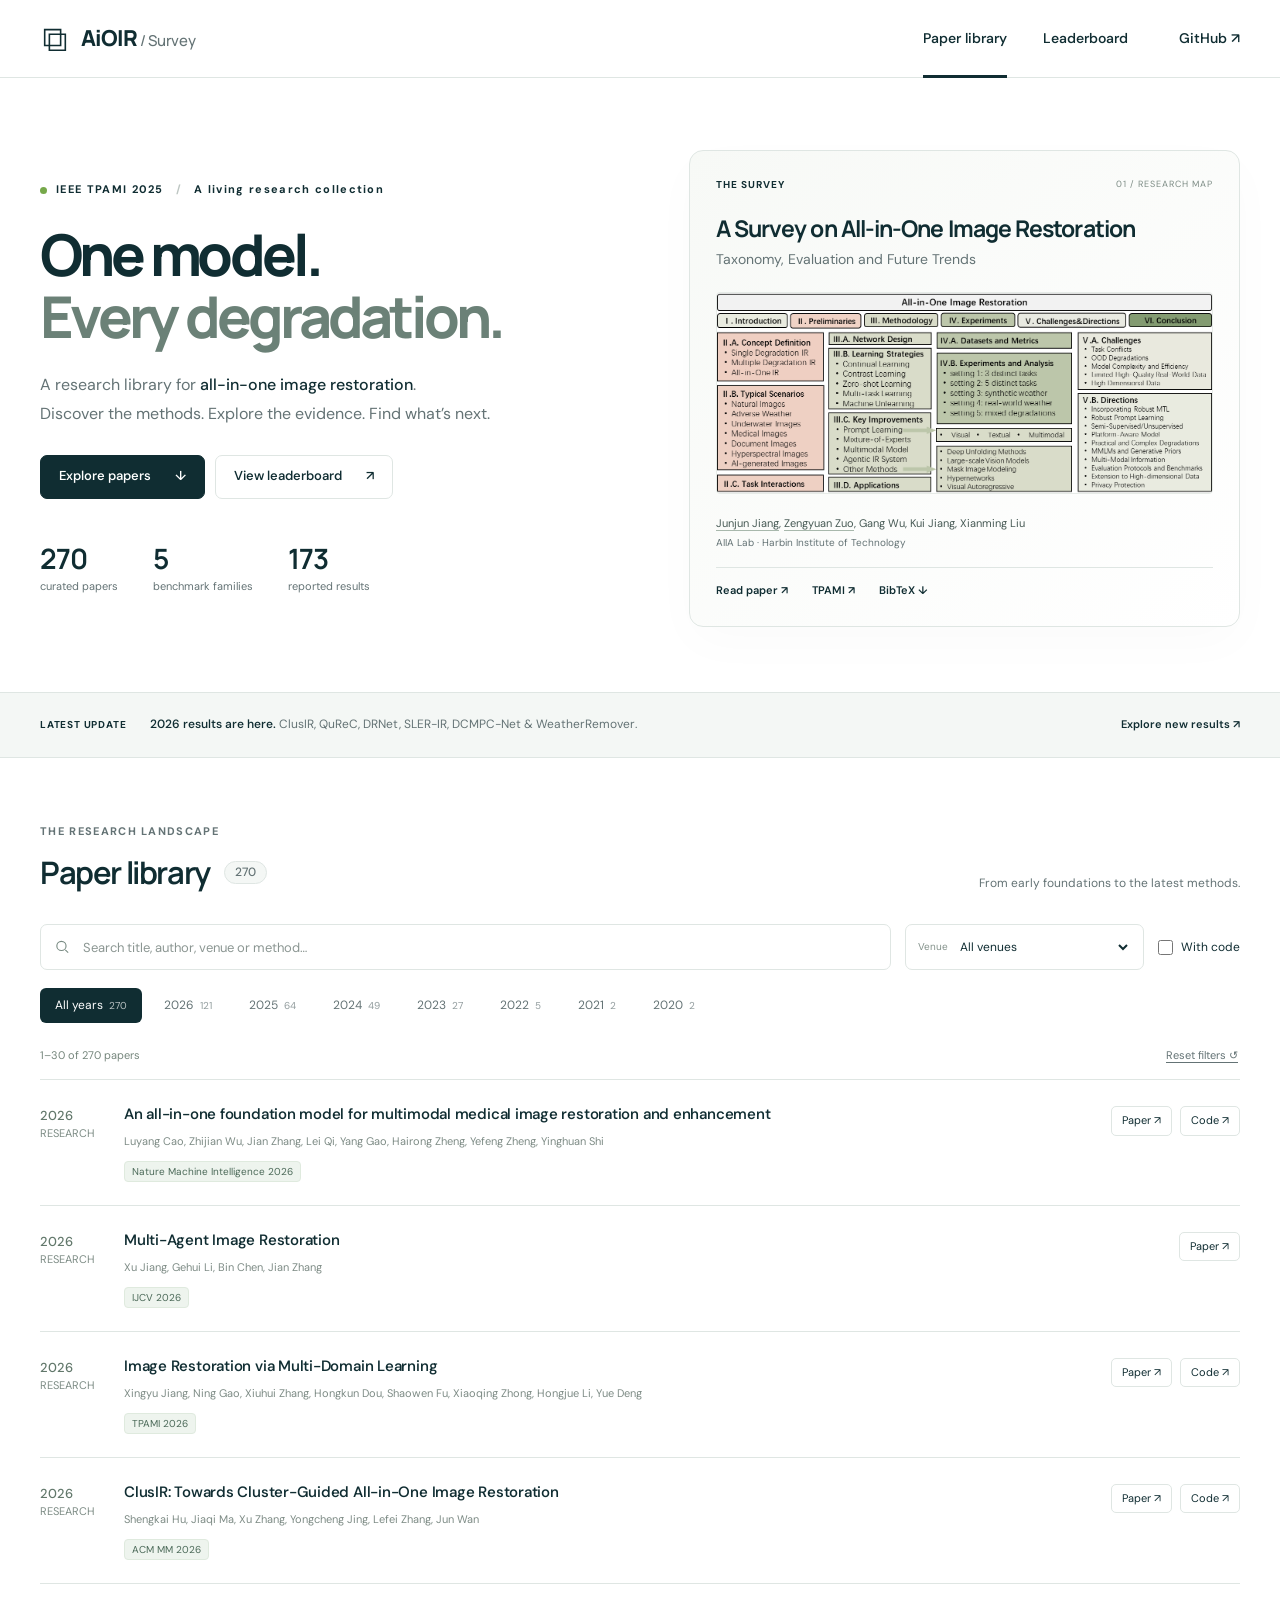
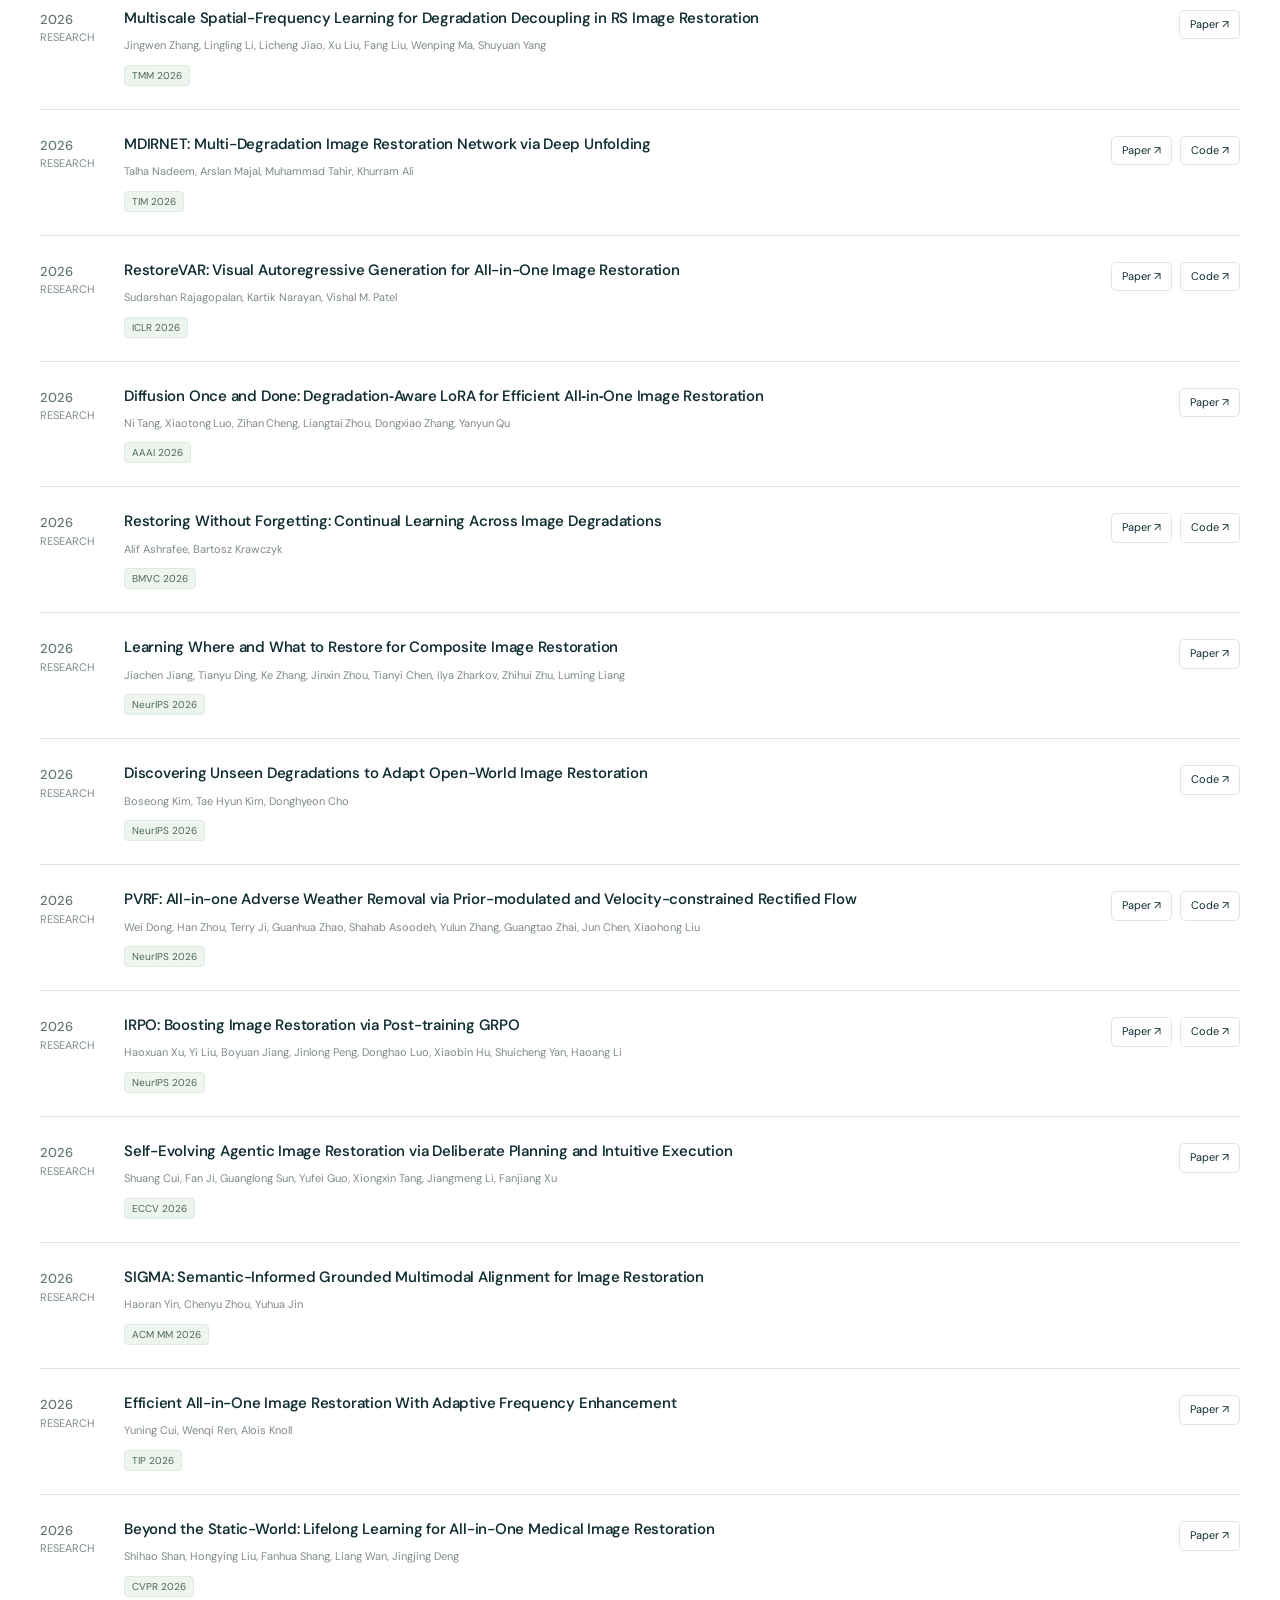
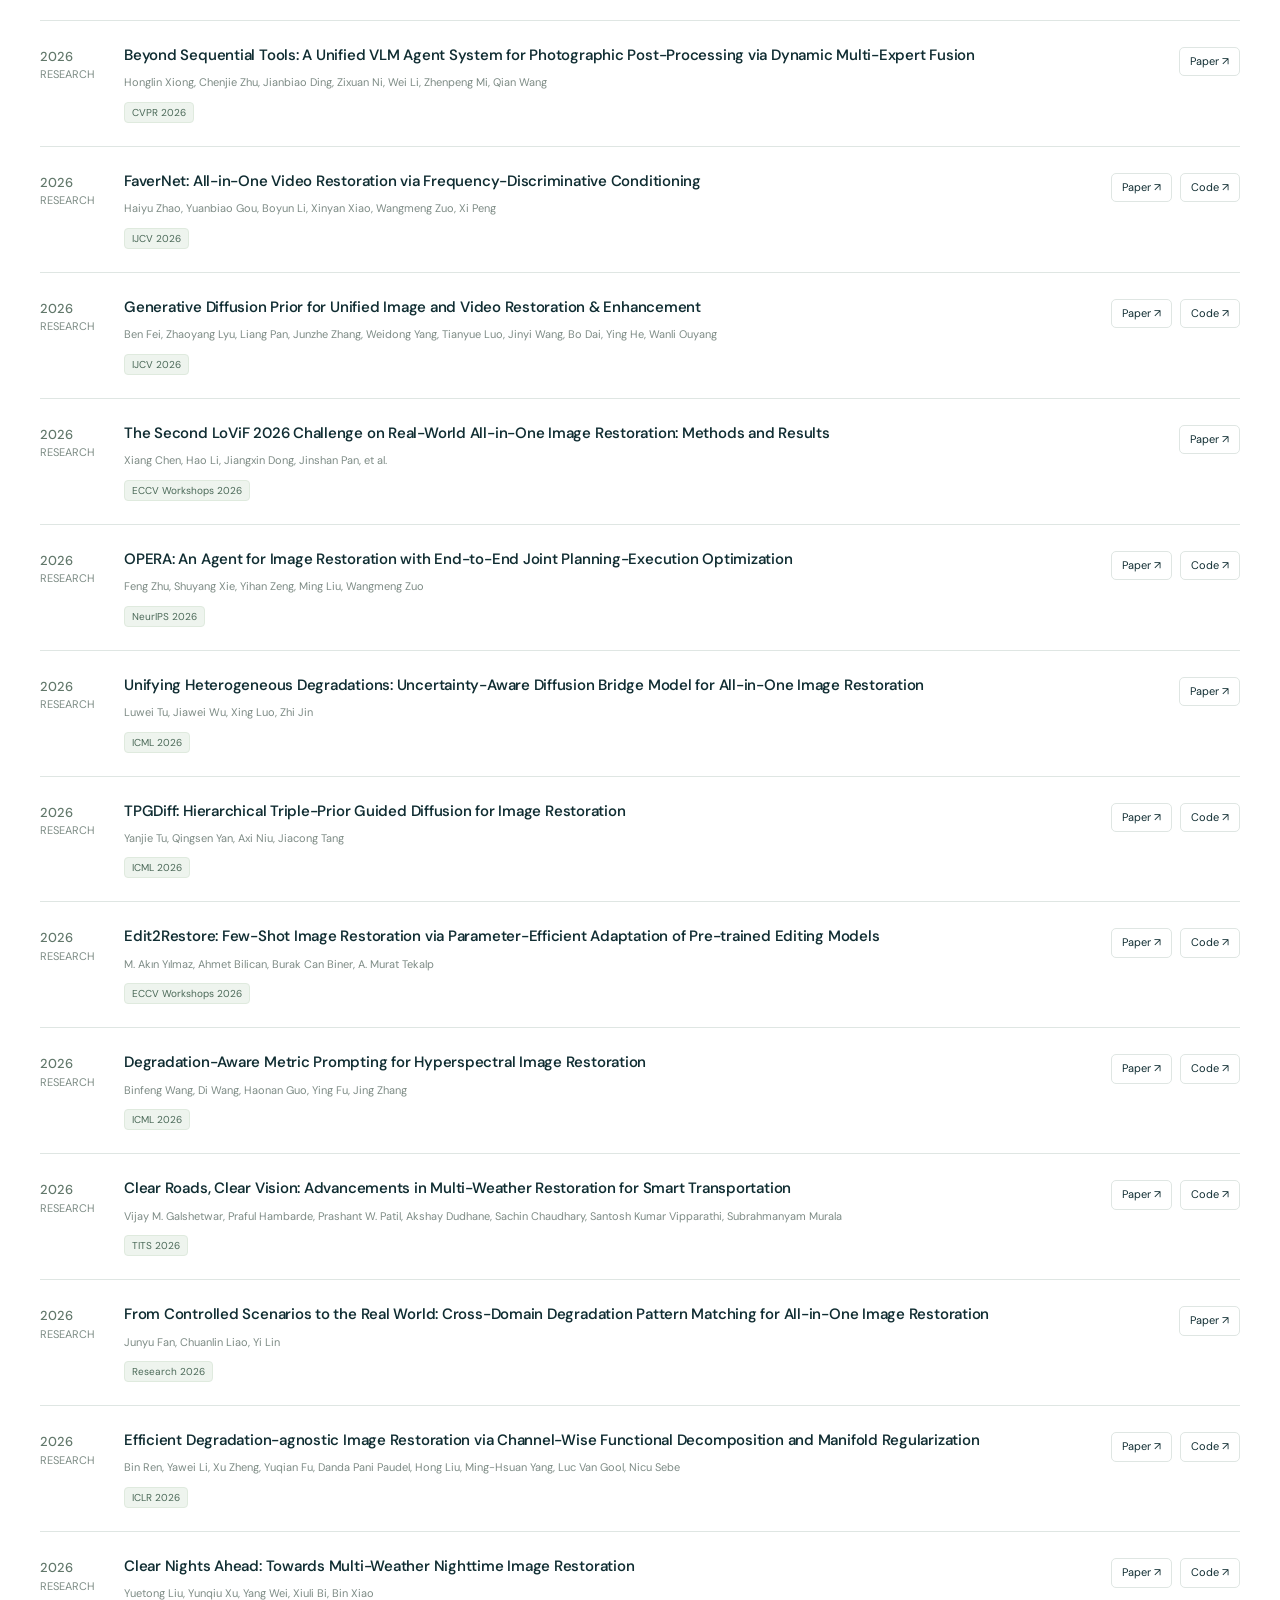
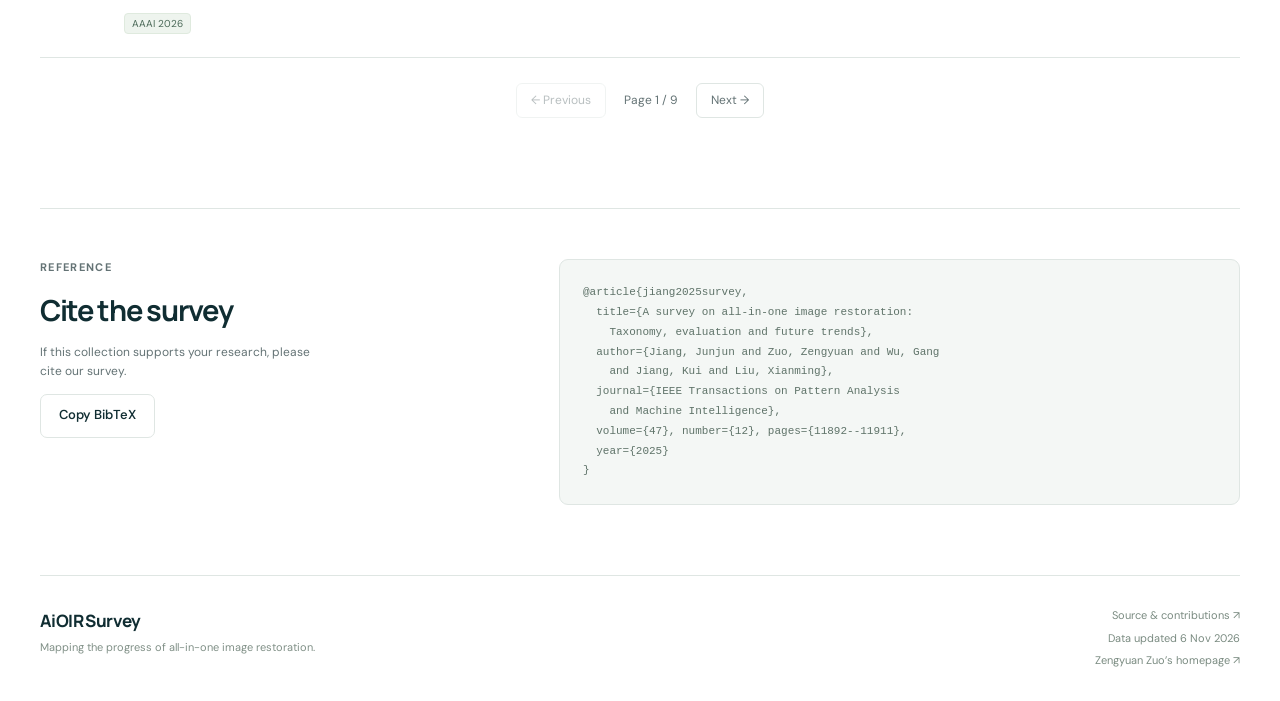
==== projects/aioir/index.html @ 3c845f87 "Add AiOIR paper library and source-linked benchmark leaderboards" ====
<!doctype html>
<html lang="en">
<head>
  <meta charset="utf-8"><meta name="viewport" content="width=device-width, initial-scale=1">
  <title>AiOIR Survey · Papers & Benchmarks</title>
  <meta name="description" content="A curated research library for all-in-one image restoration. Explore papers, code and five benchmark families from the TPAMI survey.">
  <meta name="theme-color" content="#102d32"><meta property="og:title" content="All-in-One Image Restoration · Research Library">
  <meta property="og:description" content="Papers, open-source code and source-linked benchmarks for all-in-one image restoration.">
  <meta property="og:image" content="https://harbinzzy.github.io/assets/home/survey.png">
  <link rel="canonical" href="https://harbinzzy.github.io/projects/aioir/">
  <link rel="icon" type="image/svg+xml" href="icon.svg"><link rel="stylesheet" href="style.css?v=20261106">
  <script src="catalog.js?v=20261106" defer></script><script src="app.js?v=20261106" defer></script>
</head>
<body data-page="papers">
  <a class="skip" href="#main">Skip to content</a>
  <header class="site-header"><div class="nav-wrap">
    <a href="./" class="brand" aria-label="AiOIR Survey home"><svg viewBox="0 0 32 32" aria-hidden="true"><path d="M5 6h17v17H5zM10 11h17v17H10z"/></svg><span>AiOIR<span class="brand-light"> / Survey</span></span></a>
    <nav aria-label="Main navigation"><a class="active" aria-current="page" href="./">Paper library</a><a href="leaderboard.html">Leaderboard</a><a class="nav-external" href="https://github.com/Harbinzzy/All-in-One-Image-Restoration-Survey" target="_blank" rel="noopener">GitHub ↗</a></nav>
  </div></header>
  <main id="main">
    <section class="hero container">
      <div class="hero-copy"><div class="eyebrow"><span class="status-dot"></span> IEEE TPAMI 2025 <span class="eyebrow-divider">/</span> A living research collection</div>
        <h1>One model.<br><span>Every degradation.</span></h1>
        <p class="hero-description">A research library for <strong>all-in-one image restoration</strong>.<br>Discover the methods. Explore the evidence. Find what’s next.</p>
        <div class="hero-actions"><a class="button primary" href="#library">Explore papers <span>↓</span></a><a class="button secondary" href="leaderboard.html">View leaderboard <span>↗</span></a></div>
        <div class="hero-stats"><div><strong data-stat="papers">270</strong><span>curated papers</span></div><div><strong>5</strong><span>benchmark families</span></div><div><strong data-stat="results">173</strong><span>reported results</span></div></div>
      </div>
      <aside class="survey-panel"><div class="panel-label">THE SURVEY <span>01 / RESEARCH MAP</span></div><h2>A Survey on All-in-One Image Restoration</h2><p class="survey-subtitle">Taxonomy, Evaluation and Future Trends</p><a href="../../assets/home/survey.png" target="_blank" aria-label="Open the survey taxonomy figure"><img src="../../assets/home/survey.png" alt="Taxonomy of all-in-one image restoration methods from the survey" width="800" height="325"></a><p class="authors"><a href="https://homepage.hit.edu.cn/jiangjunjun">Junjun Jiang</a>, <a href="https://scholar.google.com/citations?user=jb-4yJgAAAAJ">Zengyuan Zuo</a>, Gang Wu, Kui Jiang, Xianming Liu</p><p class="affiliation">AIIA Lab · Harbin Institute of Technology</p><div class="resource-links"><a href="https://arxiv.org/abs/2410.15067">Read paper ↗</a><a href="https://ieeexplore.ieee.org/document/11123156">TPAMI ↗</a><a href="#citation">BibTeX ↓</a></div></aside>
    </section>
    <div class="update-strip"><div class="container"><span class="update-label">LATEST UPDATE</span><p><strong>2026 results are here.</strong> ClusIR, QuReC, DRNet, SLER-IR, DCMPC-Net & WeatherRemover.</p><a href="leaderboard.html?new=1">Explore new results ↗</a></div></div>
    <section class="container library-section" id="library" aria-labelledby="library-heading"><div class="section-heading"><div><p class="eyebrow">THE RESEARCH LANDSCAPE</p><h2 id="library-heading">Paper library<span class="count-pill" id="paper-count">270</span></h2></div><p class="quiet">From early foundations to the latest methods.</p></div>
      <div class="library-toolbar"><label class="search-field"><svg viewBox="0 0 24 24" aria-hidden="true"><circle cx="10.5" cy="10.5" r="6.5"/><path d="m16 16 4 4"/></svg><input type="search" id="paper-search" aria-label="Search papers" placeholder="Search title, author, venue or method…"></label><label class="select-field"><span>Venue</span><select id="venue-filter" aria-label="Filter by venue"><option value="">All venues</option></select></label><label class="checkbox-label"><input id="code-filter" type="checkbox"> With code</label></div>
      <div class="year-tabs" id="year-tabs" aria-label="Filter by year"></div>
      <div class="results-meta"><span id="paper-status" aria-live="polite">Loading papers…</span><button class="text-button" id="reset-papers">Reset filters ↺</button></div><div id="papers" class="paper-list"></div><div id="paper-pagination" class="pagination"></div><noscript><p>Enable JavaScript to search the library, or <a href="https://github.com/Harbinzzy/All-in-One-Image-Restoration-Survey#all-in-one-image-restoration-paper-list">read the complete paper list on GitHub</a>.</p></noscript>
    </section>
    <section id="citation" class="container citation-section"><div><p class="eyebrow">REFERENCE</p><h2>Cite the survey</h2><p>If this collection supports your research, please cite our survey.</p><button class="button secondary" id="copy-citation">Copy BibTeX</button><span id="copy-status" role="status"></span></div><pre id="bibtex">@article{jiang2025survey,
  title={A survey on all-in-one image restoration:
    Taxonomy, evaluation and future trends},
  author={Jiang, Junjun and Zuo, Zengyuan and Wu, Gang
    and Jiang, Kui and Liu, Xianming},
  journal={IEEE Transactions on Pattern Analysis
    and Machine Intelligence},
  volume={47}, number={12}, pages={11892--11911},
  year={2025}
}</pre></section>
  </main>
  <footer class="site-footer container"><div><a class="footer-brand" href="./">AiOIR Survey</a><p>Mapping the progress of all-in-one image restoration.</p></div><div><a href="https://github.com/Harbinzzy/All-in-One-Image-Restoration-Survey">Source & contributions ↗</a><span id="data-status">Data updated 6 Nov 2026</span><a href="../../">Zengyuan Zuo’s homepage ↗</a></div></footer>
</body></html>
---- projects/aioir/style.css ----
@import url('https://fonts.googleapis.com/css2?family=DM+Sans:wght@400;450;500;550;600;650;700&family=Manrope:wght@400;500;600;650;700;750;800&display=swap');
:root{--ink:#102d32;--muted:#647375;--line:#dfe6e3;--green:#29654d;--lime:#c6f066;--paper:#fff;--soft:#f4f7f5;--radius:14px}*{box-sizing:border-box}html{scroll-behavior:smooth;scroll-padding-top:95px}body{margin:0;background:var(--paper);color:var(--ink);font-family:'DM Sans',Arial,sans-serif;font-size:15px;line-height:1.6}a{color:inherit;text-decoration:none}button,input,select{font:inherit}button,a,input,select{ -webkit-tap-highlight-color:transparent}button{cursor:pointer}a:focus-visible,button:focus-visible,input:focus-visible,select:focus-visible,summary:focus-visible,.table-scroll:focus-visible{outline:3px solid #679959;outline-offset:4px}a:hover{color:var(--green)}button:disabled{opacity:.45;cursor:default}h1,h2,h3,p{margin-top:0}h1,h2,h3{font-family:Manrope,Arial,sans-serif;letter-spacing:-.045em}button{color:inherit}svg{display:block}.container{width:min(1240px,calc(100% - 80px));margin-inline:auto}.site-header{height:78px;border-bottom:1px solid var(--line);background:#ffffffed;backdrop-filter:blur(14px);position:sticky;top:0;z-index:20}.nav-wrap{height:100%;width:min(1360px,calc(100% - 80px));margin:auto;display:flex;align-items:center;justify-content:space-between}.brand{font-family:Manrope,Arial,sans-serif;font-size:22px;font-weight:800;letter-spacing:-1px;display:flex;gap:11px;align-items:center}.brand svg{width:30px;height:30px;fill:none;stroke:var(--ink);stroke-width:1.7}.brand-light{font-size:15px;font-weight:500;letter-spacing:-.3px;color:var(--muted)}nav{display:flex;height:100%;align-items:center;gap:36px}nav a{height:100%;display:flex;align-items:center;font-size:14px;font-weight:550;position:relative}nav a.active:after{content:'';position:absolute;bottom:-1px;height:3px;left:0;right:0;background:var(--ink)}.nav-external{margin-left:15px}.eyebrow{font-size:11px;font-weight:700;letter-spacing:.12em;display:flex;align-items:center;gap:9px;line-height:1.6}.status-dot,.small-dot{width:7px;height:7px;border-radius:50%;background:#76a84a;display:inline-block;flex-shrink:0}.eyebrow-divider{color:#bdc6c2;margin-inline:3px}.hero{display:grid;grid-template-columns:1.05fr 1fr;gap:70px;padding-top:72px;padding-bottom:65px;align-items:center}.hero h1{font-size:clamp(44px,4.5vw,65px);line-height:1.08;font-weight:750;margin:24px 0;letter-spacing:-.065em}.hero h1 span,.leaderboard-hero h1 span{color:#6b8177}.hero-description{font-size:16px;line-height:1.8;color:var(--muted);margin-bottom:26px}.hero-description strong{font-weight:500;color:var(--ink)}.hero-actions{display:flex;gap:10px;flex-wrap:wrap}.button{display:inline-flex;align-items:center;justify-content:center;gap:24px;min-height:44px;padding:10px 18px;border-radius:7px;border:1px solid var(--line);font-weight:550;font-size:13px;white-space:nowrap;transition:background .15s}.primary{background:var(--ink);color:#fff;border-color:var(--ink)}.primary:hover{background:#285049;color:#fff}.secondary{background:#fff}.secondary:hover{background:var(--soft)}.hero-stats{display:flex;gap:35px;margin-top:40px}.hero-stats>div{display:flex;flex-direction:column}.hero-stats strong{font-family:Manrope,Arial,sans-serif;font-size:28px;font-weight:650;line-height:1.4;letter-spacing:-1px}.hero-stats span{color:var(--muted);font-size:11px}.survey-panel{border:1px solid var(--line);border-radius:var(--radius);padding:26px;background:linear-gradient(140deg,#f7f9f6,#fff);box-shadow:0 16px 50px #102d3205}.panel-label{display:flex;justify-content:space-between;font-size:10px;letter-spacing:.1em;font-weight:700;margin-bottom:20px}.panel-label span{font-weight:400;color:#7d8c85;font-size:9px}.survey-panel h2{font-size:23px;line-height:1.35;margin-bottom:4px;font-weight:700;letter-spacing:-.04em}.survey-subtitle{font-size:14px;color:var(--muted);margin-bottom:22px}.survey-panel img{display:block;width:100%;height:auto;border:1px solid #e6ebe7;border-radius:4px;background:#fff}.authors{font-size:11px;color:#465954;margin:20px 0 3px;line-height:1.7}.authors a{border-bottom:1px solid #a8b8ac}.affiliation{font-size:10px;color:var(--muted);margin-bottom:16px}.resource-links{display:flex;gap:24px;font-size:11px;font-weight:600;border-top:1px solid var(--line);padding-top:14px}.update-strip{background:var(--soft);border-block:1px solid var(--line)}.update-strip .container{display:flex;gap:24px;align-items:center;min-height:64px}.update-label{font-size:10px;letter-spacing:.08em;font-weight:700;white-space:nowrap}.update-strip p{font-size:12px;color:var(--muted);margin:0;flex:1}.update-strip strong{font-weight:550;color:var(--ink)}.update-strip a{font-size:11px;font-weight:600;white-space:nowrap}.library-section{padding-block:65px}.section-heading{display:flex;align-items:end;justify-content:space-between;gap:20px;margin-bottom:27px}.section-heading .eyebrow{color:var(--muted);margin-bottom:7px}.section-heading h2{font-size:31px;margin:0;display:flex;align-items:center;gap:14px;font-weight:650}.count-pill{display:inline-block;font-family:'DM Sans',Arial,sans-serif;font-size:12px;letter-spacing:0;font-weight:500;background:var(--soft);border:1px solid var(--line);padding:1px 10px;border-radius:20px;color:var(--muted)}.quiet{font-size:12px;color:var(--muted);margin:0 0 4px}.library-toolbar,.board-toolbar{display:flex;align-items:center;gap:14px}.search-field{position:relative;display:flex;align-items:center;flex:1}.search-field svg{position:absolute;left:14px;top:50%;transform:translateY(-50%);width:17px;height:17px;stroke:#798b83;stroke-width:1.6;fill:none;pointer-events:none}.search-field input{height:46px;border:1px solid var(--line);background:#fff;border-radius:7px;padding:10px 14px 10px 42px;width:100%;font-size:13px;min-width:100px;color:var(--ink)}input::placeholder{color:#8b9692}.select-field{display:flex;gap:8px;align-items:center;border:1px solid var(--line);border-radius:7px;height:46px;padding:0 12px;font-size:12px;background:#fff}.select-field span{color:#83918a;font-size:10px}.select-field select{background:transparent;border:0;max-width:175px;color:var(--ink);outline-offset:6px;cursor:pointer;font-size:12px}.checkbox-label{display:flex;align-items:center;gap:8px;white-space:nowrap;font-size:12px;cursor:pointer;padding:10px 0}input[type=checkbox]{accent-color:var(--green);width:15px;height:15px;margin:0}.year-tabs{display:flex;gap:7px;margin-top:18px;flex-wrap:wrap}.year-tabs button,.track-tabs button{border:1px solid transparent;background:transparent;color:var(--muted);border-radius:6px;padding:7px 14px;font-size:12px}.year-tabs button span{margin-left:6px;font-size:10px;opacity:.7}.year-tabs button.active{background:var(--ink);color:#fff}.year-tabs button:hover:not(.active),.track-tabs button:hover:not(.active){background:var(--soft)}.results-meta{display:flex;justify-content:space-between;gap:20px;font-size:11px;align-items:center;color:#75867c;margin:22px 0 12px}.text-button{border:0;padding:2px;background:none;color:var(--muted);font-size:11px;text-decoration:underline;text-underline-offset:3px}.paper-list{border-top:1px solid var(--line)}.paper-row{padding:23px 0;display:grid;grid-template-columns:63px 1fr 140px;gap:21px;align-items:start;border-bottom:1px solid var(--line)}.paper-year{font-size:11px;color:#7d8c85;line-height:1.5;padding-top:3px}.paper-year strong{display:block;color:#62786b;font-size:13px;font-weight:500}.paper-row h3{font-family:'DM Sans',Arial,sans-serif;font-size:15px;font-weight:550;letter-spacing:-.015em;line-height:1.55;margin:0 0 6px}.paper-row h3 a:hover{text-decoration:underline;text-underline-offset:3px}.paper-authors{font-size:11px;color:#7d8b85;line-height:1.7;margin-bottom:7px}.venue-tag{font-size:10px;color:#4b6958;padding:2px 7px;background:#eef4ee;border:1px solid #dfeade;border-radius:4px;display:inline-block;line-height:1.5}.paper-actions{display:flex;justify-content:end;gap:8px;padding-top:3px}.paper-actions a{font-size:11px;border:1px solid var(--line);border-radius:5px;padding:5px 10px}.paper-actions a:hover{background:var(--soft)}.pagination{display:flex;align-items:center;justify-content:center;gap:18px;padding:25px 0;font-size:12px;color:var(--muted)}.pagination button{padding:7px 14px;border:1px solid var(--line);border-radius:6px;background:white;font-size:12px}.empty-state{padding:50px 15px;text-align:center;color:var(--muted);font-size:14px}.citation-section{display:grid;grid-template-columns:.8fr 1.2fr;gap:65px;padding-block:50px 70px;border-top:1px solid var(--line)}.citation-section h2{font-size:29px;margin-bottom:10px}.citation-section p:not(.eyebrow){font-size:12px;color:var(--muted);max-width:290px}.citation-section .eyebrow{color:var(--muted);margin-bottom:10px}pre{margin:0;background:var(--soft);padding:23px;border:1px solid var(--line);border-radius:9px;font-size:11px;line-height:1.8;color:#5f7369;overflow:auto}#copy-status{display:block;color:var(--green);font-size:11px;margin-top:8px}.site-footer{display:flex;justify-content:space-between;gap:25px;padding-block:31px;border-top:1px solid var(--line)}.footer-brand{font-family:Manrope,Arial,sans-serif;font-size:17px;font-weight:750;letter-spacing:-.6px}.site-footer p{font-size:11px;color:#809087;margin:5px 0}.site-footer>div:last-child{display:flex;flex-direction:column;align-items:end;gap:5px;font-size:11px;color:#7a8b81}.site-footer a:hover{text-decoration:underline}.leaderboard-hero{display:flex;justify-content:space-between;align-items:end;padding:48px 0 42px}.leaderboard-hero h1{font-size:51px;line-height:1.07;margin:16px 0 19px;font-weight:700;letter-spacing:-.06em}.leaderboard-hero>div>p:last-child{color:var(--muted);font-size:13px;margin:0;line-height:1.8}.benchmark-summary{display:flex;flex-direction:column;align-items:end;text-align:right;padding-bottom:3px}.benchmark-summary>strong{font-family:Manrope,Arial,sans-serif;font-size:44px;font-weight:600;line-height:1.15;letter-spacing:-2px}.benchmark-summary>span{color:var(--muted);font-size:11px}.benchmark-summary>div{margin-top:22px;color:#5e7e59;font-size:11px}.benchmark-summary a{font-size:10px;color:var(--muted);margin-top:10px}.benchmark-summary .small-dot{margin-right:4px;width:5px;height:5px}.benchmark-tabs{display:grid;grid-template-columns:repeat(5,1fr);border:1px solid var(--line);border-radius:10px;padding:5px;background:var(--soft);gap:4px;margin-bottom:33px}.benchmark-tabs button{border:0;background:transparent;text-align:left;border-radius:6px;padding:12px 14px;font-size:12px;font-weight:500;line-height:1.4;display:flex;align-items:center;justify-content:space-between;gap:8px;min-height:48px}.benchmark-tabs button span{font-size:9px;opacity:.6;font-weight:400}.benchmark-tabs button.active{background:var(--ink);color:#fff;box-shadow:0 2px 4px #0001}.benchmark-tabs button:hover:not(.active){background:#e9efea}.board-heading{display:flex;justify-content:space-between;gap:30px;align-items:center;margin-bottom:22px}.board-heading .eyebrow{color:#829186;font-size:9px;margin-bottom:8px}.board-heading h2{font-size:25px;font-weight:650;line-height:1.3;margin-bottom:9px}.board-heading p:not(.eyebrow){font-size:11px;color:var(--muted);max-width:760px;line-height:1.8;margin:0}.compact{font-size:11px;min-height:37px;padding:8px 12px;gap:10px}.board-toolbar{padding:15px;background:var(--soft);border:1px solid var(--line);border-radius:9px;gap:13px}.board-toolbar .search-field input,.board-toolbar .select-field{height:39px}.board-toolbar .search-field input{font-size:12px}.board-toolbar .checkbox-label{font-size:11px}.board-toolbar .select-field{padding-inline:9px;gap:7px}.board-toolbar .select-field select{font-size:11px;max-width:165px}.board-toolbar .select-field span{font-size:9px}.track-tabs{display:flex;border-bottom:1px solid var(--line);padding-bottom:9px;margin-bottom:18px;gap:7px;flex-wrap:wrap}.track-tabs[hidden]{display:none}.track-tabs button.active{background:#eaf1e7;color:#315e40;border-color:#d6e5d0}.table-scroll{overflow:auto;border:1px solid var(--line);border-radius:8px;max-height:720px;scrollbar-color:#b5c5ba #f4f7f5;scrollbar-width:thin}table{width:100%;border-collapse:separate;border-spacing:0;white-space:nowrap;font-size:11px;line-height:1.5;font-variant-numeric:tabular-nums}thead th{position:sticky;top:0;background:#f4f7f5;z-index:3;padding:0;border-bottom:1px solid var(--line);color:#60756a;font-weight:500;font-size:10px;text-align:right}thead th.method-head{text-align:left;left:0;z-index:5}th .sort-button{border:0;background:transparent;display:block;width:100%;padding:15px 12px;color:inherit;font-size:inherit;text-align:right}th .sort-button:hover{background:#e7eee8}.method-head .sort-button{text-align:left;padding-left:20px}.sort-button span{font-size:9px;color:#8ba28c;margin-left:3px}.params-head{padding:15px 12px}tbody td{padding:13px 12px;text-align:right;border-bottom:1px solid #e8ede9;background:#fff}tbody tr:last-child td{border-bottom:0}tbody tr:hover td{background:#f8faf6}tbody tr:nth-child(even) td{background:#fbfcfa}tbody tr:hover:nth-child(even) td{background:#f8faf6}td.method-cell{position:sticky;left:0;z-index:2;text-align:left;min-width:215px;padding-left:18px;box-shadow:3px 0 4px #102d3204}.method-cell>div{display:flex;align-items:center;gap:10px}.rank{width:18px;flex-shrink:0;font-size:10px;color:#96a399;text-align:center}.rank.top{color:#416b30;font-weight:700;background:#e7f0dc;border-radius:4px;padding:2px 0}.method-button{border:0;background:transparent;padding:0;text-align:left;font-size:11px;font-weight:600;color:#2d473b;max-width:200px;white-space:normal}.method-button:hover{text-decoration:underline;text-underline-offset:3px}.method-venue{display:block;font-size:9px;color:#8c9c90;line-height:1.5;font-weight:400;margin-top:2px}.new-badge{font-size:7px;color:#477238;background:#e9f3dd;border:1px solid #cfe0ba;border-radius:3px;letter-spacing:.03em;padding:1px 4px;line-height:1.5;font-weight:600;display:inline-block;vertical-align:middle}.corrected-badge{font-size:9px;color:#8d7f49}.metric-value{display:inline-block;min-width:44px;line-height:1.8;padding:1px 5px}.metric-value.best{background:#eaf3df;color:#376121;font-weight:600;border-radius:4px}.metric-divider{color:#a7b4a9;font-size:9px;margin-inline:2px}.metric-sub{font-size:10px;color:#7b8d80}.avg-cell{background:#f4f8ef!important;font-weight:600}.params-cell{font-size:10px;color:#80917f}.table-footnote{font-size:9px;color:#8a9a8f;display:flex;align-items:center;gap:6px;flex-wrap:wrap;padding:12px 0}.legend-best{width:10px;height:10px;background:#eaf3df;display:inline-block;border-radius:2px}.note-divider{padding:0 5px;color:#a4b3a8}.protocol-section{border-top:1px solid var(--line);margin-top:40px;padding:44px 0 55px}.protocol-section>.eyebrow,.protocol-section .eyebrow{color:var(--muted)}.protocol-section h2{font-size:30px;margin-bottom:25px}.protocol-grid{display:grid;grid-template-columns:repeat(3,1fr);gap:42px}.protocol-grid article>span{font-family:Manrope,sans-serif;font-size:13px;color:#8f9e91}.protocol-grid h3{font-size:14px;letter-spacing:-.025em;margin:8px 0;font-weight:650}.protocol-grid p{font-size:11px;color:#7a8b80;line-height:1.9}.source-notes{margin-top:20px;border:1px solid var(--line);border-radius:8px;padding:15px 18px;font-size:11px;color:#7a8b80}.source-notes summary{cursor:pointer;font-weight:550;color:var(--ink);display:flex;justify-content:space-between}.source-notes summary span{font-size:16px}.source-notes p{margin-top:15px;margin-bottom:0}.source-notes a{color:var(--green);text-decoration:underline}dialog{border:1px solid #dce5da;border-radius:15px;padding:35px;max-width:570px;width:calc(100% - 32px);box-shadow:0 25px 100px #102d3233;color:var(--ink)}dialog::backdrop{background:#102d3259;backdrop-filter:blur(3px)}.dialog-close{float:right;border:0;background:var(--soft);border-radius:50%;width:30px;height:30px;font-size:22px;line-height:1}.dialog-kicker{font-size:10px;letter-spacing:.1em;color:var(--muted);margin-bottom:12px}dialog h2{font-size:30px;margin-bottom:6px;line-height:1.4}dialog .detail-meta{font-size:12px;color:var(--muted);margin-bottom:22px}.detail-note{font-size:13px;color:#6d8073;padding:18px;background:var(--soft);border-radius:8px;line-height:1.9}dialog .resource-links{font-size:12px;margin-top:20px;flex-wrap:wrap}dialog .detail-source{font-size:11px;color:#7e9082;margin-top:18px}dialog .detail-source a{text-decoration:underline;word-break:break-all}.visually-hidden,.skip:not(:focus){position:absolute;width:1px;height:1px;padding:0;margin:-1px;overflow:hidden;clip:rect(0,0,0,0);white-space:nowrap;border:0}.skip:focus{position:fixed;top:10px;left:10px;z-index:50;background:var(--ink);color:#fff;padding:10px 20px;border-radius:4px}[hidden]{display:none!important}
@media(min-width:1500px){.container{max-width:1320px}.hero{gap:90px;padding-block:85px}.hero h1{font-size:71px}.leaderboard-hero h1{font-size:57px}}
@media(max-width:1000px){.container,.nav-wrap{width:calc(100% - 48px)}.hero{gap:35px;padding-top:45px}.hero h1{font-size:47px}.hero .eyebrow{font-size:9px;gap:6px}.hero-stats{gap:25px}.survey-panel{padding:20px}.survey-panel h2{font-size:21px}.update-strip .container{gap:17px;padding-block:12px}.board-toolbar{flex-wrap:wrap}.board-toolbar .search-field{min-width:240px}.board-toolbar .checkbox-label{margin-left:auto}.benchmark-tabs button{font-size:10px;padding:11px 9px}.benchmark-tabs button span{font-size:8px}.citation-section{gap:30px}.paper-row{grid-template-columns:50px 1fr 125px;gap:16px}.protocol-grid{gap:25px}}
@media(max-width:720px){.container,.nav-wrap{width:calc(100% - 36px)}.site-header{height:65px}.brand{font-size:19px;gap:7px}.brand-light{display:none}.brand svg{width:25px;height:25px}nav{gap:20px}nav a{font-size:11px}.nav-external{display:none}.hero{grid-template-columns:1fr;gap:30px;padding-block:37px}.hero h1{font-size:52px;margin-block:20px}.hero .eyebrow{font-size:9px}.hero-description{font-size:14px}.hero-stats{margin-top:27px;gap:42px}.survey-panel{padding:21px}.survey-panel h2{font-size:21px}.update-strip .container{display:grid;grid-template-columns:1fr auto;gap:6px 15px}.update-label{grid-column:1/-1;font-size:9px}.update-strip p{font-size:10px}.update-strip a{font-size:9px}.library-section{padding-block:38px}.section-heading{margin-bottom:18px}.section-heading h2{font-size:27px}.section-heading .quiet{display:none}.library-toolbar{flex-wrap:wrap;gap:10px}.library-toolbar .search-field{flex-basis:100%}.library-toolbar .select-field{height:39px;flex:1}.library-toolbar .select-field select{max-width:calc(100vw - 245px);min-width:110px}.checkbox-label{font-size:11px}.year-tabs{gap:5px;margin-top:16px}.year-tabs button{padding:6px 9px;font-size:11px}.year-tabs button span{font-size:8px;margin-left:3px}.paper-row{grid-template-columns:37px 1fr;gap:10px;padding-block:20px}.paper-row h3{font-size:14px}.paper-authors{font-size:10px}.paper-actions{grid-column:2;justify-content:start;padding-top:0}.paper-actions a{font-size:10px;padding:3px 10px}.paper-year{font-size:10px}.paper-year strong{font-size:11px}.results-meta{font-size:10px;margin-top:17px}.citation-section{grid-template-columns:1fr;gap:22px;padding-block:35px}.citation-section h2{font-size:26px}.citation-section p:not(.eyebrow){max-width:none}pre{font-size:9px;padding:16px}.site-footer{flex-direction:column;gap:16px;padding-block:25px}.site-footer>div:last-child{align-items:start;font-size:10px}.leaderboard-hero{padding-block:34px 28px;align-items:end;gap:10px}.leaderboard-hero h1{font-size:43px}.leaderboard-hero .eyebrow{font-size:8px;gap:6px}.leaderboard-hero>div>p:last-child{font-size:11px}.benchmark-summary{display:none}.benchmark-tabs{display:flex;overflow-x:auto;padding:4px;gap:3px;scrollbar-width:none;margin-bottom:26px}.benchmark-tabs button{min-width:108px;min-height:43px;font-size:10px;white-space:nowrap;justify-content:center;padding:9px 10px;gap:6px}.benchmark-tabs button span{font-size:8px}.board-heading{gap:10px;align-items:start;margin-bottom:17px}.board-heading h2{font-size:21px;max-width:250px}.board-heading p:not(.eyebrow){font-size:10px}.board-heading .compact{font-size:0;padding:8px;gap:0;min-width:34px;margin-top:25px}.board-heading .compact:after{content:'CSV ↓';font-size:10px}.board-toolbar{padding:11px;gap:9px}.board-toolbar .search-field{min-width:100%;flex-basis:100%}.board-toolbar .select-field{padding:0 8px;gap:5px;flex:1;min-width:0}.board-toolbar .select-field select{font-size:10px;max-width:125px}.board-toolbar .select-field span{display:none}.board-toolbar .checkbox-label{font-size:9px;padding:5px 0;margin-left:0}#new-filter{width:13px;height:13px}.sort-help{font-size:8px;max-width:145px;text-align:right}.table-scroll{max-height:620px}.table-footnote{font-size:8px}td.method-cell{min-width:156px;padding-left:8px}.method-cell>div{gap:5px}.method-button{font-size:10px;max-width:118px}.rank{width:15px;font-size:9px}.method-venue{font-size:8px}.metric-value{min-width:39px;font-size:10px}.metric-sub{font-size:9px}th .sort-button{padding:13px 8px;font-size:9px}tbody td{padding:12px 8px}.method-head .sort-button{padding-left:13px}.protocol-section{margin-top:20px;padding-block:30px}.protocol-grid{grid-template-columns:1fr;gap:16px}.protocol-grid p{margin-bottom:0}.protocol-section h2{font-size:26px;margin-bottom:18px}.protocol-grid h3{margin-block:4px}.track-tabs button{font-size:10px;padding:6px 9px}.new-badge{font-size:6px}dialog{padding:26px}.detail-note{font-size:12px;padding:15px}dialog h2{font-size:27px}.pagination{font-size:11px;gap:13px}.table-footnote .note-divider{display:none}}
@media(prefers-reduced-motion:reduce){html{scroll-behavior:auto}*{transition:none!important}}
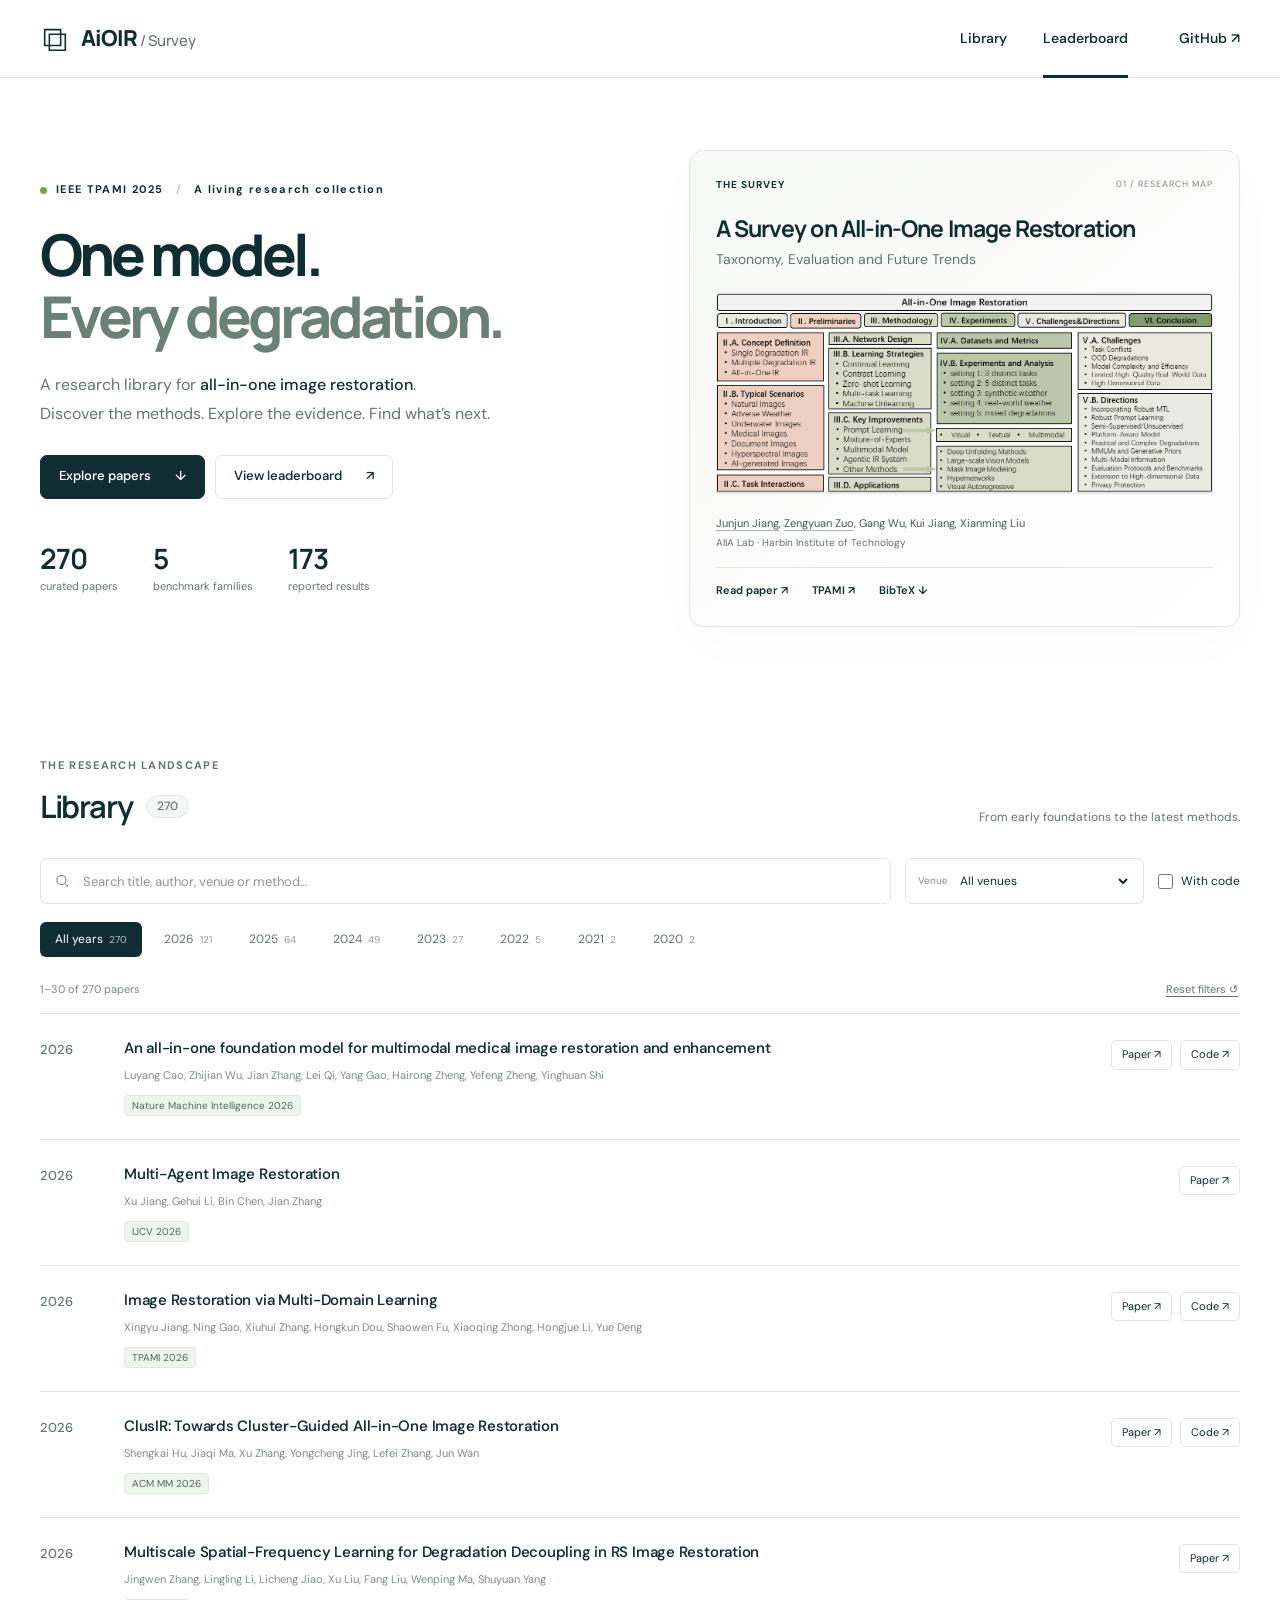
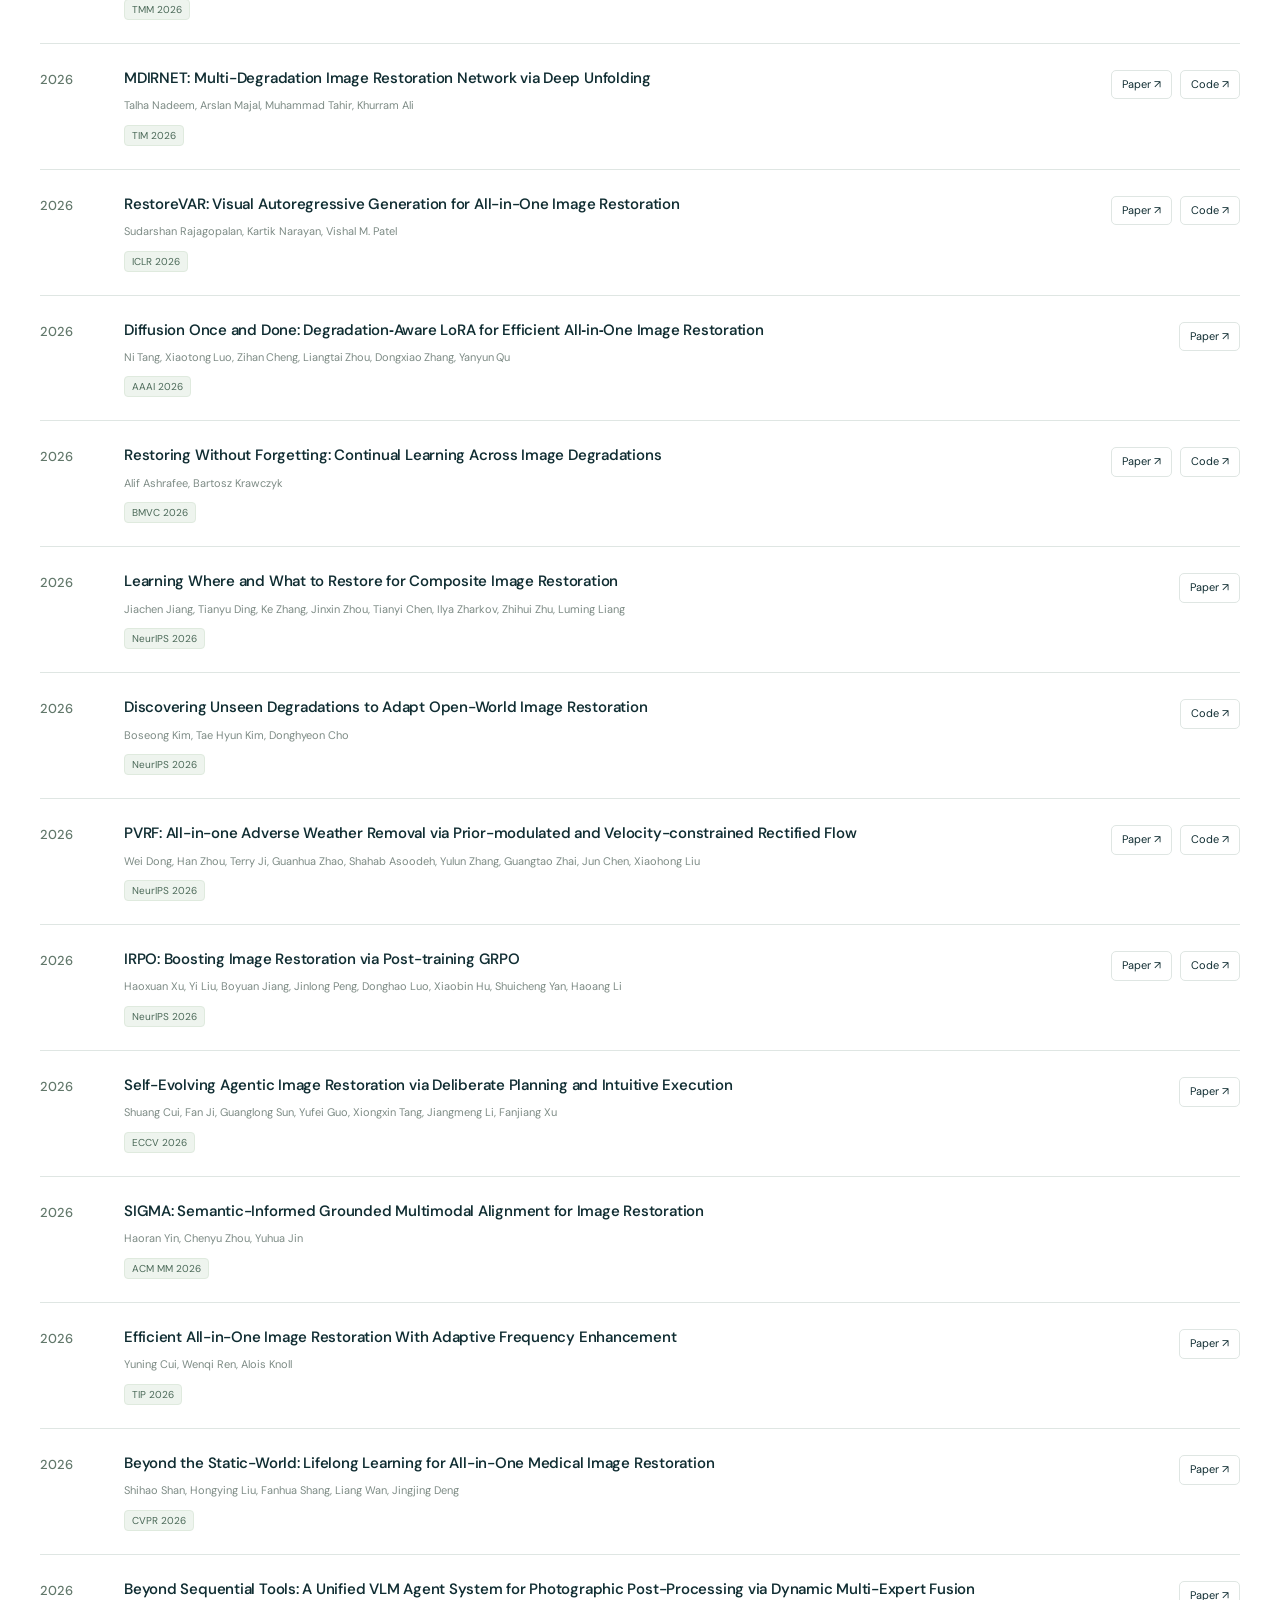
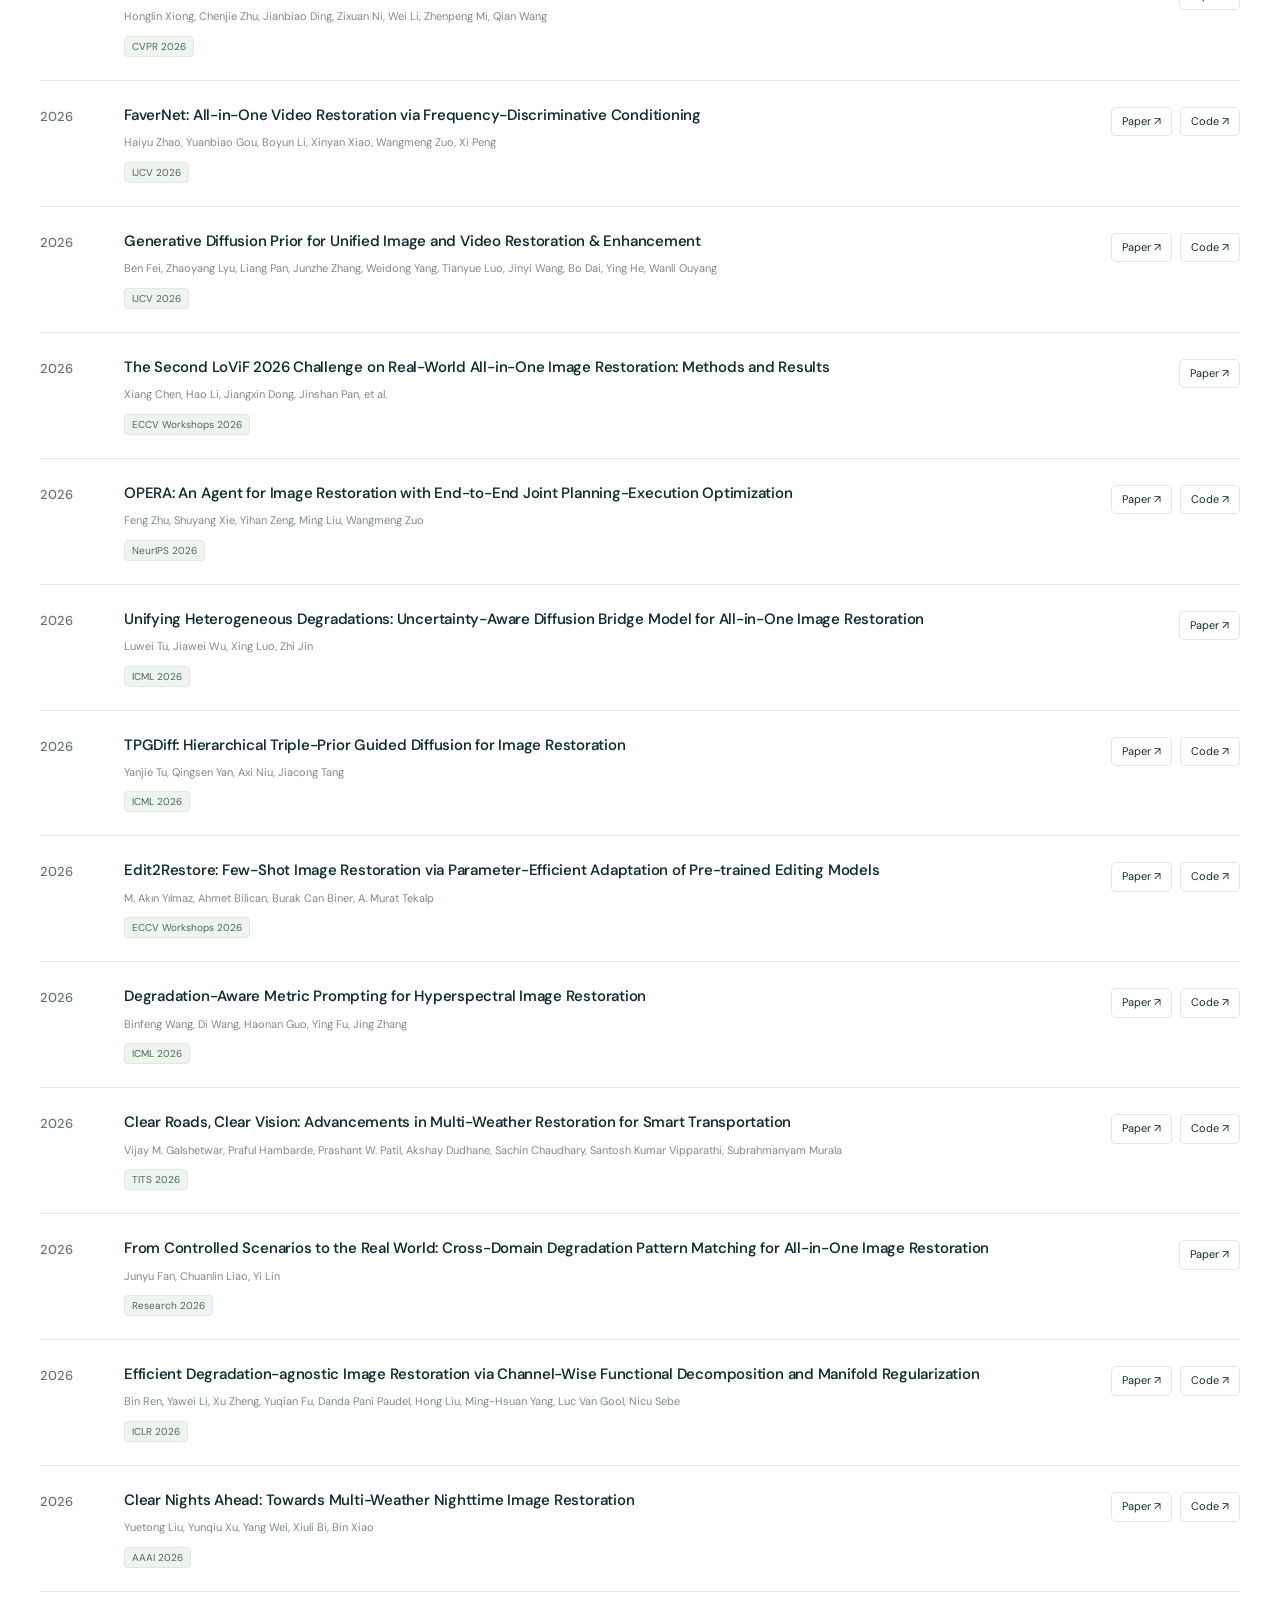
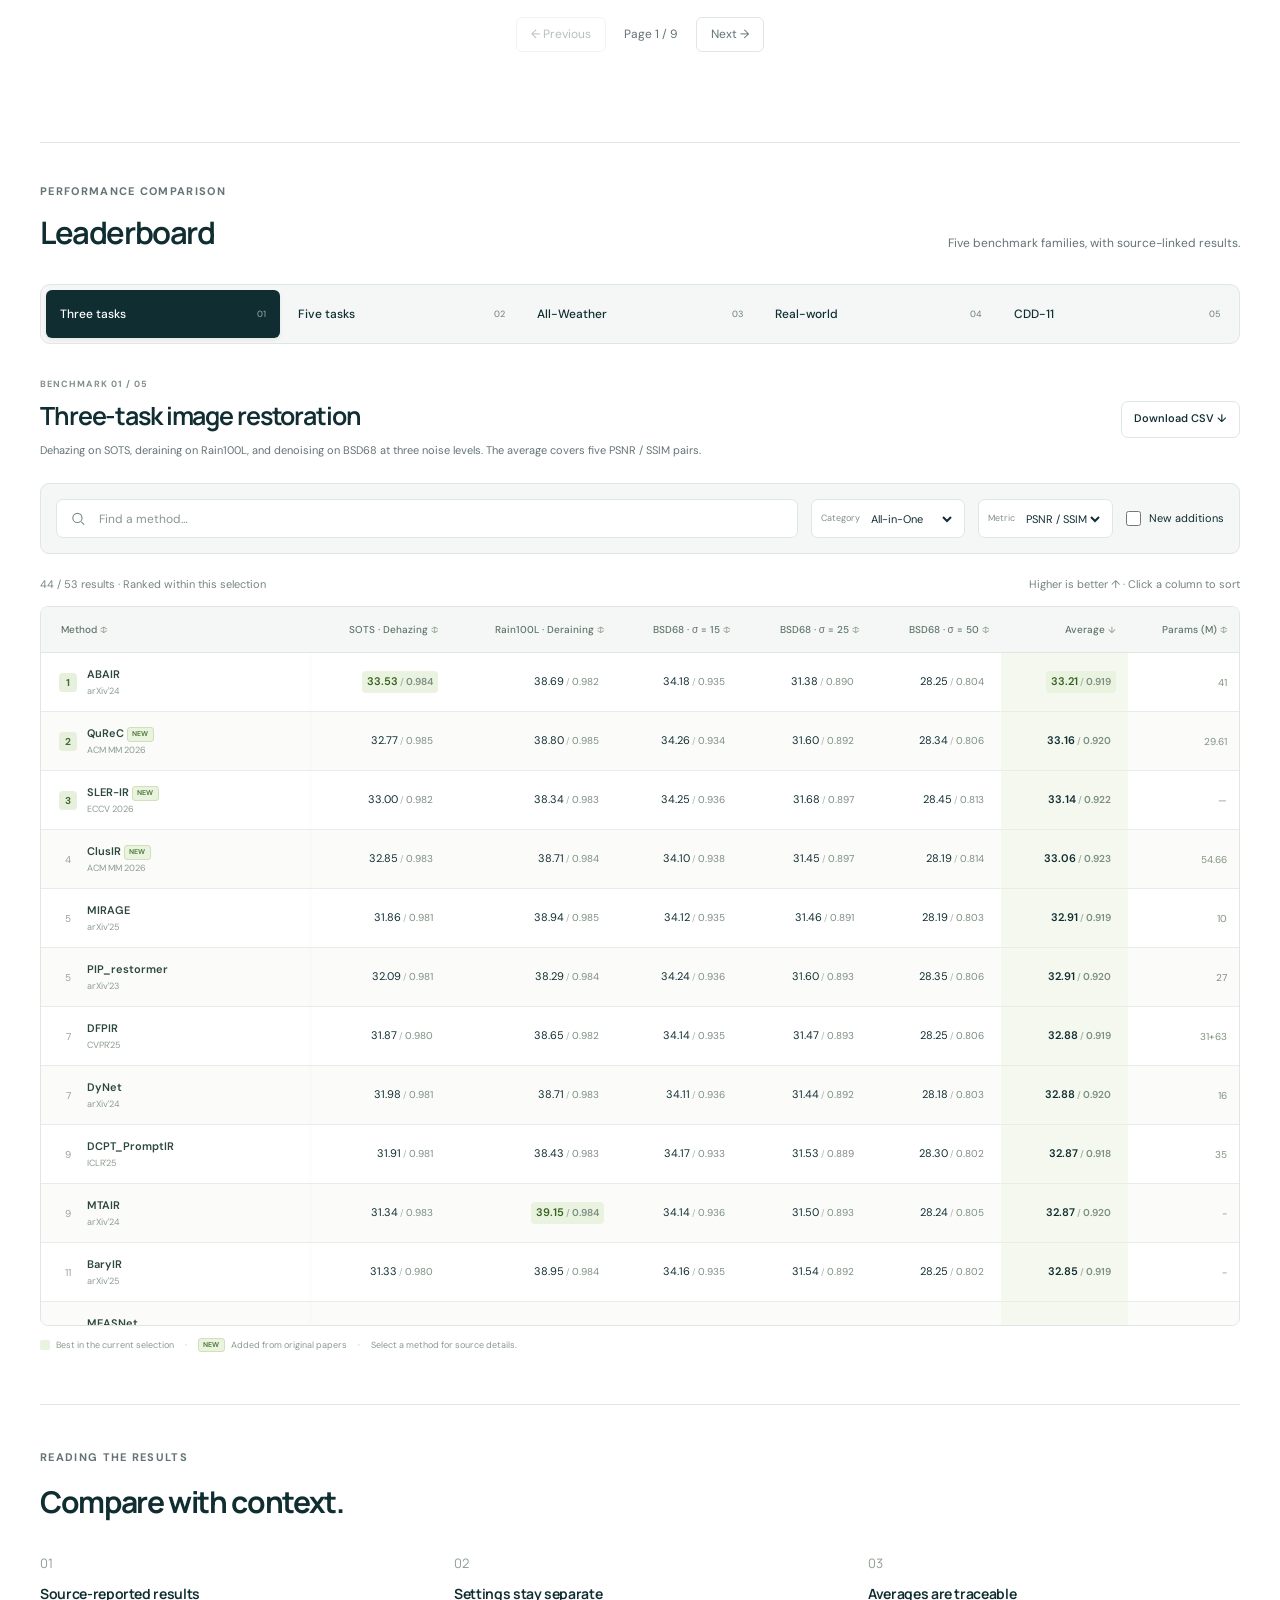
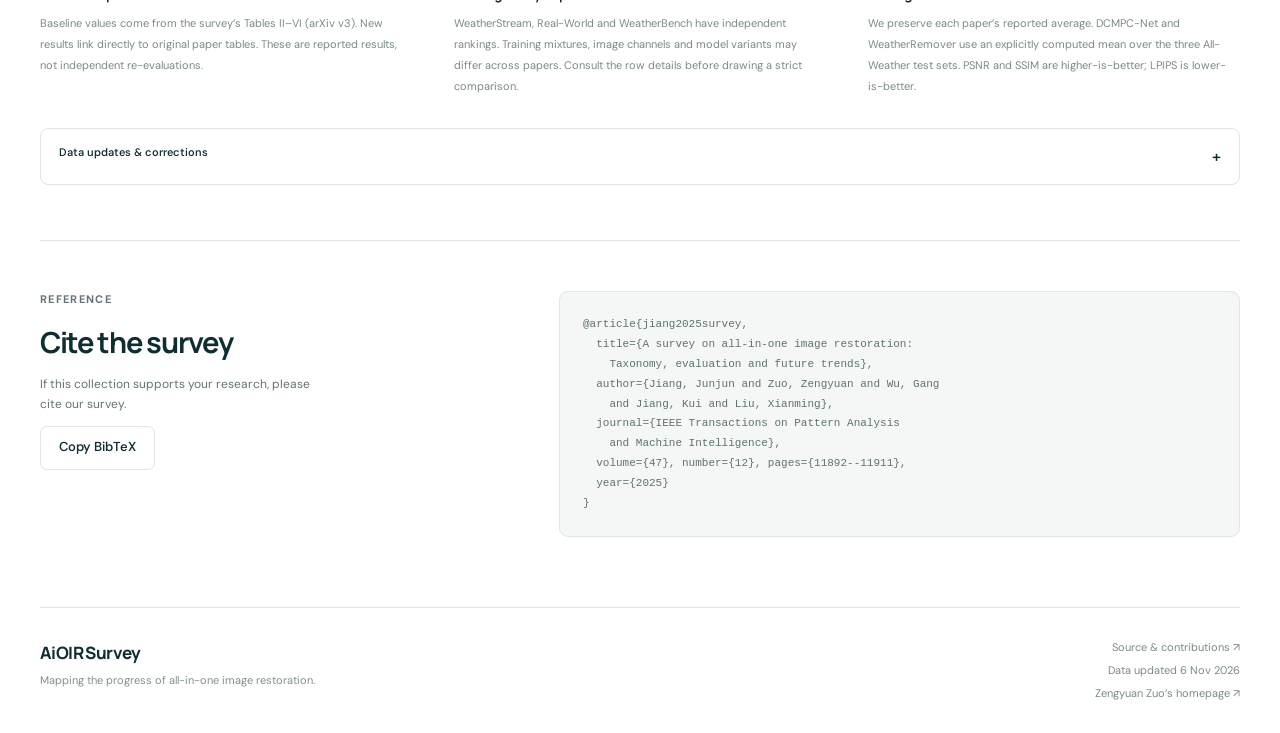
==== commit 223e8f55: "Combine AiOIR library and leaderboard into one project page" ====
--- a/projects/aioir/index.html
+++ b/projects/aioir/index.html
@@ -8,30 +8,41 @@
   <meta property="og:description" content="Papers, open-source code and source-linked benchmarks for all-in-one image restoration.">
   <meta property="og:image" content="https://harbinzzy.github.io/assets/home/survey.png">
   <link rel="canonical" href="https://harbinzzy.github.io/projects/aioir/">
-  <link rel="icon" type="image/svg+xml" href="icon.svg"><link rel="stylesheet" href="style.css?v=20261106">
-  <script src="catalog.js?v=20261106" defer></script><script src="app.js?v=20261106" defer></script>
+  <link rel="icon" type="image/svg+xml" href="icon.svg"><link rel="stylesheet" href="style.css?v=20261106-unified">
+  <script src="catalog.js?v=20261106-unified" defer></script><script src="app.js?v=20261106-unified" defer></script>
 </head>
-<body data-page="papers">
+<body>
   <a class="skip" href="#main">Skip to content</a>
   <header class="site-header"><div class="nav-wrap">
     <a href="./" class="brand" aria-label="AiOIR Survey home"><svg viewBox="0 0 32 32" aria-hidden="true"><path d="M5 6h17v17H5zM10 11h17v17H10z"/></svg><span>AiOIR<span class="brand-light"> / Survey</span></span></a>
-    <nav aria-label="Main navigation"><a class="active" aria-current="page" href="./">Paper library</a><a href="leaderboard.html">Leaderboard</a><a class="nav-external" href="https://github.com/Harbinzzy/All-in-One-Image-Restoration-Survey" target="_blank" rel="noopener">GitHub ↗</a></nav>
+    <nav aria-label="Main navigation"><a class="active" aria-current="location" data-section="library" href="#library">Library</a><a data-section="leaderboard" href="#leaderboard">Leaderboard</a><a class="nav-external" href="https://github.com/Harbinzzy/All-in-One-Image-Restoration-Survey" target="_blank" rel="noopener">GitHub ↗</a></nav>
   </div></header>
   <main id="main">
     <section class="hero container">
       <div class="hero-copy"><div class="eyebrow"><span class="status-dot"></span> IEEE TPAMI 2025 <span class="eyebrow-divider">/</span> A living research collection</div>
         <h1>One model.<br><span>Every degradation.</span></h1>
         <p class="hero-description">A research library for <strong>all-in-one image restoration</strong>.<br>Discover the methods. Explore the evidence. Find what’s next.</p>
-        <div class="hero-actions"><a class="button primary" href="#library">Explore papers <span>↓</span></a><a class="button secondary" href="leaderboard.html">View leaderboard <span>↗</span></a></div>
+        <div class="hero-actions"><a class="button primary" href="#library">Explore papers <span>↓</span></a><a class="button secondary" href="#leaderboard">View leaderboard <span>↗</span></a></div>
         <div class="hero-stats"><div><strong data-stat="papers">270</strong><span>curated papers</span></div><div><strong>5</strong><span>benchmark families</span></div><div><strong data-stat="results">173</strong><span>reported results</span></div></div>
       </div>
       <aside class="survey-panel"><div class="panel-label">THE SURVEY <span>01 / RESEARCH MAP</span></div><h2>A Survey on All-in-One Image Restoration</h2><p class="survey-subtitle">Taxonomy, Evaluation and Future Trends</p><a href="../../assets/home/survey.png" target="_blank" aria-label="Open the survey taxonomy figure"><img src="../../assets/home/survey.png" alt="Taxonomy of all-in-one image restoration methods from the survey" width="800" height="325"></a><p class="authors"><a href="https://homepage.hit.edu.cn/jiangjunjun">Junjun Jiang</a>, <a href="https://scholar.google.com/citations?user=jb-4yJgAAAAJ">Zengyuan Zuo</a>, Gang Wu, Kui Jiang, Xianming Liu</p><p class="affiliation">AIIA Lab · Harbin Institute of Technology</p><div class="resource-links"><a href="https://arxiv.org/abs/2410.15067">Read paper ↗</a><a href="https://ieeexplore.ieee.org/document/11123156">TPAMI ↗</a><a href="#citation">BibTeX ↓</a></div></aside>
     </section>
-    <div class="update-strip"><div class="container"><span class="update-label">LATEST UPDATE</span><p><strong>2026 results are here.</strong> ClusIR, QuReC, DRNet, SLER-IR, DCMPC-Net & WeatherRemover.</p><a href="leaderboard.html?new=1">Explore new results ↗</a></div></div>
-    <section class="container library-section" id="library" aria-labelledby="library-heading"><div class="section-heading"><div><p class="eyebrow">THE RESEARCH LANDSCAPE</p><h2 id="library-heading">Paper library<span class="count-pill" id="paper-count">270</span></h2></div><p class="quiet">From early foundations to the latest methods.</p></div>
+    <section class="container library-section" id="library" aria-labelledby="library-heading"><div class="section-heading"><div><p class="eyebrow">THE RESEARCH LANDSCAPE</p><h2 id="library-heading">Library<span class="count-pill" id="paper-count">270</span></h2></div><p class="quiet">From early foundations to the latest methods.</p></div>
       <div class="library-toolbar"><label class="search-field"><svg viewBox="0 0 24 24" aria-hidden="true"><circle cx="10.5" cy="10.5" r="6.5"/><path d="m16 16 4 4"/></svg><input type="search" id="paper-search" aria-label="Search papers" placeholder="Search title, author, venue or method…"></label><label class="select-field"><span>Venue</span><select id="venue-filter" aria-label="Filter by venue"><option value="">All venues</option></select></label><label class="checkbox-label"><input id="code-filter" type="checkbox"> With code</label></div>
       <div class="year-tabs" id="year-tabs" aria-label="Filter by year"></div>
       <div class="results-meta"><span id="paper-status" aria-live="polite">Loading papers…</span><button class="text-button" id="reset-papers">Reset filters ↺</button></div><div id="papers" class="paper-list"></div><div id="paper-pagination" class="pagination"></div><noscript><p>Enable JavaScript to search the library, or <a href="https://github.com/Harbinzzy/All-in-One-Image-Restoration-Survey#all-in-one-image-restoration-paper-list">read the complete paper list on GitHub</a>.</p></noscript>
+    </section>
+    <section id="leaderboard" class="container leaderboard-main" aria-labelledby="leaderboard-heading">
+      <div class="section-heading"><div><p class="eyebrow">PERFORMANCE COMPARISON</p><h2 id="leaderboard-heading">Leaderboard</h2></div><p class="quiet">Five benchmark families, with source-linked results.</p></div>
+    <div class="benchmark-tabs" id="benchmark-tabs" aria-label="Benchmark family"></div>
+    <section class="board" aria-labelledby="board-title"><div class="board-heading"><div><p class="eyebrow" id="benchmark-kicker">BENCHMARK 01 / 05</p><h3 id="board-title">Three-task image restoration</h3><p id="board-description"></p></div><button class="button secondary compact" id="download-csv">Download CSV ↓</button></div>
+      <div class="track-tabs" id="track-tabs" aria-label="Evaluation track" hidden></div>
+      <div class="board-toolbar"><label class="search-field"><svg viewBox="0 0 24 24" aria-hidden="true"><circle cx="10.5" cy="10.5" r="6.5"/><path d="m16 16 4 4"/></svg><input type="search" id="method-search" aria-label="Search methods" placeholder="Find a method…"></label><label class="select-field"><span>Category</span><select id="category-filter" aria-label="Filter by category"></select></label><label class="select-field"><span>Metric</span><select id="metric-filter" aria-label="Display metric"><option value="both">PSNR / SSIM</option><option value="psnr">PSNR</option><option value="ssim">SSIM</option></select></label><label class="checkbox-label"><input id="new-filter" type="checkbox"> New additions</label></div>
+      <div class="results-meta"><span id="board-status" aria-live="polite"></span><span class="sort-help" id="sort-help">Higher is better ↑ · Click a column to sort</span></div>
+      <div class="table-scroll" tabindex="0" role="region" aria-label="Scrollable leaderboard"><table id="leaderboard-table"><caption id="table-caption" class="visually-hidden"></caption><thead></thead><tbody></tbody></table></div><p class="table-footnote"><span class="legend-best"></span> Best in the current selection <span class="note-divider">·</span> <span class="new-badge">NEW</span> Added from original papers <span class="note-divider">·</span> Select a method for source details.</p><div id="empty-board" class="empty-state" hidden>No methods match these filters. <button class="text-button" id="reset-board">Reset filters</button></div>
+    </section>
+    <section class="protocol-section" id="protocol"><div><p class="eyebrow">READING THE RESULTS</p><h3>Compare with context.</h3></div><div class="protocol-grid"><article><span>01</span><h3>Source-reported results</h3><p>Baseline values come from the survey’s Tables II–VI (arXiv v3). New results link directly to original paper tables. These are reported results, not independent re-evaluations.</p></article><article><span>02</span><h3>Settings stay separate</h3><p>WeatherStream, Real-World and WeatherBench have independent rankings. Training mixtures, image channels and model variants may differ across papers. Consult the row details before drawing a strict comparison.</p></article><article><span>03</span><h3>Averages are traceable</h3><p>We preserve each paper’s reported average. DCMPC-Net and WeatherRemover use an explicitly computed mean over the three All-Weather test sets. PSNR and SSIM are higher-is-better; LPIPS is lower-is-better.</p></article></div><details class="source-notes"><summary>Data updates & corrections <span>+</span></summary><div id="update-details"></div><p>The legacy survey names the denoising set BSD68; some recent papers name it CBSD68. Missing parameters are left unreported. <a href="https://github.com/Harbinzzy/All-in-One-Image-Restoration-Survey/blob/main/data/SOURCES.md">Read the source audit and protocol notes ↗</a></p></details></section>
+    <noscript><p>Enable JavaScript to explore the leaderboard, or <a href="https://github.com/Harbinzzy/All-in-One-Image-Restoration-Survey#all-in-one-image-restoration-performance-comparison">read the benchmark tables on GitHub</a>.</p></noscript>
     </section>
     <section id="citation" class="container citation-section"><div><p class="eyebrow">REFERENCE</p><h2>Cite the survey</h2><p>If this collection supports your research, please cite our survey.</p><button class="button secondary" id="copy-citation">Copy BibTeX</button><span id="copy-status" role="status"></span></div><pre id="bibtex">@article{jiang2025survey,
   title={A survey on all-in-one image restoration:
@@ -45,4 +56,5 @@
 }</pre></section>
   </main>
   <footer class="site-footer container"><div><a class="footer-brand" href="./">AiOIR Survey</a><p>Mapping the progress of all-in-one image restoration.</p></div><div><a href="https://github.com/Harbinzzy/All-in-One-Image-Restoration-Survey">Source & contributions ↗</a><span id="data-status">Data updated 6 Nov 2026</span><a href="../../">Zengyuan Zuo’s homepage ↗</a></div></footer>
+  <dialog id="method-dialog"><form method="dialog"><button aria-label="Close method details" class="dialog-close">×</button></form><div id="method-details"></div></dialog>
 </body></html>
--- a/projects/aioir/style.css
+++ b/projects/aioir/style.css
@@ -1,6 +1,10 @@
 @import url('https://fonts.googleapis.com/css2?family=DM+Sans:wght@400;450;500;550;600;650;700&family=Manrope:wght@400;500;600;650;700;750;800&display=swap');
-:root{--ink:#102d32;--muted:#647375;--line:#dfe6e3;--green:#29654d;--lime:#c6f066;--paper:#fff;--soft:#f4f7f5;--radius:14px}*{box-sizing:border-box}html{scroll-behavior:smooth;scroll-padding-top:95px}body{margin:0;background:var(--paper);color:var(--ink);font-family:'DM Sans',Arial,sans-serif;font-size:15px;line-height:1.6}a{color:inherit;text-decoration:none}button,input,select{font:inherit}button,a,input,select{ -webkit-tap-highlight-color:transparent}button{cursor:pointer}a:focus-visible,button:focus-visible,input:focus-visible,select:focus-visible,summary:focus-visible,.table-scroll:focus-visible{outline:3px solid #679959;outline-offset:4px}a:hover{color:var(--green)}button:disabled{opacity:.45;cursor:default}h1,h2,h3,p{margin-top:0}h1,h2,h3{font-family:Manrope,Arial,sans-serif;letter-spacing:-.045em}button{color:inherit}svg{display:block}.container{width:min(1240px,calc(100% - 80px));margin-inline:auto}.site-header{height:78px;border-bottom:1px solid var(--line);background:#ffffffed;backdrop-filter:blur(14px);position:sticky;top:0;z-index:20}.nav-wrap{height:100%;width:min(1360px,calc(100% - 80px));margin:auto;display:flex;align-items:center;justify-content:space-between}.brand{font-family:Manrope,Arial,sans-serif;font-size:22px;font-weight:800;letter-spacing:-1px;display:flex;gap:11px;align-items:center}.brand svg{width:30px;height:30px;fill:none;stroke:var(--ink);stroke-width:1.7}.brand-light{font-size:15px;font-weight:500;letter-spacing:-.3px;color:var(--muted)}nav{display:flex;height:100%;align-items:center;gap:36px}nav a{height:100%;display:flex;align-items:center;font-size:14px;font-weight:550;position:relative}nav a.active:after{content:'';position:absolute;bottom:-1px;height:3px;left:0;right:0;background:var(--ink)}.nav-external{margin-left:15px}.eyebrow{font-size:11px;font-weight:700;letter-spacing:.12em;display:flex;align-items:center;gap:9px;line-height:1.6}.status-dot,.small-dot{width:7px;height:7px;border-radius:50%;background:#76a84a;display:inline-block;flex-shrink:0}.eyebrow-divider{color:#bdc6c2;margin-inline:3px}.hero{display:grid;grid-template-columns:1.05fr 1fr;gap:70px;padding-top:72px;padding-bottom:65px;align-items:center}.hero h1{font-size:clamp(44px,4.5vw,65px);line-height:1.08;font-weight:750;margin:24px 0;letter-spacing:-.065em}.hero h1 span,.leaderboard-hero h1 span{color:#6b8177}.hero-description{font-size:16px;line-height:1.8;color:var(--muted);margin-bottom:26px}.hero-description strong{font-weight:500;color:var(--ink)}.hero-actions{display:flex;gap:10px;flex-wrap:wrap}.button{display:inline-flex;align-items:center;justify-content:center;gap:24px;min-height:44px;padding:10px 18px;border-radius:7px;border:1px solid var(--line);font-weight:550;font-size:13px;white-space:nowrap;transition:background .15s}.primary{background:var(--ink);color:#fff;border-color:var(--ink)}.primary:hover{background:#285049;color:#fff}.secondary{background:#fff}.secondary:hover{background:var(--soft)}.hero-stats{display:flex;gap:35px;margin-top:40px}.hero-stats>div{display:flex;flex-direction:column}.hero-stats strong{font-family:Manrope,Arial,sans-serif;font-size:28px;font-weight:650;line-height:1.4;letter-spacing:-1px}.hero-stats span{color:var(--muted);font-size:11px}.survey-panel{border:1px solid var(--line);border-radius:var(--radius);padding:26px;background:linear-gradient(140deg,#f7f9f6,#fff);box-shadow:0 16px 50px #102d3205}.panel-label{display:flex;justify-content:space-between;font-size:10px;letter-spacing:.1em;font-weight:700;margin-bottom:20px}.panel-label span{font-weight:400;color:#7d8c85;font-size:9px}.survey-panel h2{font-size:23px;line-height:1.35;margin-bottom:4px;font-weight:700;letter-spacing:-.04em}.survey-subtitle{font-size:14px;color:var(--muted);margin-bottom:22px}.survey-panel img{display:block;width:100%;height:auto;border:1px solid #e6ebe7;border-radius:4px;background:#fff}.authors{font-size:11px;color:#465954;margin:20px 0 3px;line-height:1.7}.authors a{border-bottom:1px solid #a8b8ac}.affiliation{font-size:10px;color:var(--muted);margin-bottom:16px}.resource-links{display:flex;gap:24px;font-size:11px;font-weight:600;border-top:1px solid var(--line);padding-top:14px}.update-strip{background:var(--soft);border-block:1px solid var(--line)}.update-strip .container{display:flex;gap:24px;align-items:center;min-height:64px}.update-label{font-size:10px;letter-spacing:.08em;font-weight:700;white-space:nowrap}.update-strip p{font-size:12px;color:var(--muted);margin:0;flex:1}.update-strip strong{font-weight:550;color:var(--ink)}.update-strip a{font-size:11px;font-weight:600;white-space:nowrap}.library-section{padding-block:65px}.section-heading{display:flex;align-items:end;justify-content:space-between;gap:20px;margin-bottom:27px}.section-heading .eyebrow{color:var(--muted);margin-bottom:7px}.section-heading h2{font-size:31px;margin:0;display:flex;align-items:center;gap:14px;font-weight:650}.count-pill{display:inline-block;font-family:'DM Sans',Arial,sans-serif;font-size:12px;letter-spacing:0;font-weight:500;background:var(--soft);border:1px solid var(--line);padding:1px 10px;border-radius:20px;color:var(--muted)}.quiet{font-size:12px;color:var(--muted);margin:0 0 4px}.library-toolbar,.board-toolbar{display:flex;align-items:center;gap:14px}.search-field{position:relative;display:flex;align-items:center;flex:1}.search-field svg{position:absolute;left:14px;top:50%;transform:translateY(-50%);width:17px;height:17px;stroke:#798b83;stroke-width:1.6;fill:none;pointer-events:none}.search-field input{height:46px;border:1px solid var(--line);background:#fff;border-radius:7px;padding:10px 14px 10px 42px;width:100%;font-size:13px;min-width:100px;color:var(--ink)}input::placeholder{color:#8b9692}.select-field{display:flex;gap:8px;align-items:center;border:1px solid var(--line);border-radius:7px;height:46px;padding:0 12px;font-size:12px;background:#fff}.select-field span{color:#83918a;font-size:10px}.select-field select{background:transparent;border:0;max-width:175px;color:var(--ink);outline-offset:6px;cursor:pointer;font-size:12px}.checkbox-label{display:flex;align-items:center;gap:8px;white-space:nowrap;font-size:12px;cursor:pointer;padding:10px 0}input[type=checkbox]{accent-color:var(--green);width:15px;height:15px;margin:0}.year-tabs{display:flex;gap:7px;margin-top:18px;flex-wrap:wrap}.year-tabs button,.track-tabs button{border:1px solid transparent;background:transparent;color:var(--muted);border-radius:6px;padding:7px 14px;font-size:12px}.year-tabs button span{margin-left:6px;font-size:10px;opacity:.7}.year-tabs button.active{background:var(--ink);color:#fff}.year-tabs button:hover:not(.active),.track-tabs button:hover:not(.active){background:var(--soft)}.results-meta{display:flex;justify-content:space-between;gap:20px;font-size:11px;align-items:center;color:#75867c;margin:22px 0 12px}.text-button{border:0;padding:2px;background:none;color:var(--muted);font-size:11px;text-decoration:underline;text-underline-offset:3px}.paper-list{border-top:1px solid var(--line)}.paper-row{padding:23px 0;display:grid;grid-template-columns:63px 1fr 140px;gap:21px;align-items:start;border-bottom:1px solid var(--line)}.paper-year{font-size:11px;color:#7d8c85;line-height:1.5;padding-top:3px}.paper-year strong{display:block;color:#62786b;font-size:13px;font-weight:500}.paper-row h3{font-family:'DM Sans',Arial,sans-serif;font-size:15px;font-weight:550;letter-spacing:-.015em;line-height:1.55;margin:0 0 6px}.paper-row h3 a:hover{text-decoration:underline;text-underline-offset:3px}.paper-authors{font-size:11px;color:#7d8b85;line-height:1.7;margin-bottom:7px}.venue-tag{font-size:10px;color:#4b6958;padding:2px 7px;background:#eef4ee;border:1px solid #dfeade;border-radius:4px;display:inline-block;line-height:1.5}.paper-actions{display:flex;justify-content:end;gap:8px;padding-top:3px}.paper-actions a{font-size:11px;border:1px solid var(--line);border-radius:5px;padding:5px 10px}.paper-actions a:hover{background:var(--soft)}.pagination{display:flex;align-items:center;justify-content:center;gap:18px;padding:25px 0;font-size:12px;color:var(--muted)}.pagination button{padding:7px 14px;border:1px solid var(--line);border-radius:6px;background:white;font-size:12px}.empty-state{padding:50px 15px;text-align:center;color:var(--muted);font-size:14px}.citation-section{display:grid;grid-template-columns:.8fr 1.2fr;gap:65px;padding-block:50px 70px;border-top:1px solid var(--line)}.citation-section h2{font-size:29px;margin-bottom:10px}.citation-section p:not(.eyebrow){font-size:12px;color:var(--muted);max-width:290px}.citation-section .eyebrow{color:var(--muted);margin-bottom:10px}pre{margin:0;background:var(--soft);padding:23px;border:1px solid var(--line);border-radius:9px;font-size:11px;line-height:1.8;color:#5f7369;overflow:auto}#copy-status{display:block;color:var(--green);font-size:11px;margin-top:8px}.site-footer{display:flex;justify-content:space-between;gap:25px;padding-block:31px;border-top:1px solid var(--line)}.footer-brand{font-family:Manrope,Arial,sans-serif;font-size:17px;font-weight:750;letter-spacing:-.6px}.site-footer p{font-size:11px;color:#809087;margin:5px 0}.site-footer>div:last-child{display:flex;flex-direction:column;align-items:end;gap:5px;font-size:11px;color:#7a8b81}.site-footer a:hover{text-decoration:underline}.leaderboard-hero{display:flex;justify-content:space-between;align-items:end;padding:48px 0 42px}.leaderboard-hero h1{font-size:51px;line-height:1.07;margin:16px 0 19px;font-weight:700;letter-spacing:-.06em}.leaderboard-hero>div>p:last-child{color:var(--muted);font-size:13px;margin:0;line-height:1.8}.benchmark-summary{display:flex;flex-direction:column;align-items:end;text-align:right;padding-bottom:3px}.benchmark-summary>strong{font-family:Manrope,Arial,sans-serif;font-size:44px;font-weight:600;line-height:1.15;letter-spacing:-2px}.benchmark-summary>span{color:var(--muted);font-size:11px}.benchmark-summary>div{margin-top:22px;color:#5e7e59;font-size:11px}.benchmark-summary a{font-size:10px;color:var(--muted);margin-top:10px}.benchmark-summary .small-dot{margin-right:4px;width:5px;height:5px}.benchmark-tabs{display:grid;grid-template-columns:repeat(5,1fr);border:1px solid var(--line);border-radius:10px;padding:5px;background:var(--soft);gap:4px;margin-bottom:33px}.benchmark-tabs button{border:0;background:transparent;text-align:left;border-radius:6px;padding:12px 14px;font-size:12px;font-weight:500;line-height:1.4;display:flex;align-items:center;justify-content:space-between;gap:8px;min-height:48px}.benchmark-tabs button span{font-size:9px;opacity:.6;font-weight:400}.benchmark-tabs button.active{background:var(--ink);color:#fff;box-shadow:0 2px 4px #0001}.benchmark-tabs button:hover:not(.active){background:#e9efea}.board-heading{display:flex;justify-content:space-between;gap:30px;align-items:center;margin-bottom:22px}.board-heading .eyebrow{color:#829186;font-size:9px;margin-bottom:8px}.board-heading h2{font-size:25px;font-weight:650;line-height:1.3;margin-bottom:9px}.board-heading p:not(.eyebrow){font-size:11px;color:var(--muted);max-width:760px;line-height:1.8;margin:0}.compact{font-size:11px;min-height:37px;padding:8px 12px;gap:10px}.board-toolbar{padding:15px;background:var(--soft);border:1px solid var(--line);border-radius:9px;gap:13px}.board-toolbar .search-field input,.board-toolbar .select-field{height:39px}.board-toolbar .search-field input{font-size:12px}.board-toolbar .checkbox-label{font-size:11px}.board-toolbar .select-field{padding-inline:9px;gap:7px}.board-toolbar .select-field select{font-size:11px;max-width:165px}.board-toolbar .select-field span{font-size:9px}.track-tabs{display:flex;border-bottom:1px solid var(--line);padding-bottom:9px;margin-bottom:18px;gap:7px;flex-wrap:wrap}.track-tabs[hidden]{display:none}.track-tabs button.active{background:#eaf1e7;color:#315e40;border-color:#d6e5d0}.table-scroll{overflow:auto;border:1px solid var(--line);border-radius:8px;max-height:720px;scrollbar-color:#b5c5ba #f4f7f5;scrollbar-width:thin}table{width:100%;border-collapse:separate;border-spacing:0;white-space:nowrap;font-size:11px;line-height:1.5;font-variant-numeric:tabular-nums}thead th{position:sticky;top:0;background:#f4f7f5;z-index:3;padding:0;border-bottom:1px solid var(--line);color:#60756a;font-weight:500;font-size:10px;text-align:right}thead th.method-head{text-align:left;left:0;z-index:5}th .sort-button{border:0;background:transparent;display:block;width:100%;padding:15px 12px;color:inherit;font-size:inherit;text-align:right}th .sort-button:hover{background:#e7eee8}.method-head .sort-button{text-align:left;padding-left:20px}.sort-button span{font-size:9px;color:#8ba28c;margin-left:3px}.params-head{padding:15px 12px}tbody td{padding:13px 12px;text-align:right;border-bottom:1px solid #e8ede9;background:#fff}tbody tr:last-child td{border-bottom:0}tbody tr:hover td{background:#f8faf6}tbody tr:nth-child(even) td{background:#fbfcfa}tbody tr:hover:nth-child(even) td{background:#f8faf6}td.method-cell{position:sticky;left:0;z-index:2;text-align:left;min-width:215px;padding-left:18px;box-shadow:3px 0 4px #102d3204}.method-cell>div{display:flex;align-items:center;gap:10px}.rank{width:18px;flex-shrink:0;font-size:10px;color:#96a399;text-align:center}.rank.top{color:#416b30;font-weight:700;background:#e7f0dc;border-radius:4px;padding:2px 0}.method-button{border:0;background:transparent;padding:0;text-align:left;font-size:11px;font-weight:600;color:#2d473b;max-width:200px;white-space:normal}.method-button:hover{text-decoration:underline;text-underline-offset:3px}.method-venue{display:block;font-size:9px;color:#8c9c90;line-height:1.5;font-weight:400;margin-top:2px}.new-badge{font-size:7px;color:#477238;background:#e9f3dd;border:1px solid #cfe0ba;border-radius:3px;letter-spacing:.03em;padding:1px 4px;line-height:1.5;font-weight:600;display:inline-block;vertical-align:middle}.corrected-badge{font-size:9px;color:#8d7f49}.metric-value{display:inline-block;min-width:44px;line-height:1.8;padding:1px 5px}.metric-value.best{background:#eaf3df;color:#376121;font-weight:600;border-radius:4px}.metric-divider{color:#a7b4a9;font-size:9px;margin-inline:2px}.metric-sub{font-size:10px;color:#7b8d80}.avg-cell{background:#f4f8ef!important;font-weight:600}.params-cell{font-size:10px;color:#80917f}.table-footnote{font-size:9px;color:#8a9a8f;display:flex;align-items:center;gap:6px;flex-wrap:wrap;padding:12px 0}.legend-best{width:10px;height:10px;background:#eaf3df;display:inline-block;border-radius:2px}.note-divider{padding:0 5px;color:#a4b3a8}.protocol-section{border-top:1px solid var(--line);margin-top:40px;padding:44px 0 55px}.protocol-section>.eyebrow,.protocol-section .eyebrow{color:var(--muted)}.protocol-section h2{font-size:30px;margin-bottom:25px}.protocol-grid{display:grid;grid-template-columns:repeat(3,1fr);gap:42px}.protocol-grid article>span{font-family:Manrope,sans-serif;font-size:13px;color:#8f9e91}.protocol-grid h3{font-size:14px;letter-spacing:-.025em;margin:8px 0;font-weight:650}.protocol-grid p{font-size:11px;color:#7a8b80;line-height:1.9}.source-notes{margin-top:20px;border:1px solid var(--line);border-radius:8px;padding:15px 18px;font-size:11px;color:#7a8b80}.source-notes summary{cursor:pointer;font-weight:550;color:var(--ink);display:flex;justify-content:space-between}.source-notes summary span{font-size:16px}.source-notes p{margin-top:15px;margin-bottom:0}.source-notes a{color:var(--green);text-decoration:underline}dialog{border:1px solid #dce5da;border-radius:15px;padding:35px;max-width:570px;width:calc(100% - 32px);box-shadow:0 25px 100px #102d3233;color:var(--ink)}dialog::backdrop{background:#102d3259;backdrop-filter:blur(3px)}.dialog-close{float:right;border:0;background:var(--soft);border-radius:50%;width:30px;height:30px;font-size:22px;line-height:1}.dialog-kicker{font-size:10px;letter-spacing:.1em;color:var(--muted);margin-bottom:12px}dialog h2{font-size:30px;margin-bottom:6px;line-height:1.4}dialog .detail-meta{font-size:12px;color:var(--muted);margin-bottom:22px}.detail-note{font-size:13px;color:#6d8073;padding:18px;background:var(--soft);border-radius:8px;line-height:1.9}dialog .resource-links{font-size:12px;margin-top:20px;flex-wrap:wrap}dialog .detail-source{font-size:11px;color:#7e9082;margin-top:18px}dialog .detail-source a{text-decoration:underline;word-break:break-all}.visually-hidden,.skip:not(:focus){position:absolute;width:1px;height:1px;padding:0;margin:-1px;overflow:hidden;clip:rect(0,0,0,0);white-space:nowrap;border:0}.skip:focus{position:fixed;top:10px;left:10px;z-index:50;background:var(--ink);color:#fff;padding:10px 20px;border-radius:4px}[hidden]{display:none!important}
+:root{--ink:#102d32;--muted:#647375;--line:#dfe6e3;--green:#29654d;--lime:#c6f066;--paper:#fff;--soft:#f4f7f5;--radius:14px}*{box-sizing:border-box}html{scroll-behavior:smooth;scroll-padding-top:95px}body{margin:0;background:var(--paper);color:var(--ink);font-family:'DM Sans',Arial,sans-serif;font-size:15px;line-height:1.6}a{color:inherit;text-decoration:none}button,input,select{font:inherit}button,a,input,select{ -webkit-tap-highlight-color:transparent}button{cursor:pointer}a:focus-visible,button:focus-visible,input:focus-visible,select:focus-visible,summary:focus-visible,.table-scroll:focus-visible{outline:3px solid #679959;outline-offset:4px}a:hover{color:var(--green)}button:disabled{opacity:.45;cursor:default}h1,h2,h3,p{margin-top:0}h1,h2,h3{font-family:Manrope,Arial,sans-serif;letter-spacing:-.045em}button{color:inherit}svg{display:block}.container{width:min(1240px,calc(100% - 80px));margin-inline:auto}.site-header{height:78px;border-bottom:1px solid var(--line);background:#ffffffed;backdrop-filter:blur(14px);position:sticky;top:0;z-index:20}.nav-wrap{height:100%;width:min(1360px,calc(100% - 80px));margin:auto;display:flex;align-items:center;justify-content:space-between}.brand{font-family:Manrope,Arial,sans-serif;font-size:22px;font-weight:800;letter-spacing:-1px;display:flex;gap:11px;align-items:center}.brand svg{width:30px;height:30px;fill:none;stroke:var(--ink);stroke-width:1.7}.brand-light{font-size:15px;font-weight:500;letter-spacing:-.3px;color:var(--muted)}nav{display:flex;height:100%;align-items:center;gap:36px}nav a{height:100%;display:flex;align-items:center;font-size:14px;font-weight:550;position:relative}nav a.active:after{content:'';position:absolute;bottom:-1px;height:3px;left:0;right:0;background:var(--ink)}.nav-external{margin-left:15px}.eyebrow{font-size:11px;font-weight:700;letter-spacing:.12em;display:flex;align-items:center;gap:9px;line-height:1.6}.status-dot,.small-dot{width:7px;height:7px;border-radius:50%;background:#76a84a;display:inline-block;flex-shrink:0}.eyebrow-divider{color:#bdc6c2;margin-inline:3px}.hero{display:grid;grid-template-columns:1.05fr 1fr;gap:70px;padding-top:72px;padding-bottom:65px;align-items:center}.hero h1{font-size:clamp(44px,4.5vw,65px);line-height:1.08;font-weight:750;margin:24px 0;letter-spacing:-.065em}.hero h1 span,.leaderboard-hero h1 span{color:#6b8177}.hero-description{font-size:16px;line-height:1.8;color:var(--muted);margin-bottom:26px}.hero-description strong{font-weight:500;color:var(--ink)}.hero-actions{display:flex;gap:10px;flex-wrap:wrap}.button{display:inline-flex;align-items:center;justify-content:center;gap:24px;min-height:44px;padding:10px 18px;border-radius:7px;border:1px solid var(--line);font-weight:550;font-size:13px;white-space:nowrap;transition:background .15s}.primary{background:var(--ink);color:#fff;border-color:var(--ink)}.primary:hover{background:#285049;color:#fff}.secondary{background:#fff}.secondary:hover{background:var(--soft)}.hero-stats{display:flex;gap:35px;margin-top:40px}.hero-stats>div{display:flex;flex-direction:column}.hero-stats strong{font-family:Manrope,Arial,sans-serif;font-size:28px;font-weight:650;line-height:1.4;letter-spacing:-1px}.hero-stats span{color:var(--muted);font-size:11px}.survey-panel{border:1px solid var(--line);border-radius:var(--radius);padding:26px;background:linear-gradient(140deg,#f7f9f6,#fff);box-shadow:0 16px 50px #102d3205}.panel-label{display:flex;justify-content:space-between;font-size:10px;letter-spacing:.1em;font-weight:700;margin-bottom:20px}.panel-label span{font-weight:400;color:#7d8c85;font-size:9px}.survey-panel h2{font-size:23px;line-height:1.35;margin-bottom:4px;font-weight:700;letter-spacing:-.04em}.survey-subtitle{font-size:14px;color:var(--muted);margin-bottom:22px}.survey-panel img{display:block;width:100%;height:auto;border:1px solid #e6ebe7;border-radius:4px;background:#fff}.authors{font-size:11px;color:#465954;margin:20px 0 3px;line-height:1.7}.authors a{border-bottom:1px solid #a8b8ac}.affiliation{font-size:10px;color:var(--muted);margin-bottom:16px}.resource-links{display:flex;gap:24px;font-size:11px;font-weight:600;border-top:1px solid var(--line);padding-top:14px}.update-strip{background:var(--soft);border-block:1px solid var(--line)}.update-strip .container{display:flex;gap:24px;align-items:center;min-height:64px}.update-label{font-size:10px;letter-spacing:.08em;font-weight:700;white-space:nowrap}.update-strip p{font-size:12px;color:var(--muted);margin:0;flex:1}.update-strip strong{font-weight:550;color:var(--ink)}.update-strip a{font-size:11px;font-weight:600;white-space:nowrap}.library-section{padding-block:65px}.section-heading{display:flex;align-items:end;justify-content:space-between;gap:20px;margin-bottom:27px}.section-heading .eyebrow{color:var(--muted);margin-bottom:7px}.section-heading h2{font-size:31px;margin:0;display:flex;align-items:center;gap:14px;font-weight:650}.count-pill{display:inline-block;font-family:'DM Sans',Arial,sans-serif;font-size:12px;letter-spacing:0;font-weight:500;background:var(--soft);border:1px solid var(--line);padding:1px 10px;border-radius:20px;color:var(--muted)}.quiet{font-size:12px;color:var(--muted);margin:0 0 4px}.library-toolbar,.board-toolbar{display:flex;align-items:center;gap:14px}.search-field{position:relative;display:flex;align-items:center;flex:1}.search-field svg{position:absolute;left:14px;top:50%;transform:translateY(-50%);width:17px;height:17px;stroke:#798b83;stroke-width:1.6;fill:none;pointer-events:none}.search-field input{height:46px;border:1px solid var(--line);background:#fff;border-radius:7px;padding:10px 14px 10px 42px;width:100%;font-size:13px;min-width:100px;color:var(--ink)}input::placeholder{color:#8b9692}.select-field{display:flex;gap:8px;align-items:center;border:1px solid var(--line);border-radius:7px;height:46px;padding:0 12px;font-size:12px;background:#fff}.select-field span{color:#83918a;font-size:10px}.select-field select{background:transparent;border:0;max-width:175px;color:var(--ink);outline-offset:6px;cursor:pointer;font-size:12px}.checkbox-label{display:flex;align-items:center;gap:8px;white-space:nowrap;font-size:12px;cursor:pointer;padding:10px 0}input[type=checkbox]{accent-color:var(--green);width:15px;height:15px;margin:0}.year-tabs{display:flex;gap:7px;margin-top:18px;flex-wrap:wrap}.year-tabs button,.track-tabs button{border:1px solid transparent;background:transparent;color:var(--muted);border-radius:6px;padding:7px 14px;font-size:12px}.year-tabs button span{margin-left:6px;font-size:10px;opacity:.7}.year-tabs button.active{background:var(--ink);color:#fff}.year-tabs button:hover:not(.active),.track-tabs button:hover:not(.active){background:var(--soft)}.results-meta{display:flex;justify-content:space-between;gap:20px;font-size:11px;align-items:center;color:#75867c;margin:22px 0 12px}.text-button{border:0;padding:2px;background:none;color:var(--muted);font-size:11px;text-decoration:underline;text-underline-offset:3px}.paper-list{border-top:1px solid var(--line)}.paper-row{padding:23px 0;display:grid;grid-template-columns:63px 1fr 140px;gap:21px;align-items:start;border-bottom:1px solid var(--line)}.paper-year{font-size:11px;color:#7d8c85;line-height:1.5;padding-top:3px}.paper-year strong{display:block;color:#62786b;font-size:13px;font-weight:500}.paper-row h3{font-family:'DM Sans',Arial,sans-serif;font-size:15px;font-weight:550;letter-spacing:-.015em;line-height:1.55;margin:0 0 6px}.paper-row h3 a:hover{text-decoration:underline;text-underline-offset:3px}.paper-authors{font-size:11px;color:#7d8b85;line-height:1.7;margin-bottom:7px}.venue-tag{font-size:10px;color:#4b6958;padding:2px 7px;background:#eef4ee;border:1px solid #dfeade;border-radius:4px;display:inline-block;line-height:1.5}.paper-actions{display:flex;justify-content:end;gap:8px;padding-top:3px}.paper-actions a{font-size:11px;border:1px solid var(--line);border-radius:5px;padding:5px 10px}.paper-actions a:hover{background:var(--soft)}.pagination{display:flex;align-items:center;justify-content:center;gap:18px;padding:25px 0;font-size:12px;color:var(--muted)}.pagination button{padding:7px 14px;border:1px solid var(--line);border-radius:6px;background:white;font-size:12px}.empty-state{padding:50px 15px;text-align:center;color:var(--muted);font-size:14px}.citation-section{display:grid;grid-template-columns:.8fr 1.2fr;gap:65px;padding-block:50px 70px;border-top:1px solid var(--line)}.citation-section h2{font-size:29px;margin-bottom:10px}.citation-section p:not(.eyebrow){font-size:12px;color:var(--muted);max-width:290px}.citation-section .eyebrow{color:var(--muted);margin-bottom:10px}pre{margin:0;background:var(--soft);padding:23px;border:1px solid var(--line);border-radius:9px;font-size:11px;line-height:1.8;color:#5f7369;overflow:auto}#copy-status{display:block;color:var(--green);font-size:11px;margin-top:8px}.site-footer{display:flex;justify-content:space-between;gap:25px;padding-block:31px;border-top:1px solid var(--line)}.footer-brand{font-family:Manrope,Arial,sans-serif;font-size:17px;font-weight:750;letter-spacing:-.6px}.site-footer p{font-size:11px;color:#809087;margin:5px 0}.site-footer>div:last-child{display:flex;flex-direction:column;align-items:end;gap:5px;font-size:11px;color:#7a8b81}.site-footer a:hover{text-decoration:underline}.leaderboard-hero{display:flex;justify-content:space-between;align-items:end;padding:48px 0 42px}.leaderboard-hero h1{font-size:51px;line-height:1.07;margin:16px 0 19px;font-weight:700;letter-spacing:-.06em}.leaderboard-hero>div>p:last-child{color:var(--muted);font-size:13px;margin:0;line-height:1.8}.benchmark-summary{display:flex;flex-direction:column;align-items:end;text-align:right;padding-bottom:3px}.benchmark-summary>strong{font-family:Manrope,Arial,sans-serif;font-size:44px;font-weight:600;line-height:1.15;letter-spacing:-2px}.benchmark-summary>span{color:var(--muted);font-size:11px}.benchmark-summary>div{margin-top:22px;color:#5e7e59;font-size:11px}.benchmark-summary a{font-size:10px;color:var(--muted);margin-top:10px}.benchmark-summary .small-dot{margin-right:4px;width:5px;height:5px}.benchmark-tabs{display:grid;grid-template-columns:repeat(5,1fr);border:1px solid var(--line);border-radius:10px;padding:5px;background:var(--soft);gap:4px;margin-bottom:33px}.benchmark-tabs button{border:0;background:transparent;text-align:left;border-radius:6px;padding:12px 14px;font-size:12px;font-weight:500;line-height:1.4;display:flex;align-items:center;justify-content:space-between;gap:8px;min-height:48px}.benchmark-tabs button span{font-size:9px;opacity:.6;font-weight:400}.benchmark-tabs button.active{background:var(--ink);color:#fff;box-shadow:0 2px 4px #0001}.benchmark-tabs button:hover:not(.active){background:#e9efea}.board-heading{display:flex;justify-content:space-between;gap:30px;align-items:center;margin-bottom:22px}.board-heading .eyebrow{color:#829186;font-size:9px;margin-bottom:8px}.board-heading h3{font-size:25px;font-weight:650;line-height:1.3;margin-bottom:9px}.board-heading p:not(.eyebrow){font-size:11px;color:var(--muted);max-width:760px;line-height:1.8;margin:0}.compact{font-size:11px;min-height:37px;padding:8px 12px;gap:10px}.board-toolbar{padding:15px;background:var(--soft);border:1px solid var(--line);border-radius:9px;gap:13px}.board-toolbar .search-field input,.board-toolbar .select-field{height:39px}.board-toolbar .search-field input{font-size:12px}.board-toolbar .checkbox-label{font-size:11px}.board-toolbar .select-field{padding-inline:9px;gap:7px}.board-toolbar .select-field select{font-size:11px;max-width:165px}.board-toolbar .select-field span{font-size:9px}.track-tabs{display:flex;border-bottom:1px solid var(--line);padding-bottom:9px;margin-bottom:18px;gap:7px;flex-wrap:wrap}.track-tabs[hidden]{display:none}.track-tabs button.active{background:#eaf1e7;color:#315e40;border-color:#d6e5d0}.table-scroll{overflow:auto;border:1px solid var(--line);border-radius:8px;max-height:720px;scrollbar-color:#b5c5ba #f4f7f5;scrollbar-width:thin}table{width:100%;border-collapse:separate;border-spacing:0;white-space:nowrap;font-size:11px;line-height:1.5;font-variant-numeric:tabular-nums}thead th{position:sticky;top:0;background:#f4f7f5;z-index:3;padding:0;border-bottom:1px solid var(--line);color:#60756a;font-weight:500;font-size:10px;text-align:right}thead th.method-head{text-align:left;left:0;z-index:5}th .sort-button{border:0;background:transparent;display:block;width:100%;padding:15px 12px;color:inherit;font-size:inherit;text-align:right}th .sort-button:hover{background:#e7eee8}.method-head .sort-button{text-align:left;padding-left:20px}.sort-button span{font-size:9px;color:#8ba28c;margin-left:3px}.params-head{padding:15px 12px}tbody td{padding:13px 12px;text-align:right;border-bottom:1px solid #e8ede9;background:#fff}tbody tr:last-child td{border-bottom:0}tbody tr:hover td{background:#f8faf6}tbody tr:nth-child(even) td{background:#fbfcfa}tbody tr:hover:nth-child(even) td{background:#f8faf6}td.method-cell{position:sticky;left:0;z-index:2;text-align:left;min-width:215px;padding-left:18px;box-shadow:3px 0 4px #102d3204}.method-cell>div{display:flex;align-items:center;gap:10px}.rank{width:18px;flex-shrink:0;font-size:10px;color:#96a399;text-align:center}.rank.top{color:#416b30;font-weight:700;background:#e7f0dc;border-radius:4px;padding:2px 0}.method-button{border:0;background:transparent;padding:0;text-align:left;font-size:11px;font-weight:600;color:#2d473b;max-width:200px;white-space:normal}.method-button:hover{text-decoration:underline;text-underline-offset:3px}.method-venue{display:block;font-size:9px;color:#8c9c90;line-height:1.5;font-weight:400;margin-top:2px}.new-badge{font-size:7px;color:#477238;background:#e9f3dd;border:1px solid #cfe0ba;border-radius:3px;letter-spacing:.03em;padding:1px 4px;line-height:1.5;font-weight:600;display:inline-block;vertical-align:middle}.corrected-badge{font-size:9px;color:#8d7f49}.metric-value{display:inline-block;min-width:44px;line-height:1.8;padding:1px 5px}.metric-value.best{background:#eaf3df;color:#376121;font-weight:600;border-radius:4px}.metric-divider{color:#a7b4a9;font-size:9px;margin-inline:2px}.metric-sub{font-size:10px;color:#7b8d80}.avg-cell{background:#f4f8ef!important;font-weight:600}.params-cell{font-size:10px;color:#80917f}.table-footnote{font-size:9px;color:#8a9a8f;display:flex;align-items:center;gap:6px;flex-wrap:wrap;padding:12px 0}.legend-best{width:10px;height:10px;background:#eaf3df;display:inline-block;border-radius:2px}.note-divider{padding:0 5px;color:#a4b3a8}.protocol-section{border-top:1px solid var(--line);margin-top:40px;padding:44px 0 55px}.protocol-section>.eyebrow,.protocol-section .eyebrow{color:var(--muted)}.protocol-section>div>h3{font-size:30px;margin-bottom:25px}.protocol-grid{display:grid;grid-template-columns:repeat(3,1fr);gap:42px}.protocol-grid article>span{font-family:Manrope,sans-serif;font-size:13px;color:#8f9e91}.protocol-grid h3{font-size:14px;letter-spacing:-.025em;margin:8px 0;font-weight:650}.protocol-grid p{font-size:11px;color:#7a8b80;line-height:1.9}.source-notes{margin-top:20px;border:1px solid var(--line);border-radius:8px;padding:15px 18px;font-size:11px;color:#7a8b80}.source-notes summary{cursor:pointer;font-weight:550;color:var(--ink);display:flex;justify-content:space-between}.source-notes summary span{font-size:16px}.source-notes p{margin-top:15px;margin-bottom:0}.source-notes a{color:var(--green);text-decoration:underline}dialog{border:1px solid #dce5da;border-radius:15px;padding:35px;max-width:570px;width:calc(100% - 32px);box-shadow:0 25px 100px #102d3233;color:var(--ink)}dialog::backdrop{background:#102d3259;backdrop-filter:blur(3px)}.dialog-close{float:right;border:0;background:var(--soft);border-radius:50%;width:30px;height:30px;font-size:22px;line-height:1}.dialog-kicker{font-size:10px;letter-spacing:.1em;color:var(--muted);margin-bottom:12px}dialog h2{font-size:30px;margin-bottom:6px;line-height:1.4}dialog .detail-meta{font-size:12px;color:var(--muted);margin-bottom:22px}.detail-note{font-size:13px;color:#6d8073;padding:18px;background:var(--soft);border-radius:8px;line-height:1.9}dialog .resource-links{font-size:12px;margin-top:20px;flex-wrap:wrap}dialog .detail-source{font-size:11px;color:#7e9082;margin-top:18px}dialog .detail-source a{text-decoration:underline;word-break:break-all}.visually-hidden,.skip:not(:focus){position:absolute;width:1px;height:1px;padding:0;margin:-1px;overflow:hidden;clip:rect(0,0,0,0);white-space:nowrap;border:0}.skip:focus{position:fixed;top:10px;left:10px;z-index:50;background:var(--ink);color:#fff;padding:10px 20px;border-radius:4px}[hidden]{display:none!important}
 @media(min-width:1500px){.container{max-width:1320px}.hero{gap:90px;padding-block:85px}.hero h1{font-size:71px}.leaderboard-hero h1{font-size:57px}}
 @media(max-width:1000px){.container,.nav-wrap{width:calc(100% - 48px)}.hero{gap:35px;padding-top:45px}.hero h1{font-size:47px}.hero .eyebrow{font-size:9px;gap:6px}.hero-stats{gap:25px}.survey-panel{padding:20px}.survey-panel h2{font-size:21px}.update-strip .container{gap:17px;padding-block:12px}.board-toolbar{flex-wrap:wrap}.board-toolbar .search-field{min-width:240px}.board-toolbar .checkbox-label{margin-left:auto}.benchmark-tabs button{font-size:10px;padding:11px 9px}.benchmark-tabs button span{font-size:8px}.citation-section{gap:30px}.paper-row{grid-template-columns:50px 1fr 125px;gap:16px}.protocol-grid{gap:25px}}
-@media(max-width:720px){.container,.nav-wrap{width:calc(100% - 36px)}.site-header{height:65px}.brand{font-size:19px;gap:7px}.brand-light{display:none}.brand svg{width:25px;height:25px}nav{gap:20px}nav a{font-size:11px}.nav-external{display:none}.hero{grid-template-columns:1fr;gap:30px;padding-block:37px}.hero h1{font-size:52px;margin-block:20px}.hero .eyebrow{font-size:9px}.hero-description{font-size:14px}.hero-stats{margin-top:27px;gap:42px}.survey-panel{padding:21px}.survey-panel h2{font-size:21px}.update-strip .container{display:grid;grid-template-columns:1fr auto;gap:6px 15px}.update-label{grid-column:1/-1;font-size:9px}.update-strip p{font-size:10px}.update-strip a{font-size:9px}.library-section{padding-block:38px}.section-heading{margin-bottom:18px}.section-heading h2{font-size:27px}.section-heading .quiet{display:none}.library-toolbar{flex-wrap:wrap;gap:10px}.library-toolbar .search-field{flex-basis:100%}.library-toolbar .select-field{height:39px;flex:1}.library-toolbar .select-field select{max-width:calc(100vw - 245px);min-width:110px}.checkbox-label{font-size:11px}.year-tabs{gap:5px;margin-top:16px}.year-tabs button{padding:6px 9px;font-size:11px}.year-tabs button span{font-size:8px;margin-left:3px}.paper-row{grid-template-columns:37px 1fr;gap:10px;padding-block:20px}.paper-row h3{font-size:14px}.paper-authors{font-size:10px}.paper-actions{grid-column:2;justify-content:start;padding-top:0}.paper-actions a{font-size:10px;padding:3px 10px}.paper-year{font-size:10px}.paper-year strong{font-size:11px}.results-meta{font-size:10px;margin-top:17px}.citation-section{grid-template-columns:1fr;gap:22px;padding-block:35px}.citation-section h2{font-size:26px}.citation-section p:not(.eyebrow){max-width:none}pre{font-size:9px;padding:16px}.site-footer{flex-direction:column;gap:16px;padding-block:25px}.site-footer>div:last-child{align-items:start;font-size:10px}.leaderboard-hero{padding-block:34px 28px;align-items:end;gap:10px}.leaderboard-hero h1{font-size:43px}.leaderboard-hero .eyebrow{font-size:8px;gap:6px}.leaderboard-hero>div>p:last-child{font-size:11px}.benchmark-summary{display:none}.benchmark-tabs{display:flex;overflow-x:auto;padding:4px;gap:3px;scrollbar-width:none;margin-bottom:26px}.benchmark-tabs button{min-width:108px;min-height:43px;font-size:10px;white-space:nowrap;justify-content:center;padding:9px 10px;gap:6px}.benchmark-tabs button span{font-size:8px}.board-heading{gap:10px;align-items:start;margin-bottom:17px}.board-heading h2{font-size:21px;max-width:250px}.board-heading p:not(.eyebrow){font-size:10px}.board-heading .compact{font-size:0;padding:8px;gap:0;min-width:34px;margin-top:25px}.board-heading .compact:after{content:'CSV ↓';font-size:10px}.board-toolbar{padding:11px;gap:9px}.board-toolbar .search-field{min-width:100%;flex-basis:100%}.board-toolbar .select-field{padding:0 8px;gap:5px;flex:1;min-width:0}.board-toolbar .select-field select{font-size:10px;max-width:125px}.board-toolbar .select-field span{display:none}.board-toolbar .checkbox-label{font-size:9px;padding:5px 0;margin-left:0}#new-filter{width:13px;height:13px}.sort-help{font-size:8px;max-width:145px;text-align:right}.table-scroll{max-height:620px}.table-footnote{font-size:8px}td.method-cell{min-width:156px;padding-left:8px}.method-cell>div{gap:5px}.method-button{font-size:10px;max-width:118px}.rank{width:15px;font-size:9px}.method-venue{font-size:8px}.metric-value{min-width:39px;font-size:10px}.metric-sub{font-size:9px}th .sort-button{padding:13px 8px;font-size:9px}tbody td{padding:12px 8px}.method-head .sort-button{padding-left:13px}.protocol-section{margin-top:20px;padding-block:30px}.protocol-grid{grid-template-columns:1fr;gap:16px}.protocol-grid p{margin-bottom:0}.protocol-section h2{font-size:26px;margin-bottom:18px}.protocol-grid h3{margin-block:4px}.track-tabs button{font-size:10px;padding:6px 9px}.new-badge{font-size:6px}dialog{padding:26px}.detail-note{font-size:12px;padding:15px}dialog h2{font-size:27px}.pagination{font-size:11px;gap:13px}.table-footnote .note-divider{display:none}}
+@media(max-width:720px){.container,.nav-wrap{width:calc(100% - 36px)}.site-header{height:65px}.brand{font-size:19px;gap:7px}.brand-light{display:none}.brand svg{width:25px;height:25px}nav{gap:20px}nav a{font-size:11px}.nav-external{display:none}.hero{grid-template-columns:1fr;gap:30px;padding-block:37px}.hero h1{font-size:52px;margin-block:20px}.hero .eyebrow{font-size:9px}.hero-description{font-size:14px}.hero-stats{margin-top:27px;gap:42px}.survey-panel{padding:21px}.survey-panel h2{font-size:21px}.update-strip .container{display:grid;grid-template-columns:1fr auto;gap:6px 15px}.update-label{grid-column:1/-1;font-size:9px}.update-strip p{font-size:10px}.update-strip a{font-size:9px}.library-section{padding-block:38px}.section-heading{margin-bottom:18px}.section-heading h2{font-size:27px}.section-heading .quiet{display:none}.library-toolbar{flex-wrap:wrap;gap:10px}.library-toolbar .search-field{flex-basis:100%}.library-toolbar .select-field{height:39px;flex:1}.library-toolbar .select-field select{max-width:calc(100vw - 245px);min-width:110px}.checkbox-label{font-size:11px}.year-tabs{gap:5px;margin-top:16px}.year-tabs button{padding:6px 9px;font-size:11px}.year-tabs button span{font-size:8px;margin-left:3px}.paper-row{grid-template-columns:37px 1fr;gap:10px;padding-block:20px}.paper-row h3{font-size:14px}.paper-authors{font-size:10px}.paper-actions{grid-column:2;justify-content:start;padding-top:0}.paper-actions a{font-size:10px;padding:3px 10px}.paper-year{font-size:10px}.paper-year strong{font-size:11px}.results-meta{font-size:10px;margin-top:17px}.citation-section{grid-template-columns:1fr;gap:22px;padding-block:35px}.citation-section h2{font-size:26px}.citation-section p:not(.eyebrow){max-width:none}pre{font-size:9px;padding:16px}.site-footer{flex-direction:column;gap:16px;padding-block:25px}.site-footer>div:last-child{align-items:start;font-size:10px}.leaderboard-hero{padding-block:34px 28px;align-items:end;gap:10px}.leaderboard-hero h1{font-size:43px}.leaderboard-hero .eyebrow{font-size:8px;gap:6px}.leaderboard-hero>div>p:last-child{font-size:11px}.benchmark-summary{display:none}.benchmark-tabs{display:flex;overflow-x:auto;padding:4px;gap:3px;scrollbar-width:none;margin-bottom:26px}.benchmark-tabs button{min-width:108px;min-height:43px;font-size:10px;white-space:nowrap;justify-content:center;padding:9px 10px;gap:6px}.benchmark-tabs button span{font-size:8px}.board-heading{gap:10px;align-items:start;margin-bottom:17px}.board-heading h3{font-size:21px;max-width:250px}.board-heading p:not(.eyebrow){font-size:10px}.board-heading .compact{font-size:0;padding:8px;gap:0;min-width:34px;margin-top:25px}.board-heading .compact:after{content:'CSV ↓';font-size:10px}.board-toolbar{padding:11px;gap:9px}.board-toolbar .search-field{min-width:100%;flex-basis:100%}.board-toolbar .select-field{padding:0 8px;gap:5px;flex:1;min-width:0}.board-toolbar .select-field select{font-size:10px;max-width:125px}.board-toolbar .select-field span{display:none}.board-toolbar .checkbox-label{font-size:9px;padding:5px 0;margin-left:0}#new-filter{width:13px;height:13px}.sort-help{font-size:8px;max-width:145px;text-align:right}.table-scroll{max-height:620px}.table-footnote{font-size:8px}td.method-cell{min-width:156px;padding-left:8px}.method-cell>div{gap:5px}.method-button{font-size:10px;max-width:118px}.rank{width:15px;font-size:9px}.method-venue{font-size:8px}.metric-value{min-width:39px;font-size:10px}.metric-sub{font-size:9px}th .sort-button{padding:13px 8px;font-size:9px}tbody td{padding:12px 8px}.method-head .sort-button{padding-left:13px}.protocol-section{margin-top:20px;padding-block:30px}.protocol-grid{grid-template-columns:1fr;gap:16px}.protocol-grid p{margin-bottom:0}.protocol-section>div>h3{font-size:26px;margin-bottom:18px}.protocol-grid h3{margin-block:4px}.track-tabs button{font-size:10px;padding:6px 9px}.new-badge{font-size:6px}dialog{padding:26px}.detail-note{font-size:12px;padding:15px}dialog h2{font-size:27px}.pagination{font-size:11px;gap:13px}.table-footnote .note-divider{display:none}}
 @media(prefers-reduced-motion:reduce){html{scroll-behavior:auto}*{transition:none!important}}
+
+/* The library and leaderboard are sections of one project page. */
+.leaderboard-main{padding-top:40px;border-top:1px solid var(--line)}
+@media(max-width:720px){.leaderboard-main{padding-top:30px}}
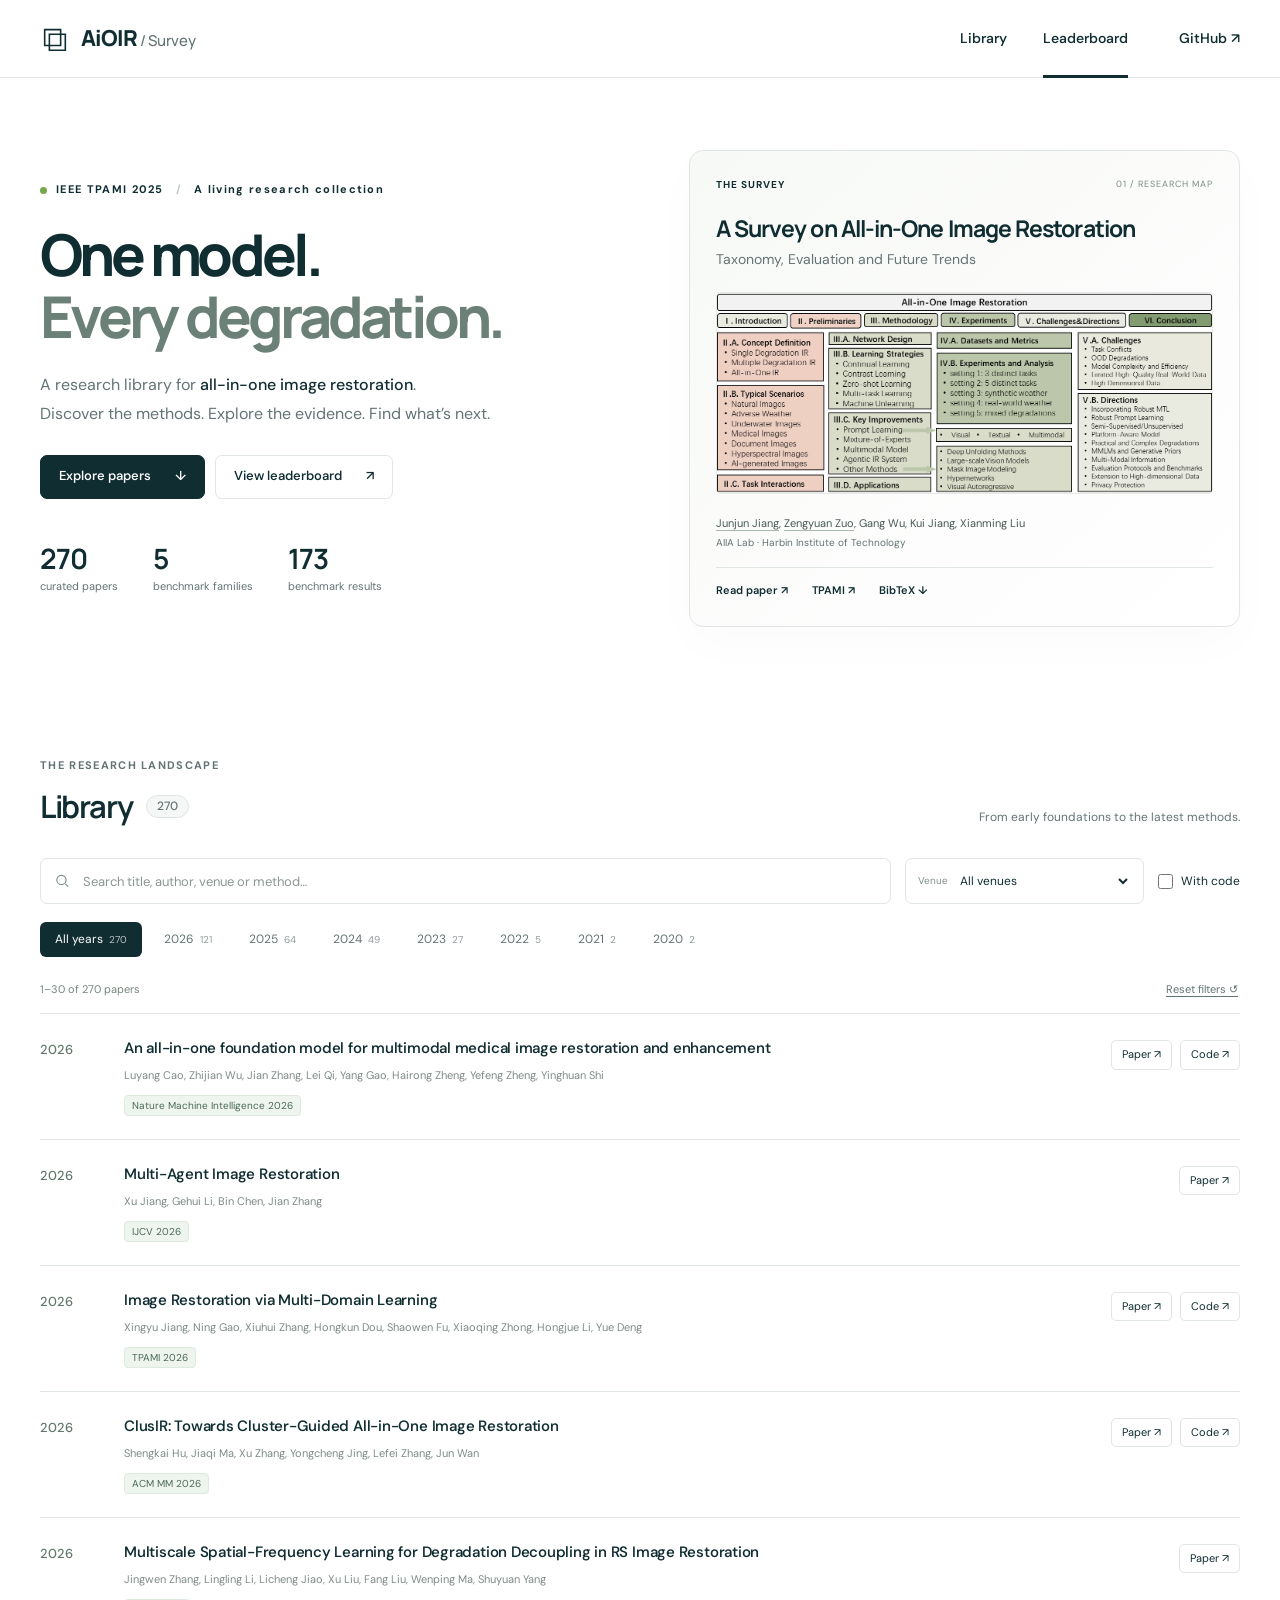
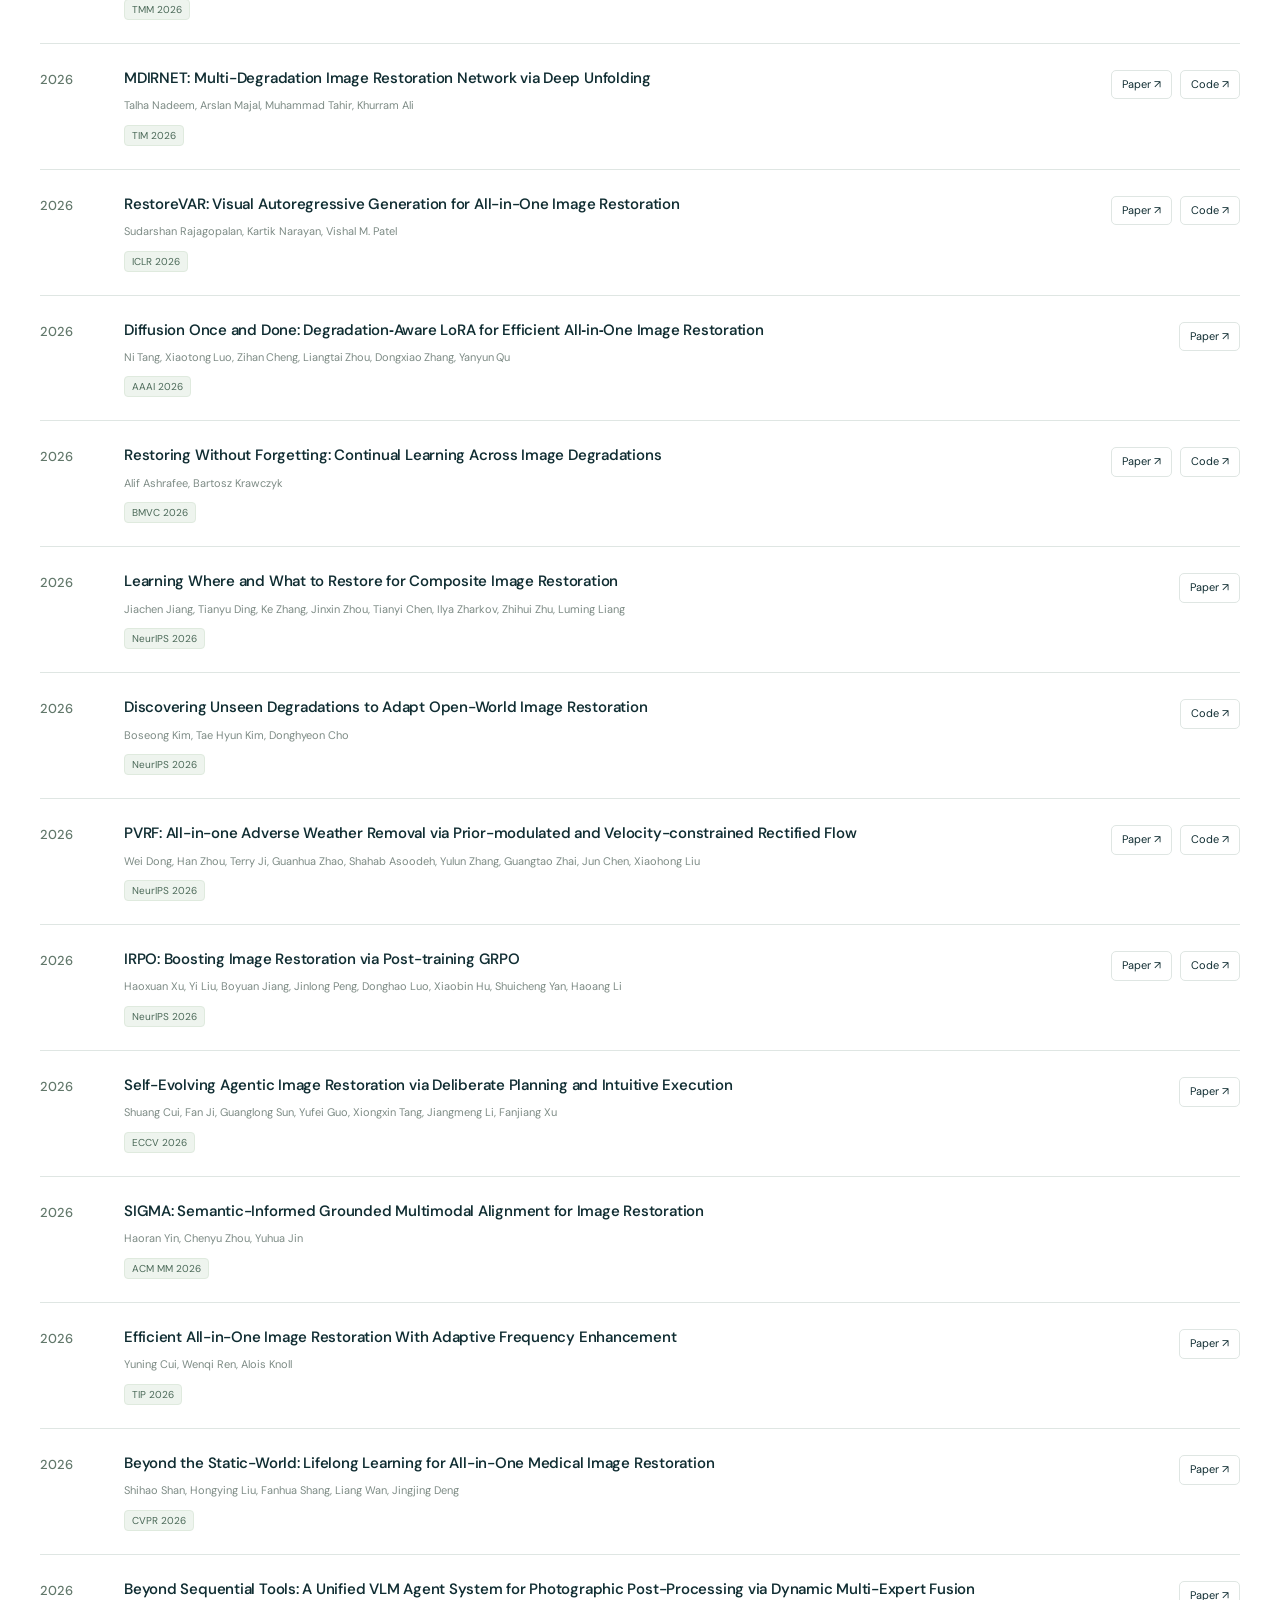
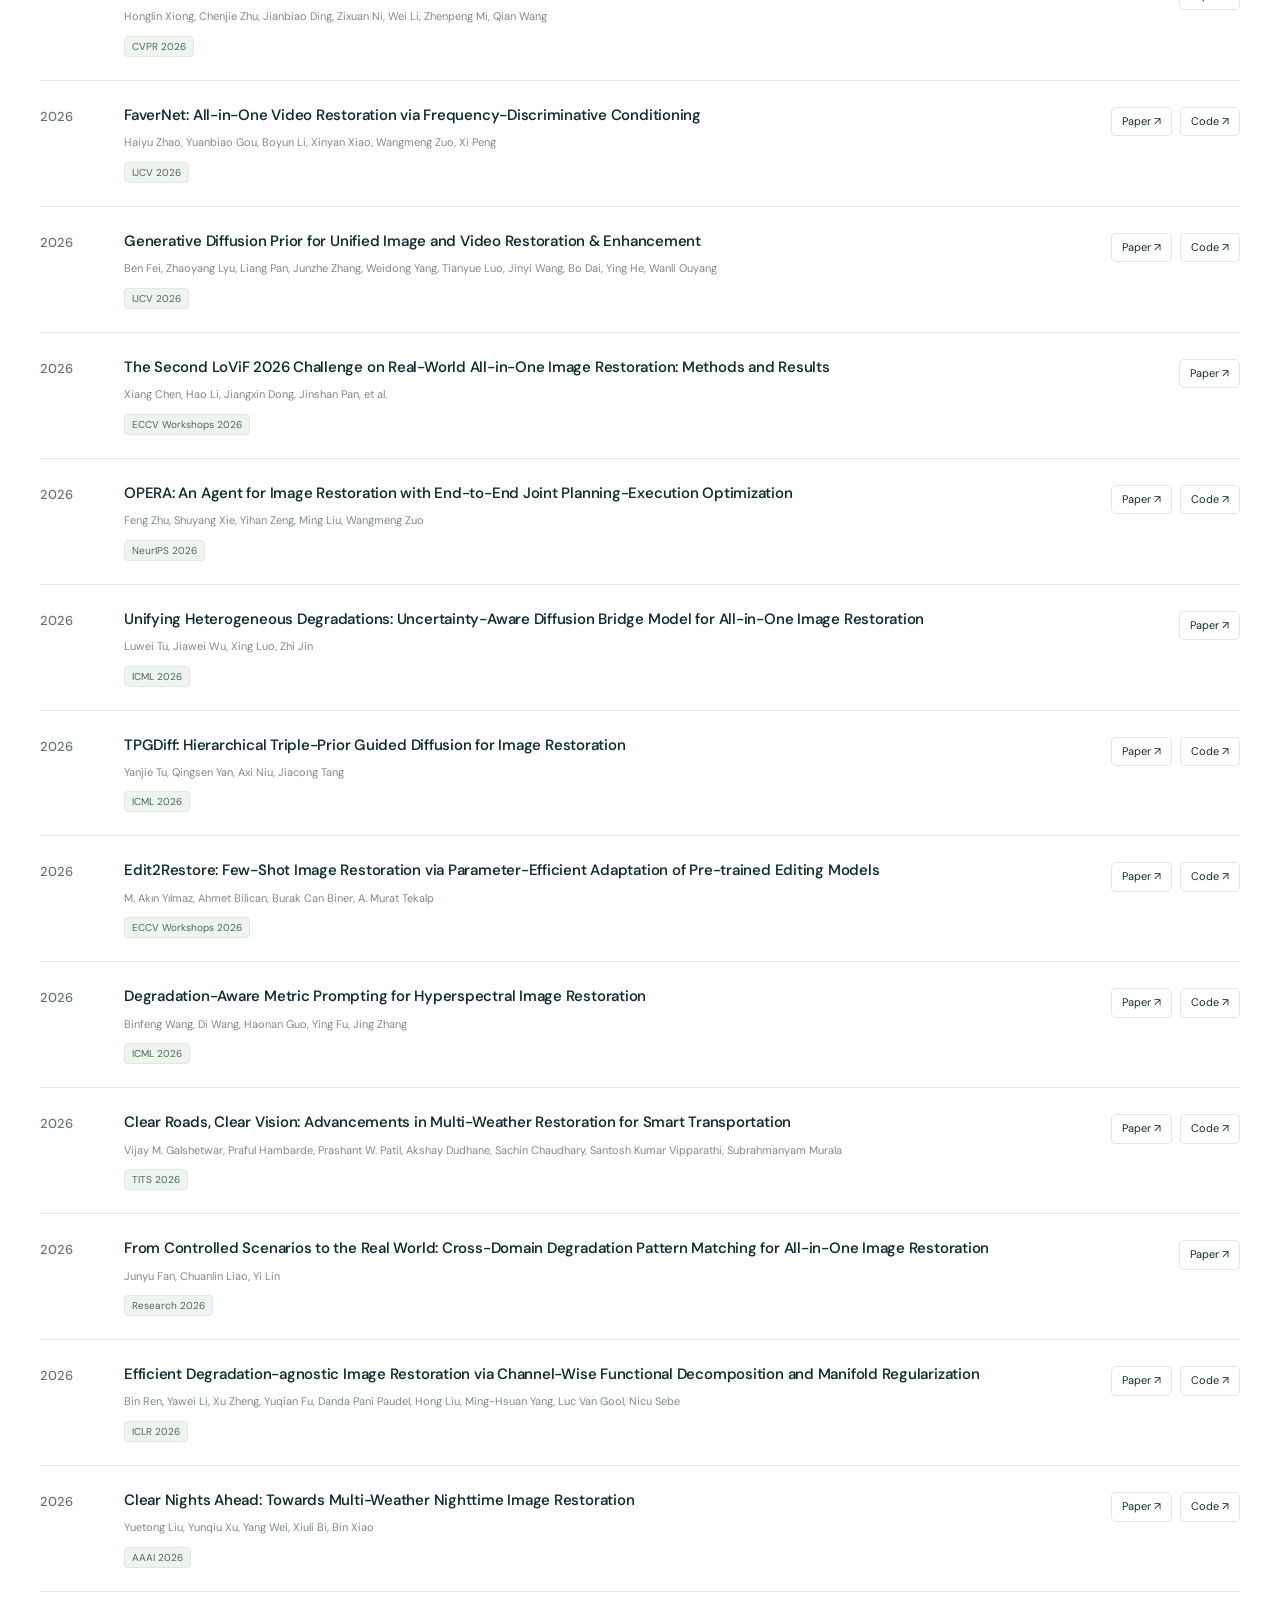
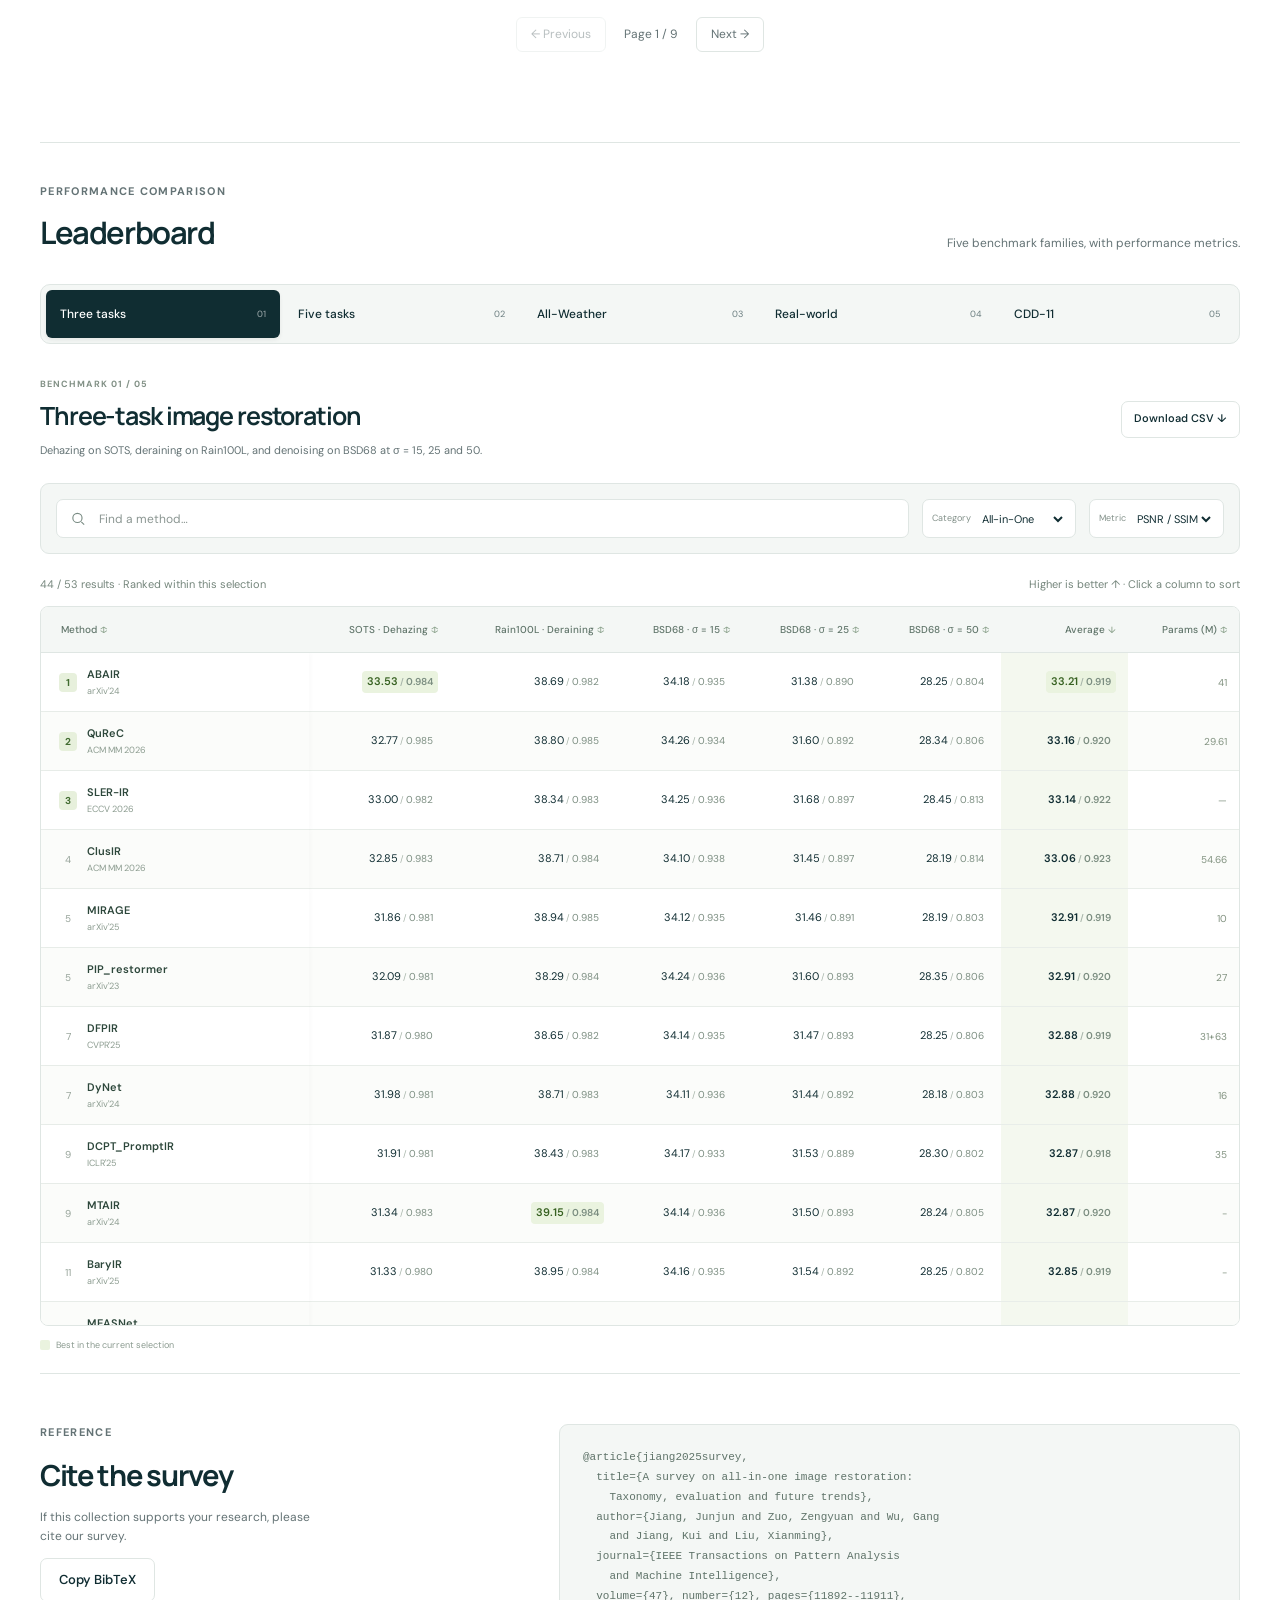
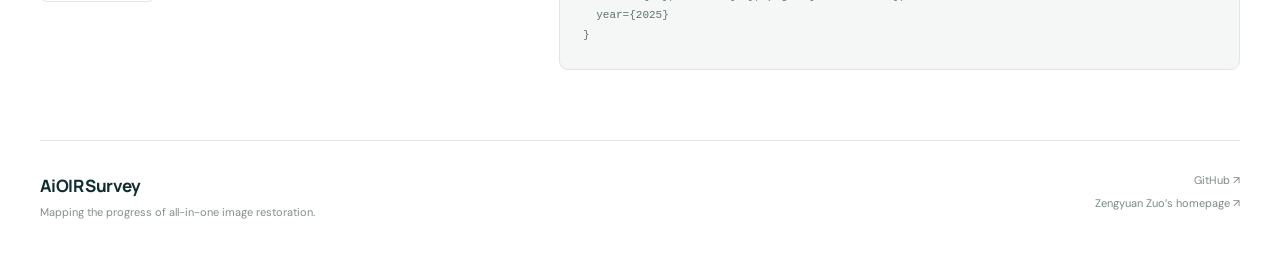
==== commit d29e7ac4: "Remove benchmark source panels and new result annotations" ====
--- a/projects/aioir/index.html
+++ b/projects/aioir/index.html
@@ -5,11 +5,11 @@
   <title>AiOIR Survey · Papers & Benchmarks</title>
   <meta name="description" content="A curated research library for all-in-one image restoration. Explore papers, code and five benchmark families from the TPAMI survey.">
   <meta name="theme-color" content="#102d32"><meta property="og:title" content="All-in-One Image Restoration · Research Library">
-  <meta property="og:description" content="Papers, open-source code and source-linked benchmarks for all-in-one image restoration.">
+  <meta property="og:description" content="Papers, open-source code and benchmark comparisons for all-in-one image restoration.">
   <meta property="og:image" content="https://harbinzzy.github.io/assets/home/survey.png">
   <link rel="canonical" href="https://harbinzzy.github.io/projects/aioir/">
-  <link rel="icon" type="image/svg+xml" href="icon.svg"><link rel="stylesheet" href="style.css?v=20261106-unified">
-  <script src="catalog.js?v=20261106-unified" defer></script><script src="app.js?v=20261106-unified" defer></script>
+  <link rel="icon" type="image/svg+xml" href="icon.svg"><link rel="stylesheet" href="style.css?v=20261106-clean">
+  <script src="catalog.js?v=20261106-clean" defer></script><script src="app.js?v=20261106-clean" defer></script>
 </head>
 <body>
   <a class="skip" href="#main">Skip to content</a>
@@ -23,7 +23,7 @@
         <h1>One model.<br><span>Every degradation.</span></h1>
         <p class="hero-description">A research library for <strong>all-in-one image restoration</strong>.<br>Discover the methods. Explore the evidence. Find what’s next.</p>
         <div class="hero-actions"><a class="button primary" href="#library">Explore papers <span>↓</span></a><a class="button secondary" href="#leaderboard">View leaderboard <span>↗</span></a></div>
-        <div class="hero-stats"><div><strong data-stat="papers">270</strong><span>curated papers</span></div><div><strong>5</strong><span>benchmark families</span></div><div><strong data-stat="results">173</strong><span>reported results</span></div></div>
+        <div class="hero-stats"><div><strong data-stat="papers">270</strong><span>curated papers</span></div><div><strong>5</strong><span>benchmark families</span></div><div><strong data-stat="results">173</strong><span>benchmark results</span></div></div>
       </div>
       <aside class="survey-panel"><div class="panel-label">THE SURVEY <span>01 / RESEARCH MAP</span></div><h2>A Survey on All-in-One Image Restoration</h2><p class="survey-subtitle">Taxonomy, Evaluation and Future Trends</p><a href="../../assets/home/survey.png" target="_blank" aria-label="Open the survey taxonomy figure"><img src="../../assets/home/survey.png" alt="Taxonomy of all-in-one image restoration methods from the survey" width="800" height="325"></a><p class="authors"><a href="https://homepage.hit.edu.cn/jiangjunjun">Junjun Jiang</a>, <a href="https://scholar.google.com/citations?user=jb-4yJgAAAAJ">Zengyuan Zuo</a>, Gang Wu, Kui Jiang, Xianming Liu</p><p class="affiliation">AIIA Lab · Harbin Institute of Technology</p><div class="resource-links"><a href="https://arxiv.org/abs/2410.15067">Read paper ↗</a><a href="https://ieeexplore.ieee.org/document/11123156">TPAMI ↗</a><a href="#citation">BibTeX ↓</a></div></aside>
     </section>
@@ -33,15 +33,14 @@
       <div class="results-meta"><span id="paper-status" aria-live="polite">Loading papers…</span><button class="text-button" id="reset-papers">Reset filters ↺</button></div><div id="papers" class="paper-list"></div><div id="paper-pagination" class="pagination"></div><noscript><p>Enable JavaScript to search the library, or <a href="https://github.com/Harbinzzy/All-in-One-Image-Restoration-Survey#all-in-one-image-restoration-paper-list">read the complete paper list on GitHub</a>.</p></noscript>
     </section>
     <section id="leaderboard" class="container leaderboard-main" aria-labelledby="leaderboard-heading">
-      <div class="section-heading"><div><p class="eyebrow">PERFORMANCE COMPARISON</p><h2 id="leaderboard-heading">Leaderboard</h2></div><p class="quiet">Five benchmark families, with source-linked results.</p></div>
+      <div class="section-heading"><div><p class="eyebrow">PERFORMANCE COMPARISON</p><h2 id="leaderboard-heading">Leaderboard</h2></div><p class="quiet">Five benchmark families, with performance metrics.</p></div>
     <div class="benchmark-tabs" id="benchmark-tabs" aria-label="Benchmark family"></div>
     <section class="board" aria-labelledby="board-title"><div class="board-heading"><div><p class="eyebrow" id="benchmark-kicker">BENCHMARK 01 / 05</p><h3 id="board-title">Three-task image restoration</h3><p id="board-description"></p></div><button class="button secondary compact" id="download-csv">Download CSV ↓</button></div>
       <div class="track-tabs" id="track-tabs" aria-label="Evaluation track" hidden></div>
-      <div class="board-toolbar"><label class="search-field"><svg viewBox="0 0 24 24" aria-hidden="true"><circle cx="10.5" cy="10.5" r="6.5"/><path d="m16 16 4 4"/></svg><input type="search" id="method-search" aria-label="Search methods" placeholder="Find a method…"></label><label class="select-field"><span>Category</span><select id="category-filter" aria-label="Filter by category"></select></label><label class="select-field"><span>Metric</span><select id="metric-filter" aria-label="Display metric"><option value="both">PSNR / SSIM</option><option value="psnr">PSNR</option><option value="ssim">SSIM</option></select></label><label class="checkbox-label"><input id="new-filter" type="checkbox"> New additions</label></div>
+      <div class="board-toolbar"><label class="search-field"><svg viewBox="0 0 24 24" aria-hidden="true"><circle cx="10.5" cy="10.5" r="6.5"/><path d="m16 16 4 4"/></svg><input type="search" id="method-search" aria-label="Search methods" placeholder="Find a method…"></label><label class="select-field"><span>Category</span><select id="category-filter" aria-label="Filter by category"></select></label><label class="select-field"><span>Metric</span><select id="metric-filter" aria-label="Display metric"><option value="both">PSNR / SSIM</option><option value="psnr">PSNR</option><option value="ssim">SSIM</option></select></label></div>
       <div class="results-meta"><span id="board-status" aria-live="polite"></span><span class="sort-help" id="sort-help">Higher is better ↑ · Click a column to sort</span></div>
-      <div class="table-scroll" tabindex="0" role="region" aria-label="Scrollable leaderboard"><table id="leaderboard-table"><caption id="table-caption" class="visually-hidden"></caption><thead></thead><tbody></tbody></table></div><p class="table-footnote"><span class="legend-best"></span> Best in the current selection <span class="note-divider">·</span> <span class="new-badge">NEW</span> Added from original papers <span class="note-divider">·</span> Select a method for source details.</p><div id="empty-board" class="empty-state" hidden>No methods match these filters. <button class="text-button" id="reset-board">Reset filters</button></div>
+      <div class="table-scroll" tabindex="0" role="region" aria-label="Scrollable leaderboard"><table id="leaderboard-table"><caption id="table-caption" class="visually-hidden"></caption><thead></thead><tbody></tbody></table></div><p class="table-footnote"><span class="legend-best"></span> Best in the current selection </p><div id="empty-board" class="empty-state" hidden>No methods match these filters. <button class="text-button" id="reset-board">Reset filters</button></div>
     </section>
-    <section class="protocol-section" id="protocol"><div><p class="eyebrow">READING THE RESULTS</p><h3>Compare with context.</h3></div><div class="protocol-grid"><article><span>01</span><h3>Source-reported results</h3><p>Baseline values come from the survey’s Tables II–VI (arXiv v3). New results link directly to original paper tables. These are reported results, not independent re-evaluations.</p></article><article><span>02</span><h3>Settings stay separate</h3><p>WeatherStream, Real-World and WeatherBench have independent rankings. Training mixtures, image channels and model variants may differ across papers. Consult the row details before drawing a strict comparison.</p></article><article><span>03</span><h3>Averages are traceable</h3><p>We preserve each paper’s reported average. DCMPC-Net and WeatherRemover use an explicitly computed mean over the three All-Weather test sets. PSNR and SSIM are higher-is-better; LPIPS is lower-is-better.</p></article></div><details class="source-notes"><summary>Data updates & corrections <span>+</span></summary><div id="update-details"></div><p>The legacy survey names the denoising set BSD68; some recent papers name it CBSD68. Missing parameters are left unreported. <a href="https://github.com/Harbinzzy/All-in-One-Image-Restoration-Survey/blob/main/data/SOURCES.md">Read the source audit and protocol notes ↗</a></p></details></section>
     <noscript><p>Enable JavaScript to explore the leaderboard, or <a href="https://github.com/Harbinzzy/All-in-One-Image-Restoration-Survey#all-in-one-image-restoration-performance-comparison">read the benchmark tables on GitHub</a>.</p></noscript>
     </section>
     <section id="citation" class="container citation-section"><div><p class="eyebrow">REFERENCE</p><h2>Cite the survey</h2><p>If this collection supports your research, please cite our survey.</p><button class="button secondary" id="copy-citation">Copy BibTeX</button><span id="copy-status" role="status"></span></div><pre id="bibtex">@article{jiang2025survey,
@@ -55,6 +54,6 @@
   year={2025}
 }</pre></section>
   </main>
-  <footer class="site-footer container"><div><a class="footer-brand" href="./">AiOIR Survey</a><p>Mapping the progress of all-in-one image restoration.</p></div><div><a href="https://github.com/Harbinzzy/All-in-One-Image-Restoration-Survey">Source & contributions ↗</a><span id="data-status">Data updated 6 Nov 2026</span><a href="../../">Zengyuan Zuo’s homepage ↗</a></div></footer>
+  <footer class="site-footer container"><div><a class="footer-brand" href="./">AiOIR Survey</a><p>Mapping the progress of all-in-one image restoration.</p></div><div><a href="https://github.com/Harbinzzy/All-in-One-Image-Restoration-Survey">GitHub ↗</a><a href="../../">Zengyuan Zuo’s homepage ↗</a></div></footer>
   <dialog id="method-dialog"><form method="dialog"><button aria-label="Close method details" class="dialog-close">×</button></form><div id="method-details"></div></dialog>
 </body></html>
--- a/projects/aioir/style.css
+++ b/projects/aioir/style.css
@@ -1,8 +1,8 @@
 @import url('https://fonts.googleapis.com/css2?family=DM+Sans:wght@400;450;500;550;600;650;700&family=Manrope:wght@400;500;600;650;700;750;800&display=swap');
-:root{--ink:#102d32;--muted:#647375;--line:#dfe6e3;--green:#29654d;--lime:#c6f066;--paper:#fff;--soft:#f4f7f5;--radius:14px}*{box-sizing:border-box}html{scroll-behavior:smooth;scroll-padding-top:95px}body{margin:0;background:var(--paper);color:var(--ink);font-family:'DM Sans',Arial,sans-serif;font-size:15px;line-height:1.6}a{color:inherit;text-decoration:none}button,input,select{font:inherit}button,a,input,select{ -webkit-tap-highlight-color:transparent}button{cursor:pointer}a:focus-visible,button:focus-visible,input:focus-visible,select:focus-visible,summary:focus-visible,.table-scroll:focus-visible{outline:3px solid #679959;outline-offset:4px}a:hover{color:var(--green)}button:disabled{opacity:.45;cursor:default}h1,h2,h3,p{margin-top:0}h1,h2,h3{font-family:Manrope,Arial,sans-serif;letter-spacing:-.045em}button{color:inherit}svg{display:block}.container{width:min(1240px,calc(100% - 80px));margin-inline:auto}.site-header{height:78px;border-bottom:1px solid var(--line);background:#ffffffed;backdrop-filter:blur(14px);position:sticky;top:0;z-index:20}.nav-wrap{height:100%;width:min(1360px,calc(100% - 80px));margin:auto;display:flex;align-items:center;justify-content:space-between}.brand{font-family:Manrope,Arial,sans-serif;font-size:22px;font-weight:800;letter-spacing:-1px;display:flex;gap:11px;align-items:center}.brand svg{width:30px;height:30px;fill:none;stroke:var(--ink);stroke-width:1.7}.brand-light{font-size:15px;font-weight:500;letter-spacing:-.3px;color:var(--muted)}nav{display:flex;height:100%;align-items:center;gap:36px}nav a{height:100%;display:flex;align-items:center;font-size:14px;font-weight:550;position:relative}nav a.active:after{content:'';position:absolute;bottom:-1px;height:3px;left:0;right:0;background:var(--ink)}.nav-external{margin-left:15px}.eyebrow{font-size:11px;font-weight:700;letter-spacing:.12em;display:flex;align-items:center;gap:9px;line-height:1.6}.status-dot,.small-dot{width:7px;height:7px;border-radius:50%;background:#76a84a;display:inline-block;flex-shrink:0}.eyebrow-divider{color:#bdc6c2;margin-inline:3px}.hero{display:grid;grid-template-columns:1.05fr 1fr;gap:70px;padding-top:72px;padding-bottom:65px;align-items:center}.hero h1{font-size:clamp(44px,4.5vw,65px);line-height:1.08;font-weight:750;margin:24px 0;letter-spacing:-.065em}.hero h1 span,.leaderboard-hero h1 span{color:#6b8177}.hero-description{font-size:16px;line-height:1.8;color:var(--muted);margin-bottom:26px}.hero-description strong{font-weight:500;color:var(--ink)}.hero-actions{display:flex;gap:10px;flex-wrap:wrap}.button{display:inline-flex;align-items:center;justify-content:center;gap:24px;min-height:44px;padding:10px 18px;border-radius:7px;border:1px solid var(--line);font-weight:550;font-size:13px;white-space:nowrap;transition:background .15s}.primary{background:var(--ink);color:#fff;border-color:var(--ink)}.primary:hover{background:#285049;color:#fff}.secondary{background:#fff}.secondary:hover{background:var(--soft)}.hero-stats{display:flex;gap:35px;margin-top:40px}.hero-stats>div{display:flex;flex-direction:column}.hero-stats strong{font-family:Manrope,Arial,sans-serif;font-size:28px;font-weight:650;line-height:1.4;letter-spacing:-1px}.hero-stats span{color:var(--muted);font-size:11px}.survey-panel{border:1px solid var(--line);border-radius:var(--radius);padding:26px;background:linear-gradient(140deg,#f7f9f6,#fff);box-shadow:0 16px 50px #102d3205}.panel-label{display:flex;justify-content:space-between;font-size:10px;letter-spacing:.1em;font-weight:700;margin-bottom:20px}.panel-label span{font-weight:400;color:#7d8c85;font-size:9px}.survey-panel h2{font-size:23px;line-height:1.35;margin-bottom:4px;font-weight:700;letter-spacing:-.04em}.survey-subtitle{font-size:14px;color:var(--muted);margin-bottom:22px}.survey-panel img{display:block;width:100%;height:auto;border:1px solid #e6ebe7;border-radius:4px;background:#fff}.authors{font-size:11px;color:#465954;margin:20px 0 3px;line-height:1.7}.authors a{border-bottom:1px solid #a8b8ac}.affiliation{font-size:10px;color:var(--muted);margin-bottom:16px}.resource-links{display:flex;gap:24px;font-size:11px;font-weight:600;border-top:1px solid var(--line);padding-top:14px}.update-strip{background:var(--soft);border-block:1px solid var(--line)}.update-strip .container{display:flex;gap:24px;align-items:center;min-height:64px}.update-label{font-size:10px;letter-spacing:.08em;font-weight:700;white-space:nowrap}.update-strip p{font-size:12px;color:var(--muted);margin:0;flex:1}.update-strip strong{font-weight:550;color:var(--ink)}.update-strip a{font-size:11px;font-weight:600;white-space:nowrap}.library-section{padding-block:65px}.section-heading{display:flex;align-items:end;justify-content:space-between;gap:20px;margin-bottom:27px}.section-heading .eyebrow{color:var(--muted);margin-bottom:7px}.section-heading h2{font-size:31px;margin:0;display:flex;align-items:center;gap:14px;font-weight:650}.count-pill{display:inline-block;font-family:'DM Sans',Arial,sans-serif;font-size:12px;letter-spacing:0;font-weight:500;background:var(--soft);border:1px solid var(--line);padding:1px 10px;border-radius:20px;color:var(--muted)}.quiet{font-size:12px;color:var(--muted);margin:0 0 4px}.library-toolbar,.board-toolbar{display:flex;align-items:center;gap:14px}.search-field{position:relative;display:flex;align-items:center;flex:1}.search-field svg{position:absolute;left:14px;top:50%;transform:translateY(-50%);width:17px;height:17px;stroke:#798b83;stroke-width:1.6;fill:none;pointer-events:none}.search-field input{height:46px;border:1px solid var(--line);background:#fff;border-radius:7px;padding:10px 14px 10px 42px;width:100%;font-size:13px;min-width:100px;color:var(--ink)}input::placeholder{color:#8b9692}.select-field{display:flex;gap:8px;align-items:center;border:1px solid var(--line);border-radius:7px;height:46px;padding:0 12px;font-size:12px;background:#fff}.select-field span{color:#83918a;font-size:10px}.select-field select{background:transparent;border:0;max-width:175px;color:var(--ink);outline-offset:6px;cursor:pointer;font-size:12px}.checkbox-label{display:flex;align-items:center;gap:8px;white-space:nowrap;font-size:12px;cursor:pointer;padding:10px 0}input[type=checkbox]{accent-color:var(--green);width:15px;height:15px;margin:0}.year-tabs{display:flex;gap:7px;margin-top:18px;flex-wrap:wrap}.year-tabs button,.track-tabs button{border:1px solid transparent;background:transparent;color:var(--muted);border-radius:6px;padding:7px 14px;font-size:12px}.year-tabs button span{margin-left:6px;font-size:10px;opacity:.7}.year-tabs button.active{background:var(--ink);color:#fff}.year-tabs button:hover:not(.active),.track-tabs button:hover:not(.active){background:var(--soft)}.results-meta{display:flex;justify-content:space-between;gap:20px;font-size:11px;align-items:center;color:#75867c;margin:22px 0 12px}.text-button{border:0;padding:2px;background:none;color:var(--muted);font-size:11px;text-decoration:underline;text-underline-offset:3px}.paper-list{border-top:1px solid var(--line)}.paper-row{padding:23px 0;display:grid;grid-template-columns:63px 1fr 140px;gap:21px;align-items:start;border-bottom:1px solid var(--line)}.paper-year{font-size:11px;color:#7d8c85;line-height:1.5;padding-top:3px}.paper-year strong{display:block;color:#62786b;font-size:13px;font-weight:500}.paper-row h3{font-family:'DM Sans',Arial,sans-serif;font-size:15px;font-weight:550;letter-spacing:-.015em;line-height:1.55;margin:0 0 6px}.paper-row h3 a:hover{text-decoration:underline;text-underline-offset:3px}.paper-authors{font-size:11px;color:#7d8b85;line-height:1.7;margin-bottom:7px}.venue-tag{font-size:10px;color:#4b6958;padding:2px 7px;background:#eef4ee;border:1px solid #dfeade;border-radius:4px;display:inline-block;line-height:1.5}.paper-actions{display:flex;justify-content:end;gap:8px;padding-top:3px}.paper-actions a{font-size:11px;border:1px solid var(--line);border-radius:5px;padding:5px 10px}.paper-actions a:hover{background:var(--soft)}.pagination{display:flex;align-items:center;justify-content:center;gap:18px;padding:25px 0;font-size:12px;color:var(--muted)}.pagination button{padding:7px 14px;border:1px solid var(--line);border-radius:6px;background:white;font-size:12px}.empty-state{padding:50px 15px;text-align:center;color:var(--muted);font-size:14px}.citation-section{display:grid;grid-template-columns:.8fr 1.2fr;gap:65px;padding-block:50px 70px;border-top:1px solid var(--line)}.citation-section h2{font-size:29px;margin-bottom:10px}.citation-section p:not(.eyebrow){font-size:12px;color:var(--muted);max-width:290px}.citation-section .eyebrow{color:var(--muted);margin-bottom:10px}pre{margin:0;background:var(--soft);padding:23px;border:1px solid var(--line);border-radius:9px;font-size:11px;line-height:1.8;color:#5f7369;overflow:auto}#copy-status{display:block;color:var(--green);font-size:11px;margin-top:8px}.site-footer{display:flex;justify-content:space-between;gap:25px;padding-block:31px;border-top:1px solid var(--line)}.footer-brand{font-family:Manrope,Arial,sans-serif;font-size:17px;font-weight:750;letter-spacing:-.6px}.site-footer p{font-size:11px;color:#809087;margin:5px 0}.site-footer>div:last-child{display:flex;flex-direction:column;align-items:end;gap:5px;font-size:11px;color:#7a8b81}.site-footer a:hover{text-decoration:underline}.leaderboard-hero{display:flex;justify-content:space-between;align-items:end;padding:48px 0 42px}.leaderboard-hero h1{font-size:51px;line-height:1.07;margin:16px 0 19px;font-weight:700;letter-spacing:-.06em}.leaderboard-hero>div>p:last-child{color:var(--muted);font-size:13px;margin:0;line-height:1.8}.benchmark-summary{display:flex;flex-direction:column;align-items:end;text-align:right;padding-bottom:3px}.benchmark-summary>strong{font-family:Manrope,Arial,sans-serif;font-size:44px;font-weight:600;line-height:1.15;letter-spacing:-2px}.benchmark-summary>span{color:var(--muted);font-size:11px}.benchmark-summary>div{margin-top:22px;color:#5e7e59;font-size:11px}.benchmark-summary a{font-size:10px;color:var(--muted);margin-top:10px}.benchmark-summary .small-dot{margin-right:4px;width:5px;height:5px}.benchmark-tabs{display:grid;grid-template-columns:repeat(5,1fr);border:1px solid var(--line);border-radius:10px;padding:5px;background:var(--soft);gap:4px;margin-bottom:33px}.benchmark-tabs button{border:0;background:transparent;text-align:left;border-radius:6px;padding:12px 14px;font-size:12px;font-weight:500;line-height:1.4;display:flex;align-items:center;justify-content:space-between;gap:8px;min-height:48px}.benchmark-tabs button span{font-size:9px;opacity:.6;font-weight:400}.benchmark-tabs button.active{background:var(--ink);color:#fff;box-shadow:0 2px 4px #0001}.benchmark-tabs button:hover:not(.active){background:#e9efea}.board-heading{display:flex;justify-content:space-between;gap:30px;align-items:center;margin-bottom:22px}.board-heading .eyebrow{color:#829186;font-size:9px;margin-bottom:8px}.board-heading h3{font-size:25px;font-weight:650;line-height:1.3;margin-bottom:9px}.board-heading p:not(.eyebrow){font-size:11px;color:var(--muted);max-width:760px;line-height:1.8;margin:0}.compact{font-size:11px;min-height:37px;padding:8px 12px;gap:10px}.board-toolbar{padding:15px;background:var(--soft);border:1px solid var(--line);border-radius:9px;gap:13px}.board-toolbar .search-field input,.board-toolbar .select-field{height:39px}.board-toolbar .search-field input{font-size:12px}.board-toolbar .checkbox-label{font-size:11px}.board-toolbar .select-field{padding-inline:9px;gap:7px}.board-toolbar .select-field select{font-size:11px;max-width:165px}.board-toolbar .select-field span{font-size:9px}.track-tabs{display:flex;border-bottom:1px solid var(--line);padding-bottom:9px;margin-bottom:18px;gap:7px;flex-wrap:wrap}.track-tabs[hidden]{display:none}.track-tabs button.active{background:#eaf1e7;color:#315e40;border-color:#d6e5d0}.table-scroll{overflow:auto;border:1px solid var(--line);border-radius:8px;max-height:720px;scrollbar-color:#b5c5ba #f4f7f5;scrollbar-width:thin}table{width:100%;border-collapse:separate;border-spacing:0;white-space:nowrap;font-size:11px;line-height:1.5;font-variant-numeric:tabular-nums}thead th{position:sticky;top:0;background:#f4f7f5;z-index:3;padding:0;border-bottom:1px solid var(--line);color:#60756a;font-weight:500;font-size:10px;text-align:right}thead th.method-head{text-align:left;left:0;z-index:5}th .sort-button{border:0;background:transparent;display:block;width:100%;padding:15px 12px;color:inherit;font-size:inherit;text-align:right}th .sort-button:hover{background:#e7eee8}.method-head .sort-button{text-align:left;padding-left:20px}.sort-button span{font-size:9px;color:#8ba28c;margin-left:3px}.params-head{padding:15px 12px}tbody td{padding:13px 12px;text-align:right;border-bottom:1px solid #e8ede9;background:#fff}tbody tr:last-child td{border-bottom:0}tbody tr:hover td{background:#f8faf6}tbody tr:nth-child(even) td{background:#fbfcfa}tbody tr:hover:nth-child(even) td{background:#f8faf6}td.method-cell{position:sticky;left:0;z-index:2;text-align:left;min-width:215px;padding-left:18px;box-shadow:3px 0 4px #102d3204}.method-cell>div{display:flex;align-items:center;gap:10px}.rank{width:18px;flex-shrink:0;font-size:10px;color:#96a399;text-align:center}.rank.top{color:#416b30;font-weight:700;background:#e7f0dc;border-radius:4px;padding:2px 0}.method-button{border:0;background:transparent;padding:0;text-align:left;font-size:11px;font-weight:600;color:#2d473b;max-width:200px;white-space:normal}.method-button:hover{text-decoration:underline;text-underline-offset:3px}.method-venue{display:block;font-size:9px;color:#8c9c90;line-height:1.5;font-weight:400;margin-top:2px}.new-badge{font-size:7px;color:#477238;background:#e9f3dd;border:1px solid #cfe0ba;border-radius:3px;letter-spacing:.03em;padding:1px 4px;line-height:1.5;font-weight:600;display:inline-block;vertical-align:middle}.corrected-badge{font-size:9px;color:#8d7f49}.metric-value{display:inline-block;min-width:44px;line-height:1.8;padding:1px 5px}.metric-value.best{background:#eaf3df;color:#376121;font-weight:600;border-radius:4px}.metric-divider{color:#a7b4a9;font-size:9px;margin-inline:2px}.metric-sub{font-size:10px;color:#7b8d80}.avg-cell{background:#f4f8ef!important;font-weight:600}.params-cell{font-size:10px;color:#80917f}.table-footnote{font-size:9px;color:#8a9a8f;display:flex;align-items:center;gap:6px;flex-wrap:wrap;padding:12px 0}.legend-best{width:10px;height:10px;background:#eaf3df;display:inline-block;border-radius:2px}.note-divider{padding:0 5px;color:#a4b3a8}.protocol-section{border-top:1px solid var(--line);margin-top:40px;padding:44px 0 55px}.protocol-section>.eyebrow,.protocol-section .eyebrow{color:var(--muted)}.protocol-section>div>h3{font-size:30px;margin-bottom:25px}.protocol-grid{display:grid;grid-template-columns:repeat(3,1fr);gap:42px}.protocol-grid article>span{font-family:Manrope,sans-serif;font-size:13px;color:#8f9e91}.protocol-grid h3{font-size:14px;letter-spacing:-.025em;margin:8px 0;font-weight:650}.protocol-grid p{font-size:11px;color:#7a8b80;line-height:1.9}.source-notes{margin-top:20px;border:1px solid var(--line);border-radius:8px;padding:15px 18px;font-size:11px;color:#7a8b80}.source-notes summary{cursor:pointer;font-weight:550;color:var(--ink);display:flex;justify-content:space-between}.source-notes summary span{font-size:16px}.source-notes p{margin-top:15px;margin-bottom:0}.source-notes a{color:var(--green);text-decoration:underline}dialog{border:1px solid #dce5da;border-radius:15px;padding:35px;max-width:570px;width:calc(100% - 32px);box-shadow:0 25px 100px #102d3233;color:var(--ink)}dialog::backdrop{background:#102d3259;backdrop-filter:blur(3px)}.dialog-close{float:right;border:0;background:var(--soft);border-radius:50%;width:30px;height:30px;font-size:22px;line-height:1}.dialog-kicker{font-size:10px;letter-spacing:.1em;color:var(--muted);margin-bottom:12px}dialog h2{font-size:30px;margin-bottom:6px;line-height:1.4}dialog .detail-meta{font-size:12px;color:var(--muted);margin-bottom:22px}.detail-note{font-size:13px;color:#6d8073;padding:18px;background:var(--soft);border-radius:8px;line-height:1.9}dialog .resource-links{font-size:12px;margin-top:20px;flex-wrap:wrap}dialog .detail-source{font-size:11px;color:#7e9082;margin-top:18px}dialog .detail-source a{text-decoration:underline;word-break:break-all}.visually-hidden,.skip:not(:focus){position:absolute;width:1px;height:1px;padding:0;margin:-1px;overflow:hidden;clip:rect(0,0,0,0);white-space:nowrap;border:0}.skip:focus{position:fixed;top:10px;left:10px;z-index:50;background:var(--ink);color:#fff;padding:10px 20px;border-radius:4px}[hidden]{display:none!important}
+:root{--ink:#102d32;--muted:#647375;--line:#dfe6e3;--green:#29654d;--lime:#c6f066;--paper:#fff;--soft:#f4f7f5;--radius:14px}*{box-sizing:border-box}html{scroll-behavior:smooth;scroll-padding-top:95px}body{margin:0;background:var(--paper);color:var(--ink);font-family:'DM Sans',Arial,sans-serif;font-size:15px;line-height:1.6}a{color:inherit;text-decoration:none}button,input,select{font:inherit}button,a,input,select{ -webkit-tap-highlight-color:transparent}button{cursor:pointer}a:focus-visible,button:focus-visible,input:focus-visible,select:focus-visible,summary:focus-visible,.table-scroll:focus-visible{outline:3px solid #679959;outline-offset:4px}a:hover{color:var(--green)}button:disabled{opacity:.45;cursor:default}h1,h2,h3,p{margin-top:0}h1,h2,h3{font-family:Manrope,Arial,sans-serif;letter-spacing:-.045em}button{color:inherit}svg{display:block}.container{width:min(1240px,calc(100% - 80px));margin-inline:auto}.site-header{height:78px;border-bottom:1px solid var(--line);background:#ffffffed;backdrop-filter:blur(14px);position:sticky;top:0;z-index:20}.nav-wrap{height:100%;width:min(1360px,calc(100% - 80px));margin:auto;display:flex;align-items:center;justify-content:space-between}.brand{font-family:Manrope,Arial,sans-serif;font-size:22px;font-weight:800;letter-spacing:-1px;display:flex;gap:11px;align-items:center}.brand svg{width:30px;height:30px;fill:none;stroke:var(--ink);stroke-width:1.7}.brand-light{font-size:15px;font-weight:500;letter-spacing:-.3px;color:var(--muted)}nav{display:flex;height:100%;align-items:center;gap:36px}nav a{height:100%;display:flex;align-items:center;font-size:14px;font-weight:550;position:relative}nav a.active:after{content:'';position:absolute;bottom:-1px;height:3px;left:0;right:0;background:var(--ink)}.nav-external{margin-left:15px}.eyebrow{font-size:11px;font-weight:700;letter-spacing:.12em;display:flex;align-items:center;gap:9px;line-height:1.6}.status-dot,.small-dot{width:7px;height:7px;border-radius:50%;background:#76a84a;display:inline-block;flex-shrink:0}.eyebrow-divider{color:#bdc6c2;margin-inline:3px}.hero{display:grid;grid-template-columns:1.05fr 1fr;gap:70px;padding-top:72px;padding-bottom:65px;align-items:center}.hero h1{font-size:clamp(44px,4.5vw,65px);line-height:1.08;font-weight:750;margin:24px 0;letter-spacing:-.065em}.hero h1 span,.leaderboard-hero h1 span{color:#6b8177}.hero-description{font-size:16px;line-height:1.8;color:var(--muted);margin-bottom:26px}.hero-description strong{font-weight:500;color:var(--ink)}.hero-actions{display:flex;gap:10px;flex-wrap:wrap}.button{display:inline-flex;align-items:center;justify-content:center;gap:24px;min-height:44px;padding:10px 18px;border-radius:7px;border:1px solid var(--line);font-weight:550;font-size:13px;white-space:nowrap;transition:background .15s}.primary{background:var(--ink);color:#fff;border-color:var(--ink)}.primary:hover{background:#285049;color:#fff}.secondary{background:#fff}.secondary:hover{background:var(--soft)}.hero-stats{display:flex;gap:35px;margin-top:40px}.hero-stats>div{display:flex;flex-direction:column}.hero-stats strong{font-family:Manrope,Arial,sans-serif;font-size:28px;font-weight:650;line-height:1.4;letter-spacing:-1px}.hero-stats span{color:var(--muted);font-size:11px}.survey-panel{border:1px solid var(--line);border-radius:var(--radius);padding:26px;background:linear-gradient(140deg,#f7f9f6,#fff);box-shadow:0 16px 50px #102d3205}.panel-label{display:flex;justify-content:space-between;font-size:10px;letter-spacing:.1em;font-weight:700;margin-bottom:20px}.panel-label span{font-weight:400;color:#7d8c85;font-size:9px}.survey-panel h2{font-size:23px;line-height:1.35;margin-bottom:4px;font-weight:700;letter-spacing:-.04em}.survey-subtitle{font-size:14px;color:var(--muted);margin-bottom:22px}.survey-panel img{display:block;width:100%;height:auto;border:1px solid #e6ebe7;border-radius:4px;background:#fff}.authors{font-size:11px;color:#465954;margin:20px 0 3px;line-height:1.7}.authors a{border-bottom:1px solid #a8b8ac}.affiliation{font-size:10px;color:var(--muted);margin-bottom:16px}.resource-links{display:flex;gap:24px;font-size:11px;font-weight:600;border-top:1px solid var(--line);padding-top:14px}.library-section{padding-block:65px}.section-heading{display:flex;align-items:end;justify-content:space-between;gap:20px;margin-bottom:27px}.section-heading .eyebrow{color:var(--muted);margin-bottom:7px}.section-heading h2{font-size:31px;margin:0;display:flex;align-items:center;gap:14px;font-weight:650}.count-pill{display:inline-block;font-family:'DM Sans',Arial,sans-serif;font-size:12px;letter-spacing:0;font-weight:500;background:var(--soft);border:1px solid var(--line);padding:1px 10px;border-radius:20px;color:var(--muted)}.quiet{font-size:12px;color:var(--muted);margin:0 0 4px}.library-toolbar,.board-toolbar{display:flex;align-items:center;gap:14px}.search-field{position:relative;display:flex;align-items:center;flex:1}.search-field svg{position:absolute;left:14px;top:50%;transform:translateY(-50%);width:17px;height:17px;stroke:#798b83;stroke-width:1.6;fill:none;pointer-events:none}.search-field input{height:46px;border:1px solid var(--line);background:#fff;border-radius:7px;padding:10px 14px 10px 42px;width:100%;font-size:13px;min-width:100px;color:var(--ink)}input::placeholder{color:#8b9692}.select-field{display:flex;gap:8px;align-items:center;border:1px solid var(--line);border-radius:7px;height:46px;padding:0 12px;font-size:12px;background:#fff}.select-field span{color:#83918a;font-size:10px}.select-field select{background:transparent;border:0;max-width:175px;color:var(--ink);outline-offset:6px;cursor:pointer;font-size:12px}.checkbox-label{display:flex;align-items:center;gap:8px;white-space:nowrap;font-size:12px;cursor:pointer;padding:10px 0}input[type=checkbox]{accent-color:var(--green);width:15px;height:15px;margin:0}.year-tabs{display:flex;gap:7px;margin-top:18px;flex-wrap:wrap}.year-tabs button,.track-tabs button{border:1px solid transparent;background:transparent;color:var(--muted);border-radius:6px;padding:7px 14px;font-size:12px}.year-tabs button span{margin-left:6px;font-size:10px;opacity:.7}.year-tabs button.active{background:var(--ink);color:#fff}.year-tabs button:hover:not(.active),.track-tabs button:hover:not(.active){background:var(--soft)}.results-meta{display:flex;justify-content:space-between;gap:20px;font-size:11px;align-items:center;color:#75867c;margin:22px 0 12px}.text-button{border:0;padding:2px;background:none;color:var(--muted);font-size:11px;text-decoration:underline;text-underline-offset:3px}.paper-list{border-top:1px solid var(--line)}.paper-row{padding:23px 0;display:grid;grid-template-columns:63px 1fr 140px;gap:21px;align-items:start;border-bottom:1px solid var(--line)}.paper-year{font-size:11px;color:#7d8c85;line-height:1.5;padding-top:3px}.paper-year strong{display:block;color:#62786b;font-size:13px;font-weight:500}.paper-row h3{font-family:'DM Sans',Arial,sans-serif;font-size:15px;font-weight:550;letter-spacing:-.015em;line-height:1.55;margin:0 0 6px}.paper-row h3 a:hover{text-decoration:underline;text-underline-offset:3px}.paper-authors{font-size:11px;color:#7d8b85;line-height:1.7;margin-bottom:7px}.venue-tag{font-size:10px;color:#4b6958;padding:2px 7px;background:#eef4ee;border:1px solid #dfeade;border-radius:4px;display:inline-block;line-height:1.5}.paper-actions{display:flex;justify-content:end;gap:8px;padding-top:3px}.paper-actions a{font-size:11px;border:1px solid var(--line);border-radius:5px;padding:5px 10px}.paper-actions a:hover{background:var(--soft)}.pagination{display:flex;align-items:center;justify-content:center;gap:18px;padding:25px 0;font-size:12px;color:var(--muted)}.pagination button{padding:7px 14px;border:1px solid var(--line);border-radius:6px;background:white;font-size:12px}.empty-state{padding:50px 15px;text-align:center;color:var(--muted);font-size:14px}.citation-section{display:grid;grid-template-columns:.8fr 1.2fr;gap:65px;padding-block:50px 70px;border-top:1px solid var(--line)}.citation-section h2{font-size:29px;margin-bottom:10px}.citation-section p:not(.eyebrow){font-size:12px;color:var(--muted);max-width:290px}.citation-section .eyebrow{color:var(--muted);margin-bottom:10px}pre{margin:0;background:var(--soft);padding:23px;border:1px solid var(--line);border-radius:9px;font-size:11px;line-height:1.8;color:#5f7369;overflow:auto}#copy-status{display:block;color:var(--green);font-size:11px;margin-top:8px}.site-footer{display:flex;justify-content:space-between;gap:25px;padding-block:31px;border-top:1px solid var(--line)}.footer-brand{font-family:Manrope,Arial,sans-serif;font-size:17px;font-weight:750;letter-spacing:-.6px}.site-footer p{font-size:11px;color:#809087;margin:5px 0}.site-footer>div:last-child{display:flex;flex-direction:column;align-items:end;gap:5px;font-size:11px;color:#7a8b81}.site-footer a:hover{text-decoration:underline}.leaderboard-hero{display:flex;justify-content:space-between;align-items:end;padding:48px 0 42px}.leaderboard-hero h1{font-size:51px;line-height:1.07;margin:16px 0 19px;font-weight:700;letter-spacing:-.06em}.leaderboard-hero>div>p:last-child{color:var(--muted);font-size:13px;margin:0;line-height:1.8}.benchmark-summary{display:flex;flex-direction:column;align-items:end;text-align:right;padding-bottom:3px}.benchmark-summary>strong{font-family:Manrope,Arial,sans-serif;font-size:44px;font-weight:600;line-height:1.15;letter-spacing:-2px}.benchmark-summary>span{color:var(--muted);font-size:11px}.benchmark-summary>div{margin-top:22px;color:#5e7e59;font-size:11px}.benchmark-summary a{font-size:10px;color:var(--muted);margin-top:10px}.benchmark-summary .small-dot{margin-right:4px;width:5px;height:5px}.benchmark-tabs{display:grid;grid-template-columns:repeat(5,1fr);border:1px solid var(--line);border-radius:10px;padding:5px;background:var(--soft);gap:4px;margin-bottom:33px}.benchmark-tabs button{border:0;background:transparent;text-align:left;border-radius:6px;padding:12px 14px;font-size:12px;font-weight:500;line-height:1.4;display:flex;align-items:center;justify-content:space-between;gap:8px;min-height:48px}.benchmark-tabs button span{font-size:9px;opacity:.6;font-weight:400}.benchmark-tabs button.active{background:var(--ink);color:#fff;box-shadow:0 2px 4px #0001}.benchmark-tabs button:hover:not(.active){background:#e9efea}.board-heading{display:flex;justify-content:space-between;gap:30px;align-items:center;margin-bottom:22px}.board-heading .eyebrow{color:#829186;font-size:9px;margin-bottom:8px}.board-heading h3{font-size:25px;font-weight:650;line-height:1.3;margin-bottom:9px}.board-heading p:not(.eyebrow){font-size:11px;color:var(--muted);max-width:760px;line-height:1.8;margin:0}.compact{font-size:11px;min-height:37px;padding:8px 12px;gap:10px}.board-toolbar{padding:15px;background:var(--soft);border:1px solid var(--line);border-radius:9px;gap:13px}.board-toolbar .search-field input,.board-toolbar .select-field{height:39px}.board-toolbar .search-field input{font-size:12px}.board-toolbar .checkbox-label{font-size:11px}.board-toolbar .select-field{padding-inline:9px;gap:7px}.board-toolbar .select-field select{font-size:11px;max-width:165px}.board-toolbar .select-field span{font-size:9px}.track-tabs{display:flex;border-bottom:1px solid var(--line);padding-bottom:9px;margin-bottom:18px;gap:7px;flex-wrap:wrap}.track-tabs[hidden]{display:none}.track-tabs button.active{background:#eaf1e7;color:#315e40;border-color:#d6e5d0}.table-scroll{overflow:auto;border:1px solid var(--line);border-radius:8px;max-height:720px;scrollbar-color:#b5c5ba #f4f7f5;scrollbar-width:thin}table{width:100%;border-collapse:separate;border-spacing:0;white-space:nowrap;font-size:11px;line-height:1.5;font-variant-numeric:tabular-nums}thead th{position:sticky;top:0;background:#f4f7f5;z-index:3;padding:0;border-bottom:1px solid var(--line);color:#60756a;font-weight:500;font-size:10px;text-align:right}thead th.method-head{text-align:left;left:0;z-index:5}th .sort-button{border:0;background:transparent;display:block;width:100%;padding:15px 12px;color:inherit;font-size:inherit;text-align:right}th .sort-button:hover{background:#e7eee8}.method-head .sort-button{text-align:left;padding-left:20px}.sort-button span{font-size:9px;color:#8ba28c;margin-left:3px}.params-head{padding:15px 12px}tbody td{padding:13px 12px;text-align:right;border-bottom:1px solid #e8ede9;background:#fff}tbody tr:last-child td{border-bottom:0}tbody tr:hover td{background:#f8faf6}tbody tr:nth-child(even) td{background:#fbfcfa}tbody tr:hover:nth-child(even) td{background:#f8faf6}td.method-cell{position:sticky;left:0;z-index:2;text-align:left;min-width:215px;padding-left:18px;box-shadow:3px 0 4px #102d3204}.method-cell>div{display:flex;align-items:center;gap:10px}.rank{width:18px;flex-shrink:0;font-size:10px;color:#96a399;text-align:center}.rank.top{color:#416b30;font-weight:700;background:#e7f0dc;border-radius:4px;padding:2px 0}.method-button{border:0;background:transparent;padding:0;text-align:left;font-size:11px;font-weight:600;color:#2d473b;max-width:200px;white-space:normal}.method-button:hover{text-decoration:underline;text-underline-offset:3px}.method-venue{display:block;font-size:9px;color:#8c9c90;line-height:1.5;font-weight:400;margin-top:2px}.metric-value{display:inline-block;min-width:44px;line-height:1.8;padding:1px 5px}.metric-value.best{background:#eaf3df;color:#376121;font-weight:600;border-radius:4px}.metric-divider{color:#a7b4a9;font-size:9px;margin-inline:2px}.metric-sub{font-size:10px;color:#7b8d80}.avg-cell{background:#f4f8ef!important;font-weight:600}.params-cell{font-size:10px;color:#80917f}.table-footnote{font-size:9px;color:#8a9a8f;display:flex;align-items:center;gap:6px;flex-wrap:wrap;padding:12px 0}.legend-best{width:10px;height:10px;background:#eaf3df;display:inline-block;border-radius:2px}.note-divider{padding:0 5px;color:#a4b3a8}dialog{border:1px solid #dce5da;border-radius:15px;padding:35px;max-width:570px;width:calc(100% - 32px);box-shadow:0 25px 100px #102d3233;color:var(--ink)}dialog::backdrop{background:#102d3259;backdrop-filter:blur(3px)}.dialog-close{float:right;border:0;background:var(--soft);border-radius:50%;width:30px;height:30px;font-size:22px;line-height:1}.dialog-kicker{font-size:10px;letter-spacing:.1em;color:var(--muted);margin-bottom:12px}dialog h2{font-size:30px;margin-bottom:6px;line-height:1.4}dialog .detail-meta{font-size:12px;color:var(--muted);margin-bottom:22px}dialog .resource-links{font-size:12px;margin-top:20px;flex-wrap:wrap}.visually-hidden,.skip:not(:focus){position:absolute;width:1px;height:1px;padding:0;margin:-1px;overflow:hidden;clip:rect(0,0,0,0);white-space:nowrap;border:0}.skip:focus{position:fixed;top:10px;left:10px;z-index:50;background:var(--ink);color:#fff;padding:10px 20px;border-radius:4px}[hidden]{display:none!important}
 @media(min-width:1500px){.container{max-width:1320px}.hero{gap:90px;padding-block:85px}.hero h1{font-size:71px}.leaderboard-hero h1{font-size:57px}}
-@media(max-width:1000px){.container,.nav-wrap{width:calc(100% - 48px)}.hero{gap:35px;padding-top:45px}.hero h1{font-size:47px}.hero .eyebrow{font-size:9px;gap:6px}.hero-stats{gap:25px}.survey-panel{padding:20px}.survey-panel h2{font-size:21px}.update-strip .container{gap:17px;padding-block:12px}.board-toolbar{flex-wrap:wrap}.board-toolbar .search-field{min-width:240px}.board-toolbar .checkbox-label{margin-left:auto}.benchmark-tabs button{font-size:10px;padding:11px 9px}.benchmark-tabs button span{font-size:8px}.citation-section{gap:30px}.paper-row{grid-template-columns:50px 1fr 125px;gap:16px}.protocol-grid{gap:25px}}
-@media(max-width:720px){.container,.nav-wrap{width:calc(100% - 36px)}.site-header{height:65px}.brand{font-size:19px;gap:7px}.brand-light{display:none}.brand svg{width:25px;height:25px}nav{gap:20px}nav a{font-size:11px}.nav-external{display:none}.hero{grid-template-columns:1fr;gap:30px;padding-block:37px}.hero h1{font-size:52px;margin-block:20px}.hero .eyebrow{font-size:9px}.hero-description{font-size:14px}.hero-stats{margin-top:27px;gap:42px}.survey-panel{padding:21px}.survey-panel h2{font-size:21px}.update-strip .container{display:grid;grid-template-columns:1fr auto;gap:6px 15px}.update-label{grid-column:1/-1;font-size:9px}.update-strip p{font-size:10px}.update-strip a{font-size:9px}.library-section{padding-block:38px}.section-heading{margin-bottom:18px}.section-heading h2{font-size:27px}.section-heading .quiet{display:none}.library-toolbar{flex-wrap:wrap;gap:10px}.library-toolbar .search-field{flex-basis:100%}.library-toolbar .select-field{height:39px;flex:1}.library-toolbar .select-field select{max-width:calc(100vw - 245px);min-width:110px}.checkbox-label{font-size:11px}.year-tabs{gap:5px;margin-top:16px}.year-tabs button{padding:6px 9px;font-size:11px}.year-tabs button span{font-size:8px;margin-left:3px}.paper-row{grid-template-columns:37px 1fr;gap:10px;padding-block:20px}.paper-row h3{font-size:14px}.paper-authors{font-size:10px}.paper-actions{grid-column:2;justify-content:start;padding-top:0}.paper-actions a{font-size:10px;padding:3px 10px}.paper-year{font-size:10px}.paper-year strong{font-size:11px}.results-meta{font-size:10px;margin-top:17px}.citation-section{grid-template-columns:1fr;gap:22px;padding-block:35px}.citation-section h2{font-size:26px}.citation-section p:not(.eyebrow){max-width:none}pre{font-size:9px;padding:16px}.site-footer{flex-direction:column;gap:16px;padding-block:25px}.site-footer>div:last-child{align-items:start;font-size:10px}.leaderboard-hero{padding-block:34px 28px;align-items:end;gap:10px}.leaderboard-hero h1{font-size:43px}.leaderboard-hero .eyebrow{font-size:8px;gap:6px}.leaderboard-hero>div>p:last-child{font-size:11px}.benchmark-summary{display:none}.benchmark-tabs{display:flex;overflow-x:auto;padding:4px;gap:3px;scrollbar-width:none;margin-bottom:26px}.benchmark-tabs button{min-width:108px;min-height:43px;font-size:10px;white-space:nowrap;justify-content:center;padding:9px 10px;gap:6px}.benchmark-tabs button span{font-size:8px}.board-heading{gap:10px;align-items:start;margin-bottom:17px}.board-heading h3{font-size:21px;max-width:250px}.board-heading p:not(.eyebrow){font-size:10px}.board-heading .compact{font-size:0;padding:8px;gap:0;min-width:34px;margin-top:25px}.board-heading .compact:after{content:'CSV ↓';font-size:10px}.board-toolbar{padding:11px;gap:9px}.board-toolbar .search-field{min-width:100%;flex-basis:100%}.board-toolbar .select-field{padding:0 8px;gap:5px;flex:1;min-width:0}.board-toolbar .select-field select{font-size:10px;max-width:125px}.board-toolbar .select-field span{display:none}.board-toolbar .checkbox-label{font-size:9px;padding:5px 0;margin-left:0}#new-filter{width:13px;height:13px}.sort-help{font-size:8px;max-width:145px;text-align:right}.table-scroll{max-height:620px}.table-footnote{font-size:8px}td.method-cell{min-width:156px;padding-left:8px}.method-cell>div{gap:5px}.method-button{font-size:10px;max-width:118px}.rank{width:15px;font-size:9px}.method-venue{font-size:8px}.metric-value{min-width:39px;font-size:10px}.metric-sub{font-size:9px}th .sort-button{padding:13px 8px;font-size:9px}tbody td{padding:12px 8px}.method-head .sort-button{padding-left:13px}.protocol-section{margin-top:20px;padding-block:30px}.protocol-grid{grid-template-columns:1fr;gap:16px}.protocol-grid p{margin-bottom:0}.protocol-section>div>h3{font-size:26px;margin-bottom:18px}.protocol-grid h3{margin-block:4px}.track-tabs button{font-size:10px;padding:6px 9px}.new-badge{font-size:6px}dialog{padding:26px}.detail-note{font-size:12px;padding:15px}dialog h2{font-size:27px}.pagination{font-size:11px;gap:13px}.table-footnote .note-divider{display:none}}
+@media(max-width:1000px){.container,.nav-wrap{width:calc(100% - 48px)}.hero{gap:35px;padding-top:45px}.hero h1{font-size:47px}.hero .eyebrow{font-size:9px;gap:6px}.hero-stats{gap:25px}.survey-panel{padding:20px}.survey-panel h2{font-size:21px}.board-toolbar{flex-wrap:wrap}.board-toolbar .search-field{min-width:240px}.board-toolbar .checkbox-label{margin-left:auto}.benchmark-tabs button{font-size:10px;padding:11px 9px}.benchmark-tabs button span{font-size:8px}.citation-section{gap:30px}.paper-row{grid-template-columns:50px 1fr 125px;gap:16px}}
+@media(max-width:720px){.container,.nav-wrap{width:calc(100% - 36px)}.site-header{height:65px}.brand{font-size:19px;gap:7px}.brand-light{display:none}.brand svg{width:25px;height:25px}nav{gap:20px}nav a{font-size:11px}.nav-external{display:none}.hero{grid-template-columns:1fr;gap:30px;padding-block:37px}.hero h1{font-size:52px;margin-block:20px}.hero .eyebrow{font-size:9px}.hero-description{font-size:14px}.hero-stats{margin-top:27px;gap:42px}.survey-panel{padding:21px}.survey-panel h2{font-size:21px}.library-section{padding-block:38px}.section-heading{margin-bottom:18px}.section-heading h2{font-size:27px}.section-heading .quiet{display:none}.library-toolbar{flex-wrap:wrap;gap:10px}.library-toolbar .search-field{flex-basis:100%}.library-toolbar .select-field{height:39px;flex:1}.library-toolbar .select-field select{max-width:calc(100vw - 245px);min-width:110px}.checkbox-label{font-size:11px}.year-tabs{gap:5px;margin-top:16px}.year-tabs button{padding:6px 9px;font-size:11px}.year-tabs button span{font-size:8px;margin-left:3px}.paper-row{grid-template-columns:37px 1fr;gap:10px;padding-block:20px}.paper-row h3{font-size:14px}.paper-authors{font-size:10px}.paper-actions{grid-column:2;justify-content:start;padding-top:0}.paper-actions a{font-size:10px;padding:3px 10px}.paper-year{font-size:10px}.paper-year strong{font-size:11px}.results-meta{font-size:10px;margin-top:17px}.citation-section{grid-template-columns:1fr;gap:22px;padding-block:35px}.citation-section h2{font-size:26px}.citation-section p:not(.eyebrow){max-width:none}pre{font-size:9px;padding:16px}.site-footer{flex-direction:column;gap:16px;padding-block:25px}.site-footer>div:last-child{align-items:start;font-size:10px}.leaderboard-hero{padding-block:34px 28px;align-items:end;gap:10px}.leaderboard-hero h1{font-size:43px}.leaderboard-hero .eyebrow{font-size:8px;gap:6px}.leaderboard-hero>div>p:last-child{font-size:11px}.benchmark-summary{display:none}.benchmark-tabs{display:flex;overflow-x:auto;padding:4px;gap:3px;scrollbar-width:none;margin-bottom:26px}.benchmark-tabs button{min-width:108px;min-height:43px;font-size:10px;white-space:nowrap;justify-content:center;padding:9px 10px;gap:6px}.benchmark-tabs button span{font-size:8px}.board-heading{gap:10px;align-items:start;margin-bottom:17px}.board-heading h3{font-size:21px;max-width:250px}.board-heading p:not(.eyebrow){font-size:10px}.board-heading .compact{font-size:0;padding:8px;gap:0;min-width:34px;margin-top:25px}.board-heading .compact:after{content:'CSV ↓';font-size:10px}.board-toolbar{padding:11px;gap:9px}.board-toolbar .search-field{min-width:100%;flex-basis:100%}.board-toolbar .select-field{padding:0 8px;gap:5px;flex:1;min-width:0}.board-toolbar .select-field select{font-size:10px;max-width:125px}.board-toolbar .select-field span{display:none}.board-toolbar .checkbox-label{font-size:9px;padding:5px 0;margin-left:0}#new-filter{width:13px;height:13px}.sort-help{font-size:8px;max-width:145px;text-align:right}.table-scroll{max-height:620px}.table-footnote{font-size:8px}td.method-cell{min-width:156px;padding-left:8px}.method-cell>div{gap:5px}.method-button{font-size:10px;max-width:118px}.rank{width:15px;font-size:9px}.method-venue{font-size:8px}.metric-value{min-width:39px;font-size:10px}.metric-sub{font-size:9px}th .sort-button{padding:13px 8px;font-size:9px}tbody td{padding:12px 8px}.method-head .sort-button{padding-left:13px}.track-tabs button{font-size:10px;padding:6px 9px}dialog{padding:26px}dialog h2{font-size:27px}.pagination{font-size:11px;gap:13px}.table-footnote .note-divider{display:none}}
 @media(prefers-reduced-motion:reduce){html{scroll-behavior:auto}*{transition:none!important}}
 
 /* The library and leaderboard are sections of one project page. */
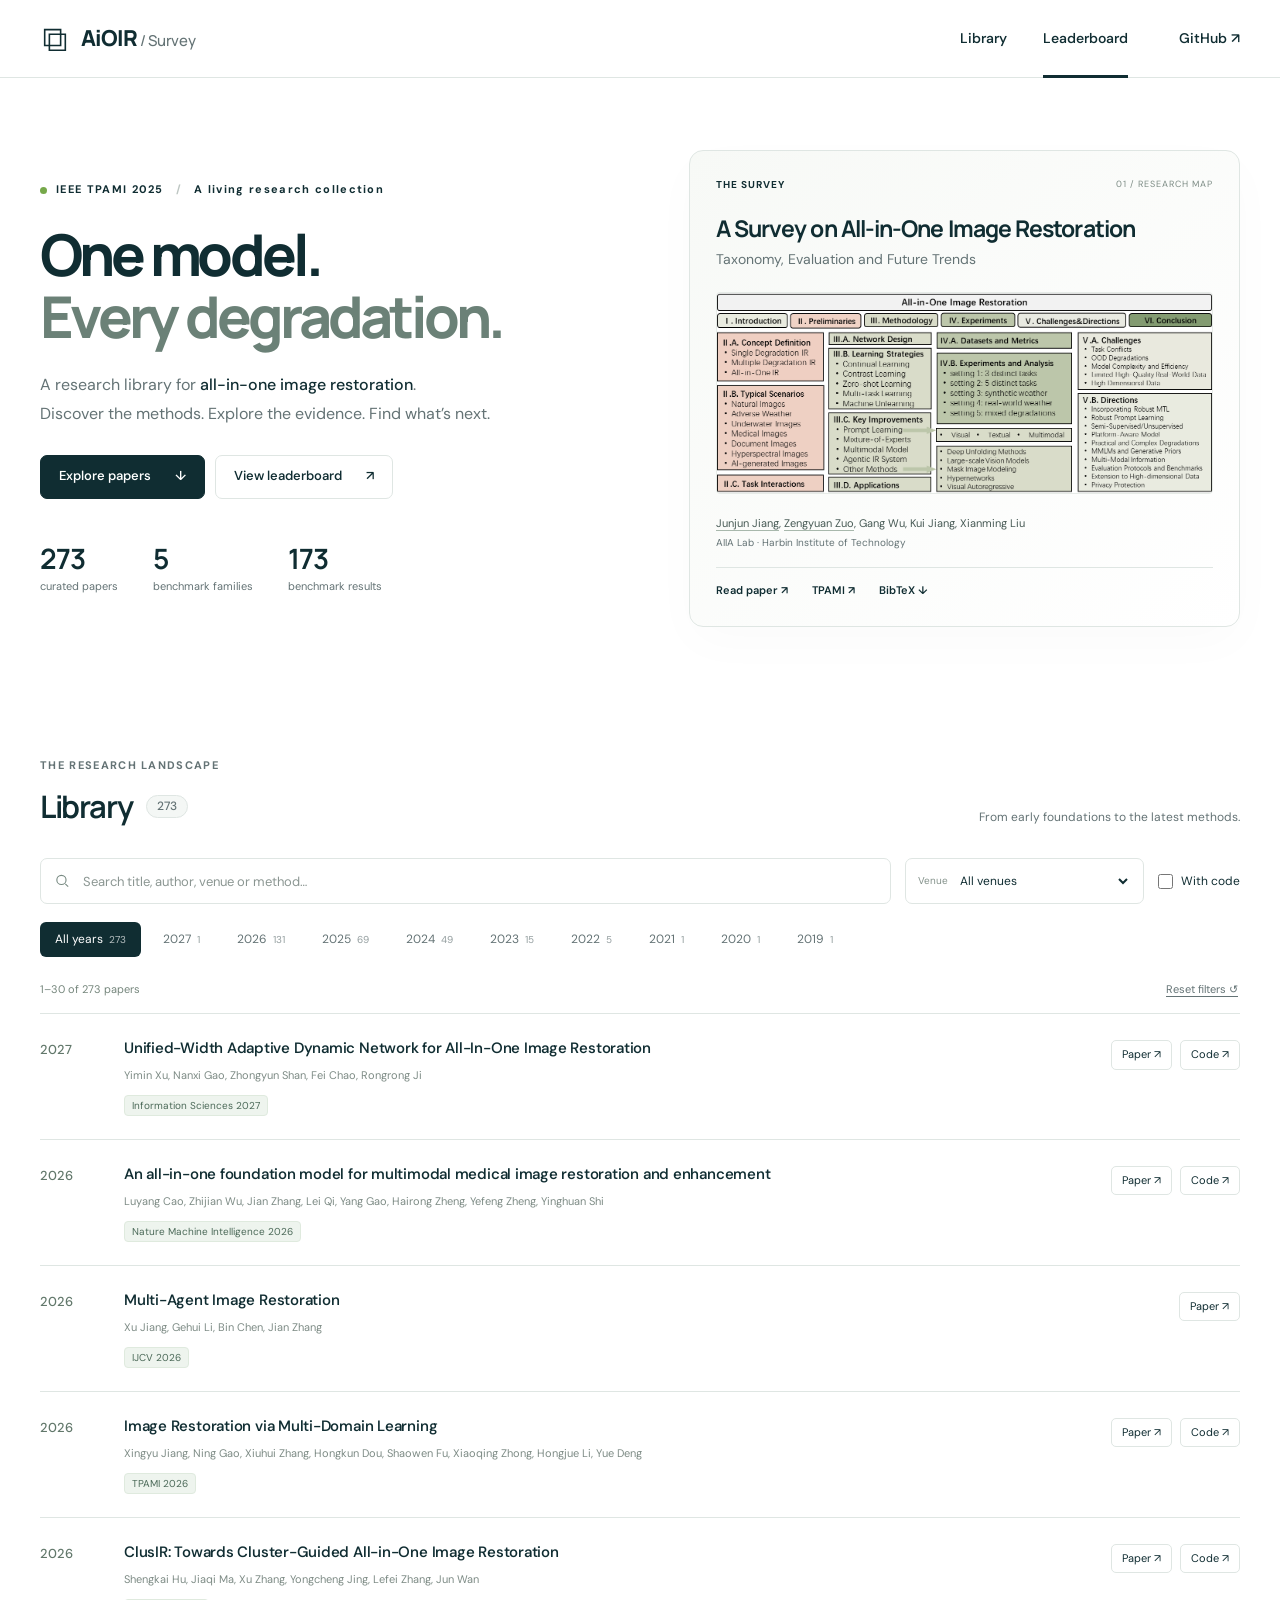
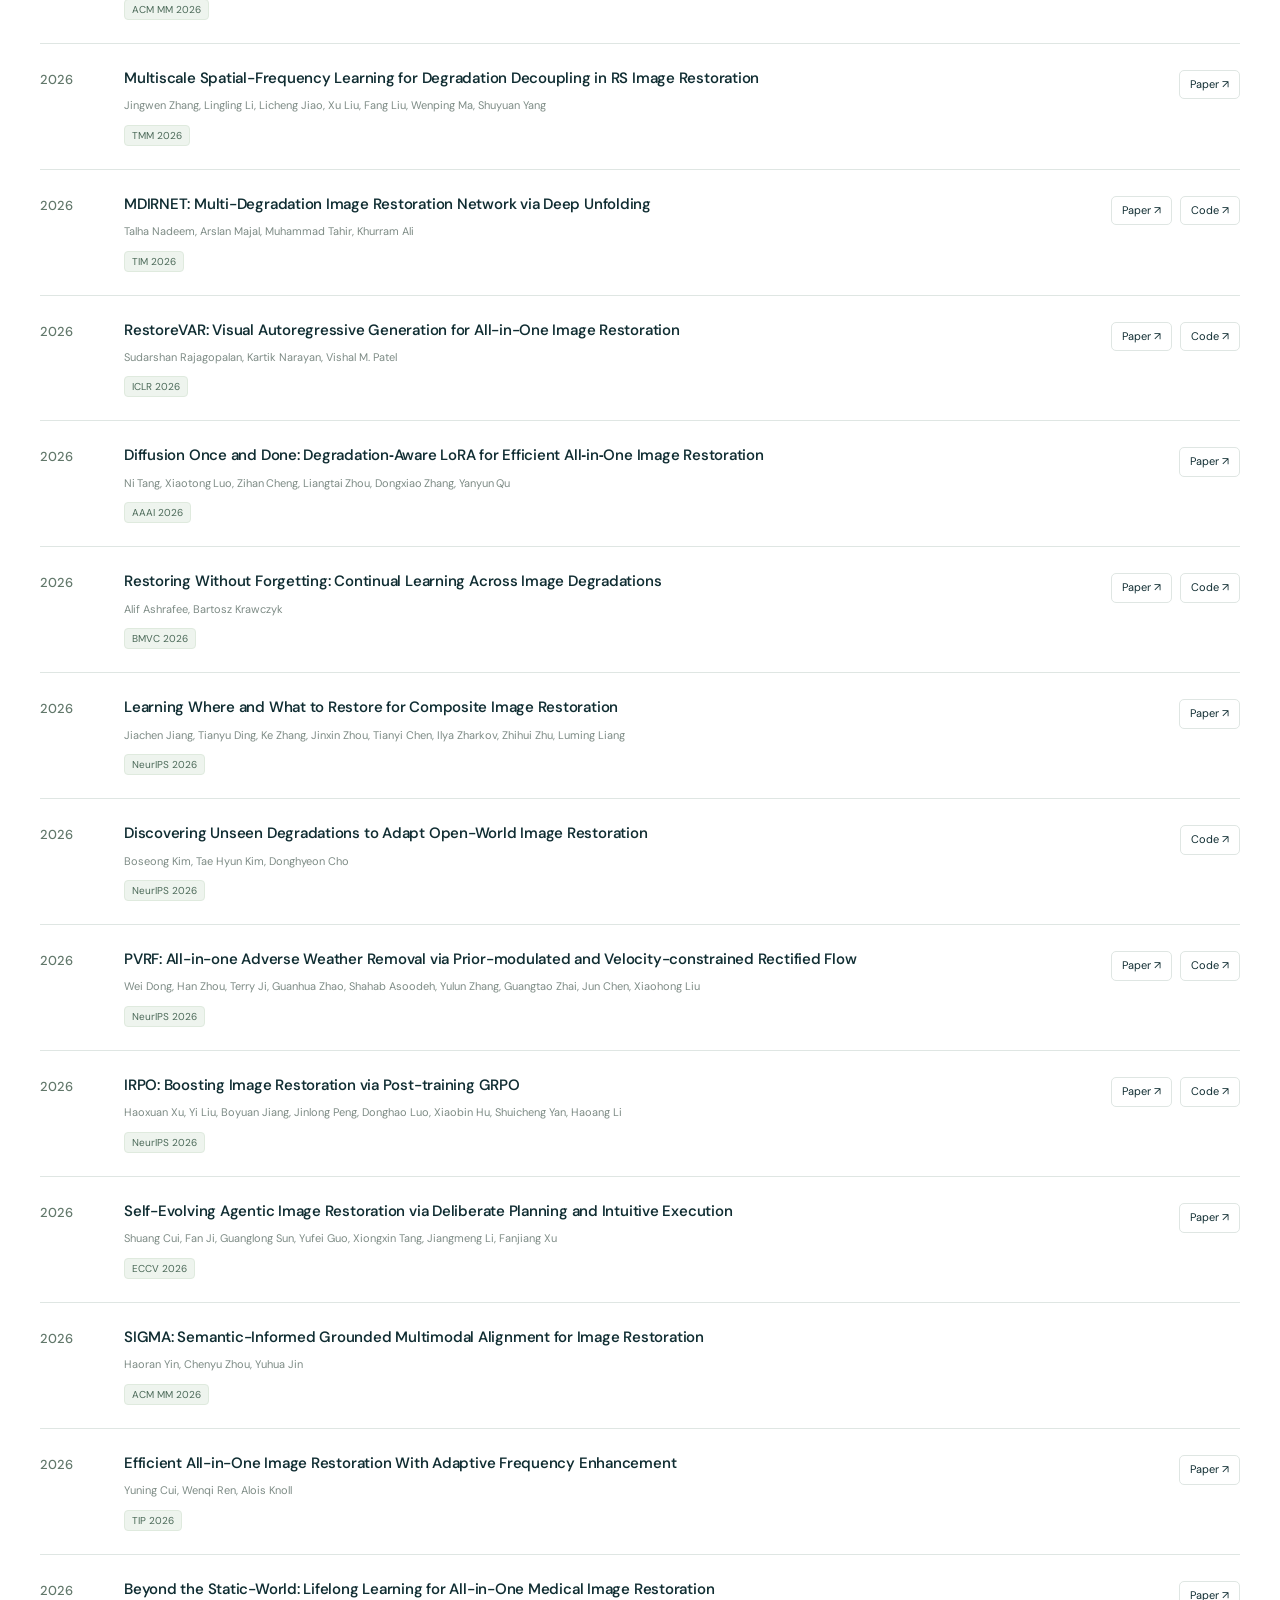
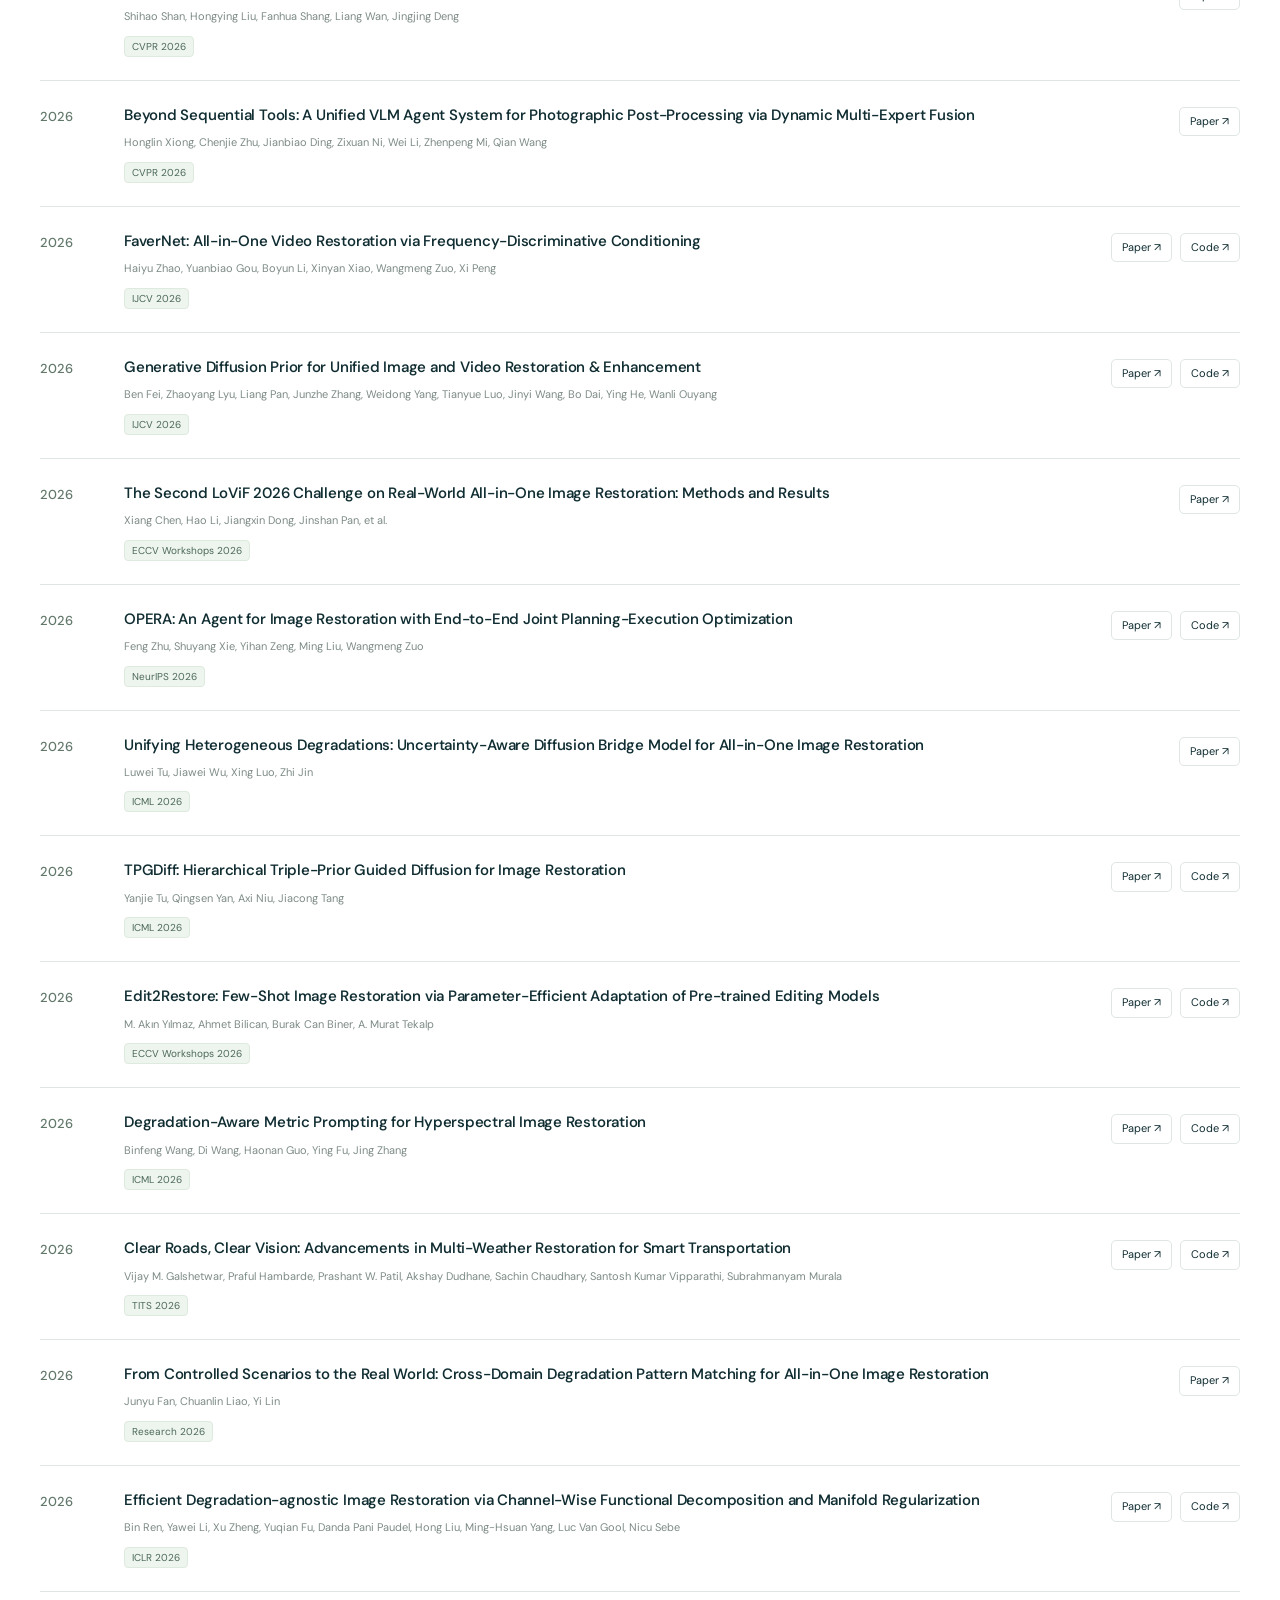
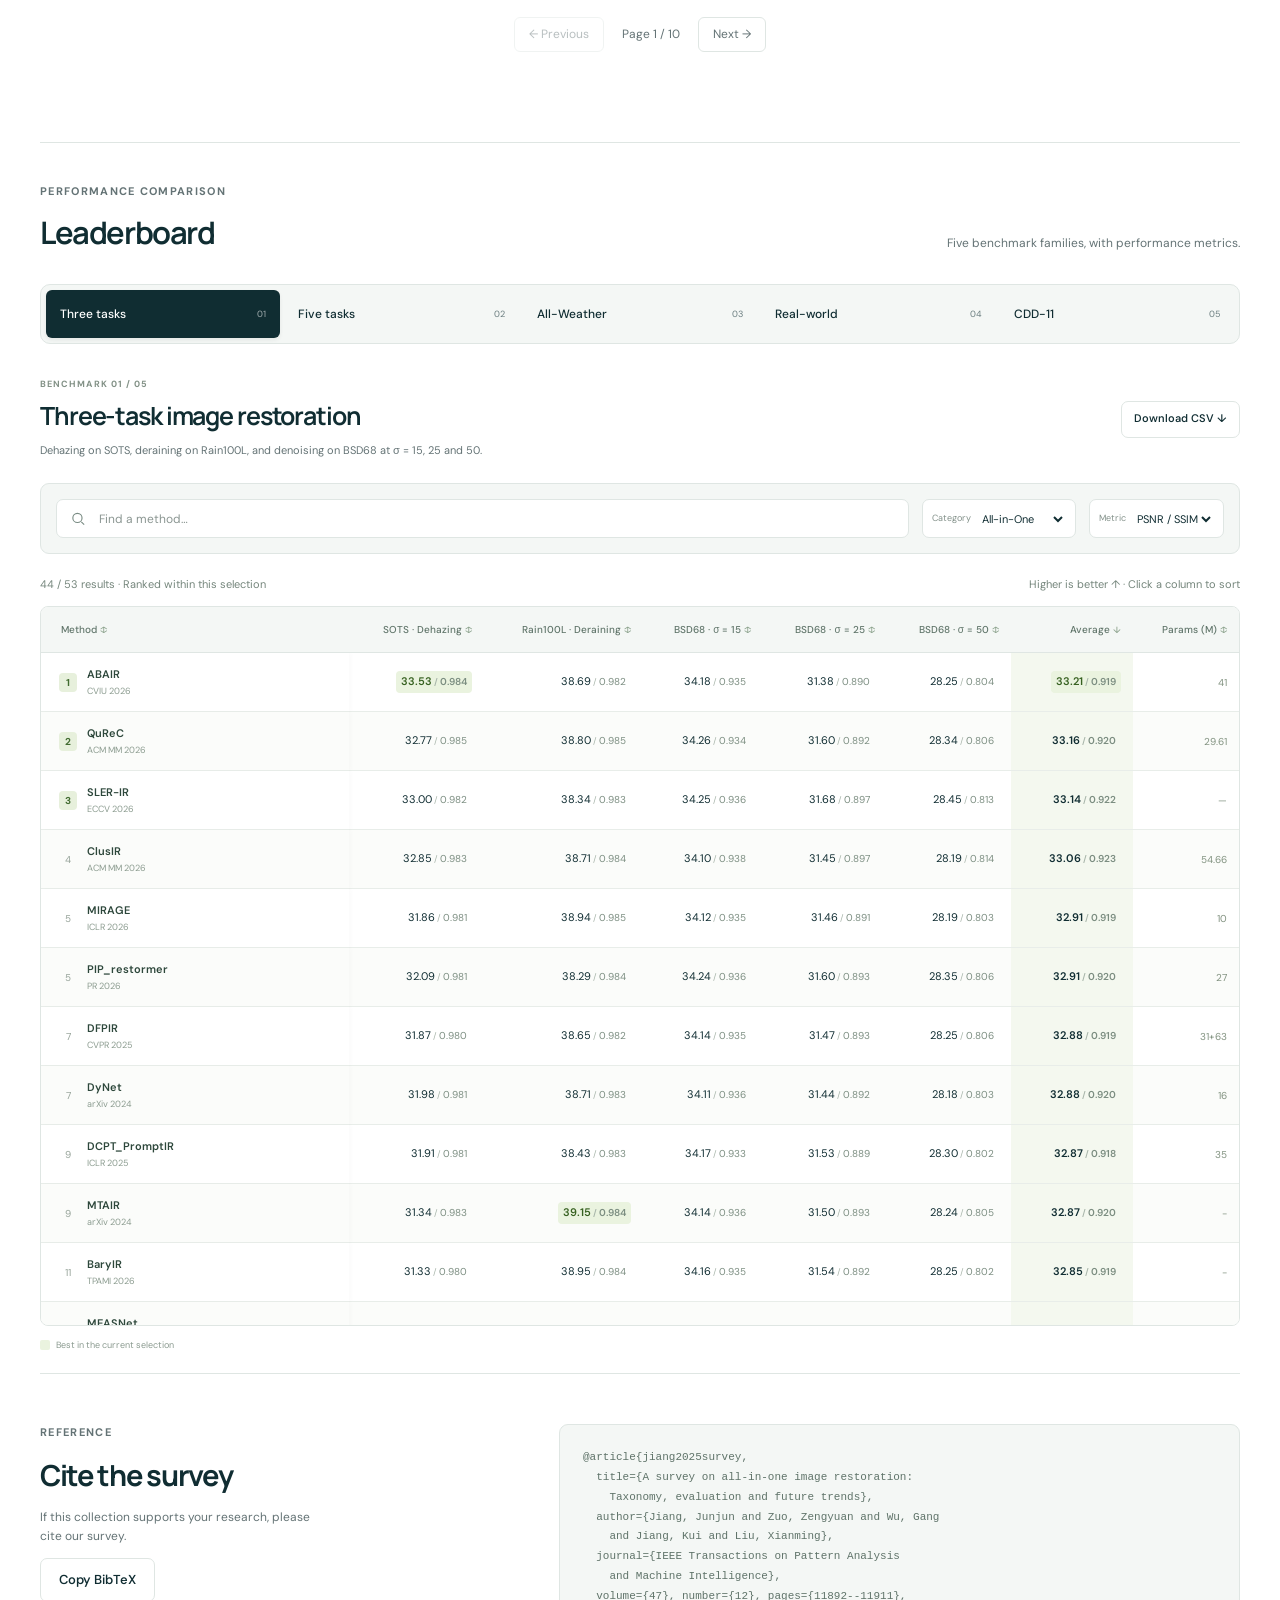
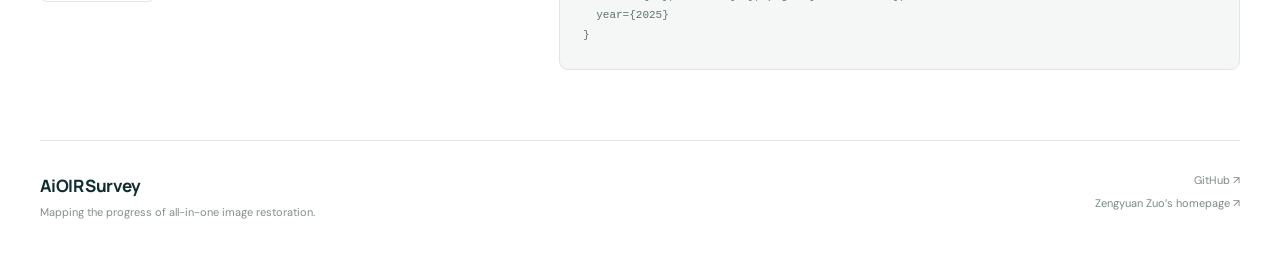
==== commit 562a7b3e: "Sync verified publication venues in Library and Leaderboard" ====
--- a/projects/aioir/index.html
+++ b/projects/aioir/index.html
@@ -23,11 +23,11 @@
         <h1>One model.<br><span>Every degradation.</span></h1>
         <p class="hero-description">A research library for <strong>all-in-one image restoration</strong>.<br>Discover the methods. Explore the evidence. Find what’s next.</p>
         <div class="hero-actions"><a class="button primary" href="#library">Explore papers <span>↓</span></a><a class="button secondary" href="#leaderboard">View leaderboard <span>↗</span></a></div>
-        <div class="hero-stats"><div><strong data-stat="papers">270</strong><span>curated papers</span></div><div><strong>5</strong><span>benchmark families</span></div><div><strong data-stat="results">173</strong><span>benchmark results</span></div></div>
+        <div class="hero-stats"><div><strong data-stat="papers">273</strong><span>curated papers</span></div><div><strong>5</strong><span>benchmark families</span></div><div><strong data-stat="results">173</strong><span>benchmark results</span></div></div>
       </div>
       <aside class="survey-panel"><div class="panel-label">THE SURVEY <span>01 / RESEARCH MAP</span></div><h2>A Survey on All-in-One Image Restoration</h2><p class="survey-subtitle">Taxonomy, Evaluation and Future Trends</p><a href="../../assets/home/survey.png" target="_blank" aria-label="Open the survey taxonomy figure"><img src="../../assets/home/survey.png" alt="Taxonomy of all-in-one image restoration methods from the survey" width="800" height="325"></a><p class="authors"><a href="https://homepage.hit.edu.cn/jiangjunjun">Junjun Jiang</a>, <a href="https://scholar.google.com/citations?user=jb-4yJgAAAAJ">Zengyuan Zuo</a>, Gang Wu, Kui Jiang, Xianming Liu</p><p class="affiliation">AIIA Lab · Harbin Institute of Technology</p><div class="resource-links"><a href="https://arxiv.org/abs/2410.15067">Read paper ↗</a><a href="https://ieeexplore.ieee.org/document/11123156">TPAMI ↗</a><a href="#citation">BibTeX ↓</a></div></aside>
     </section>
-    <section class="container library-section" id="library" aria-labelledby="library-heading"><div class="section-heading"><div><p class="eyebrow">THE RESEARCH LANDSCAPE</p><h2 id="library-heading">Library<span class="count-pill" id="paper-count">270</span></h2></div><p class="quiet">From early foundations to the latest methods.</p></div>
+    <section class="container library-section" id="library" aria-labelledby="library-heading"><div class="section-heading"><div><p class="eyebrow">THE RESEARCH LANDSCAPE</p><h2 id="library-heading">Library<span class="count-pill" id="paper-count">273</span></h2></div><p class="quiet">From early foundations to the latest methods.</p></div>
       <div class="library-toolbar"><label class="search-field"><svg viewBox="0 0 24 24" aria-hidden="true"><circle cx="10.5" cy="10.5" r="6.5"/><path d="m16 16 4 4"/></svg><input type="search" id="paper-search" aria-label="Search papers" placeholder="Search title, author, venue or method…"></label><label class="select-field"><span>Venue</span><select id="venue-filter" aria-label="Filter by venue"><option value="">All venues</option></select></label><label class="checkbox-label"><input id="code-filter" type="checkbox"> With code</label></div>
       <div class="year-tabs" id="year-tabs" aria-label="Filter by year"></div>
       <div class="results-meta"><span id="paper-status" aria-live="polite">Loading papers…</span><button class="text-button" id="reset-papers">Reset filters ↺</button></div><div id="papers" class="paper-list"></div><div id="paper-pagination" class="pagination"></div><noscript><p>Enable JavaScript to search the library, or <a href="https://github.com/Harbinzzy/All-in-One-Image-Restoration-Survey#all-in-one-image-restoration-paper-list">read the complete paper list on GitHub</a>.</p></noscript>
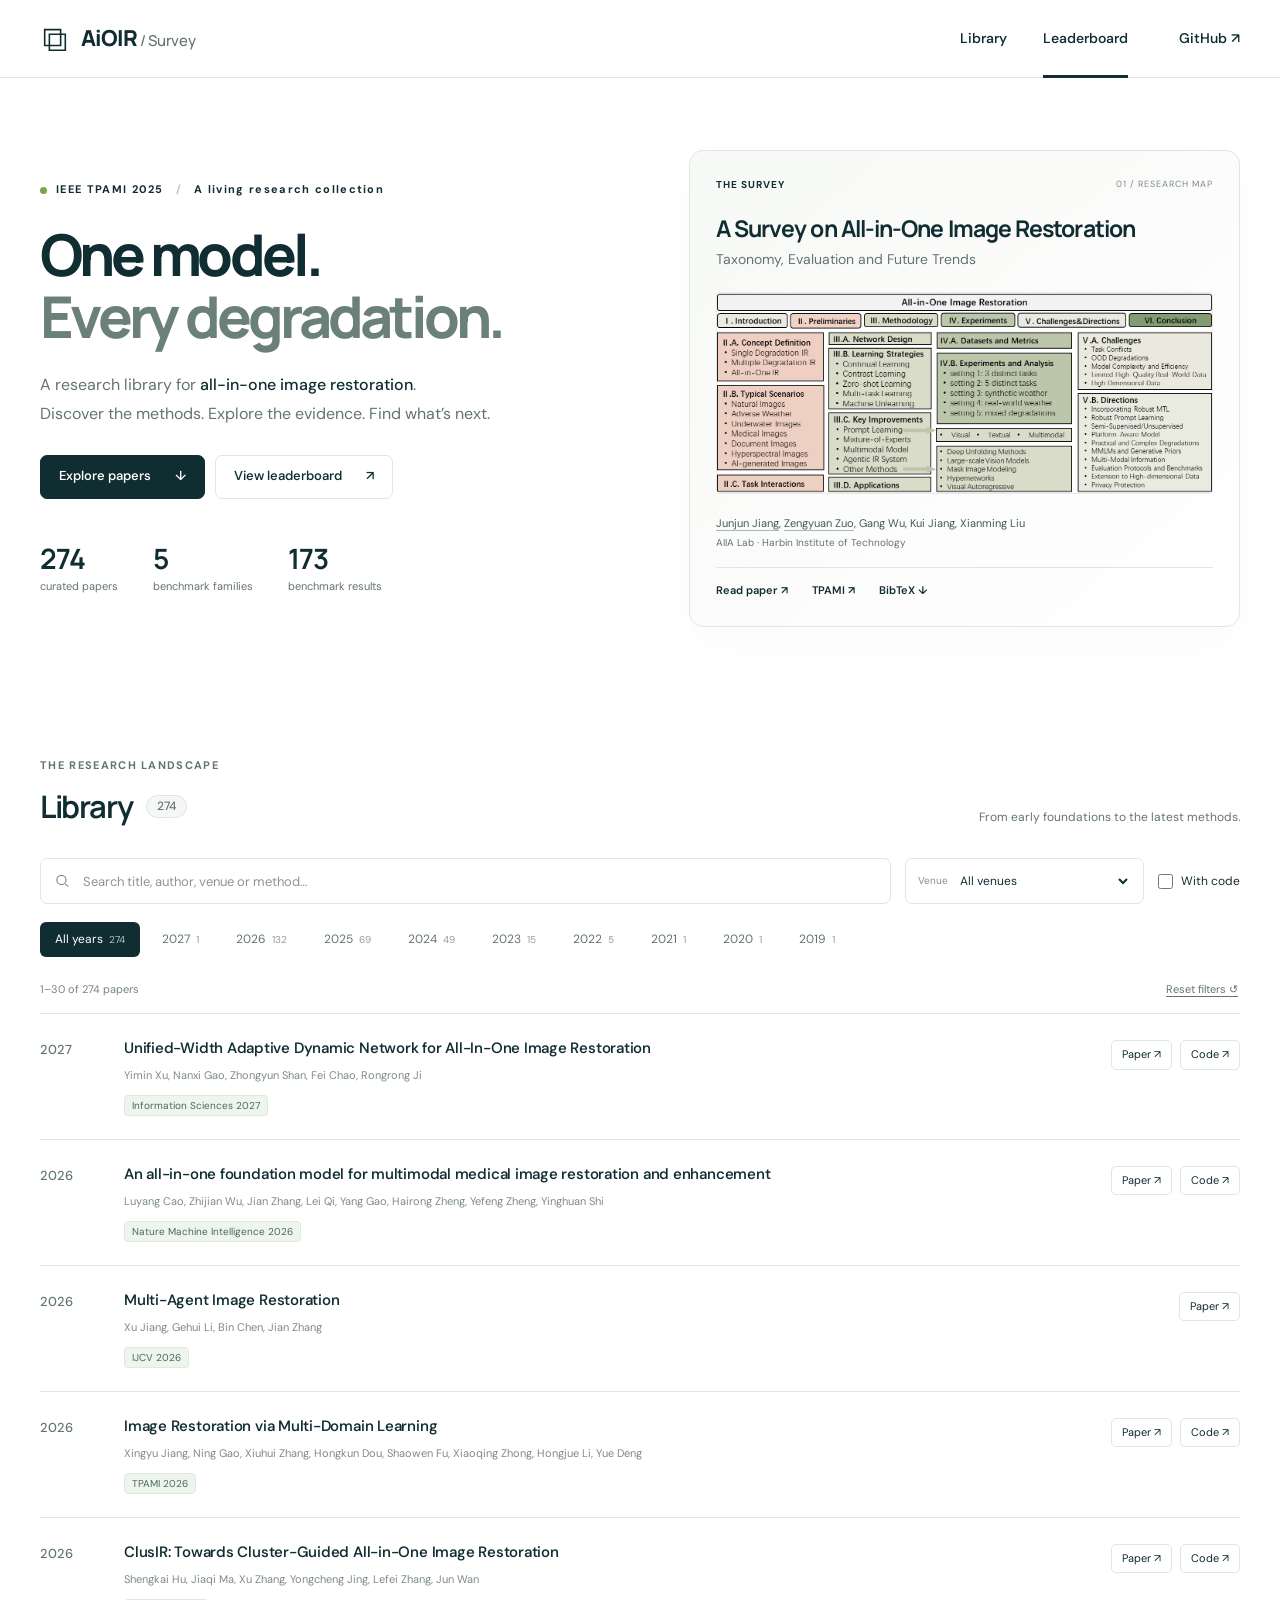
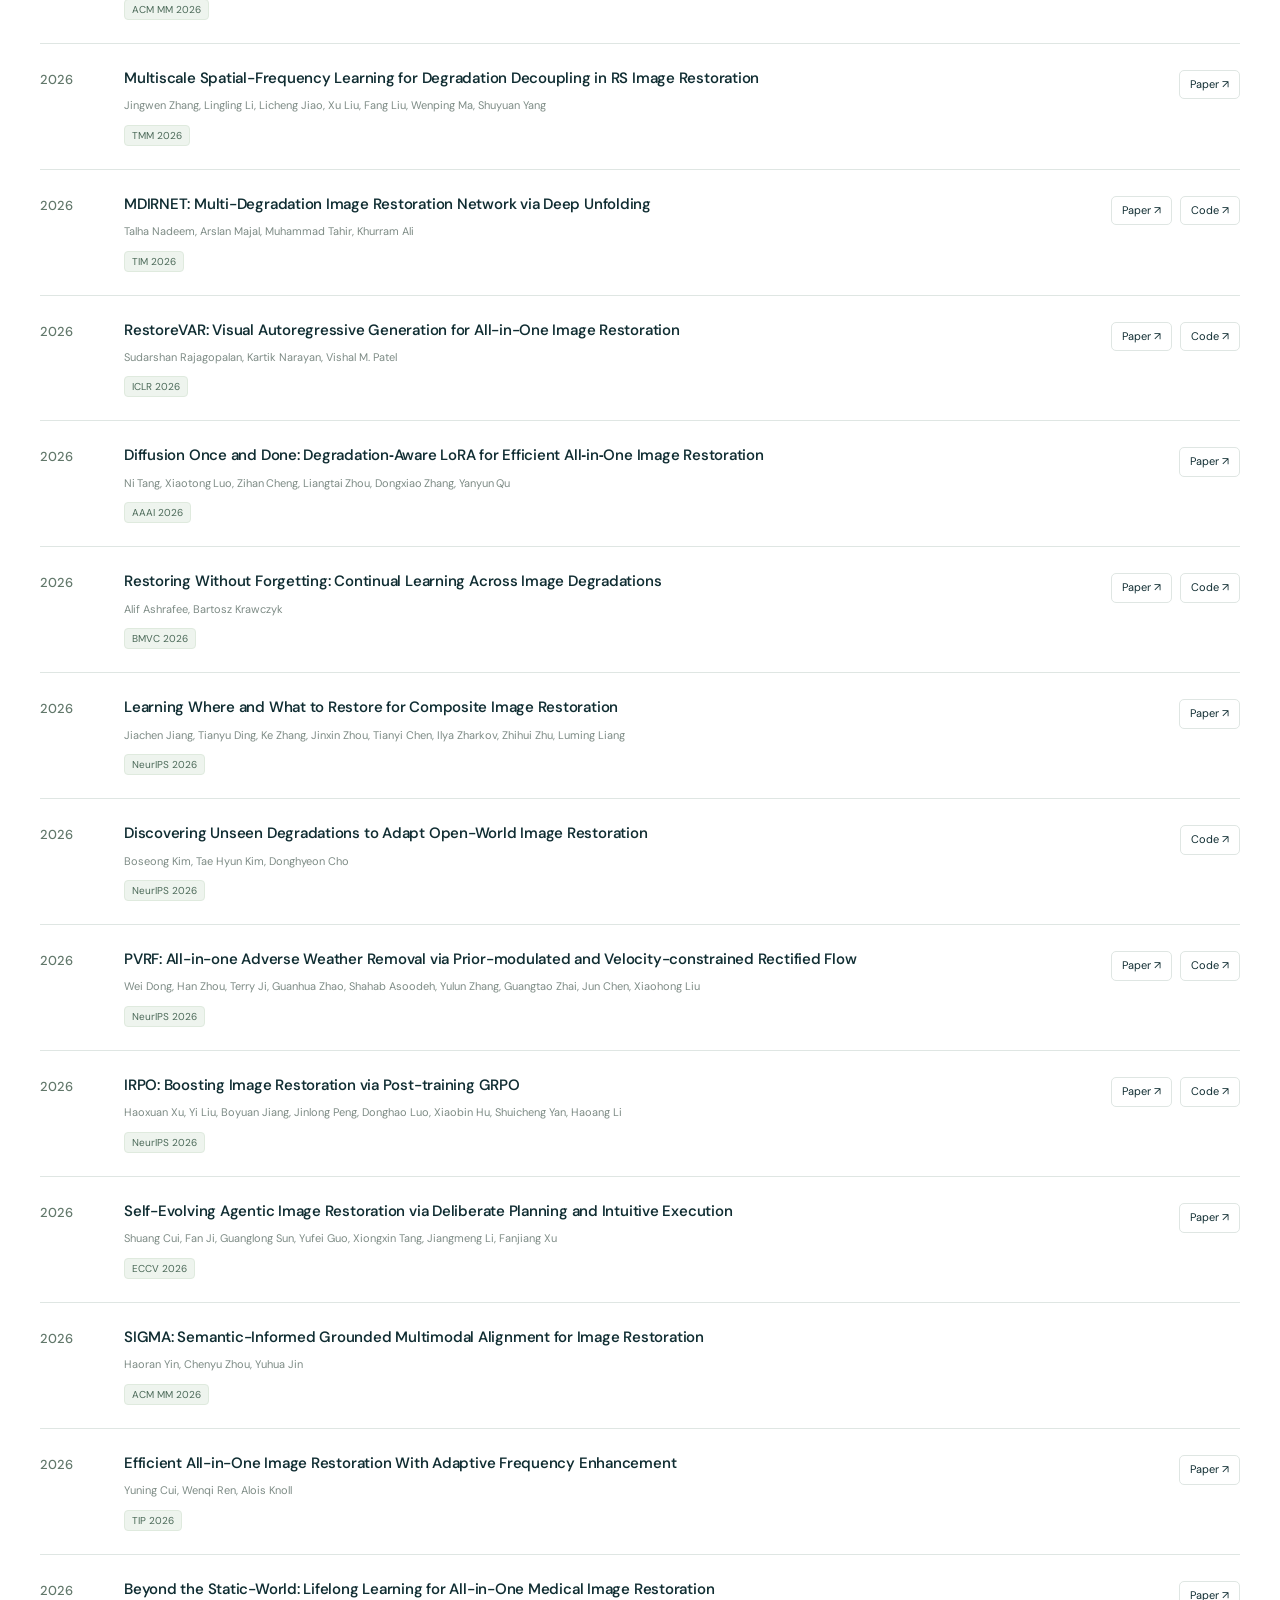
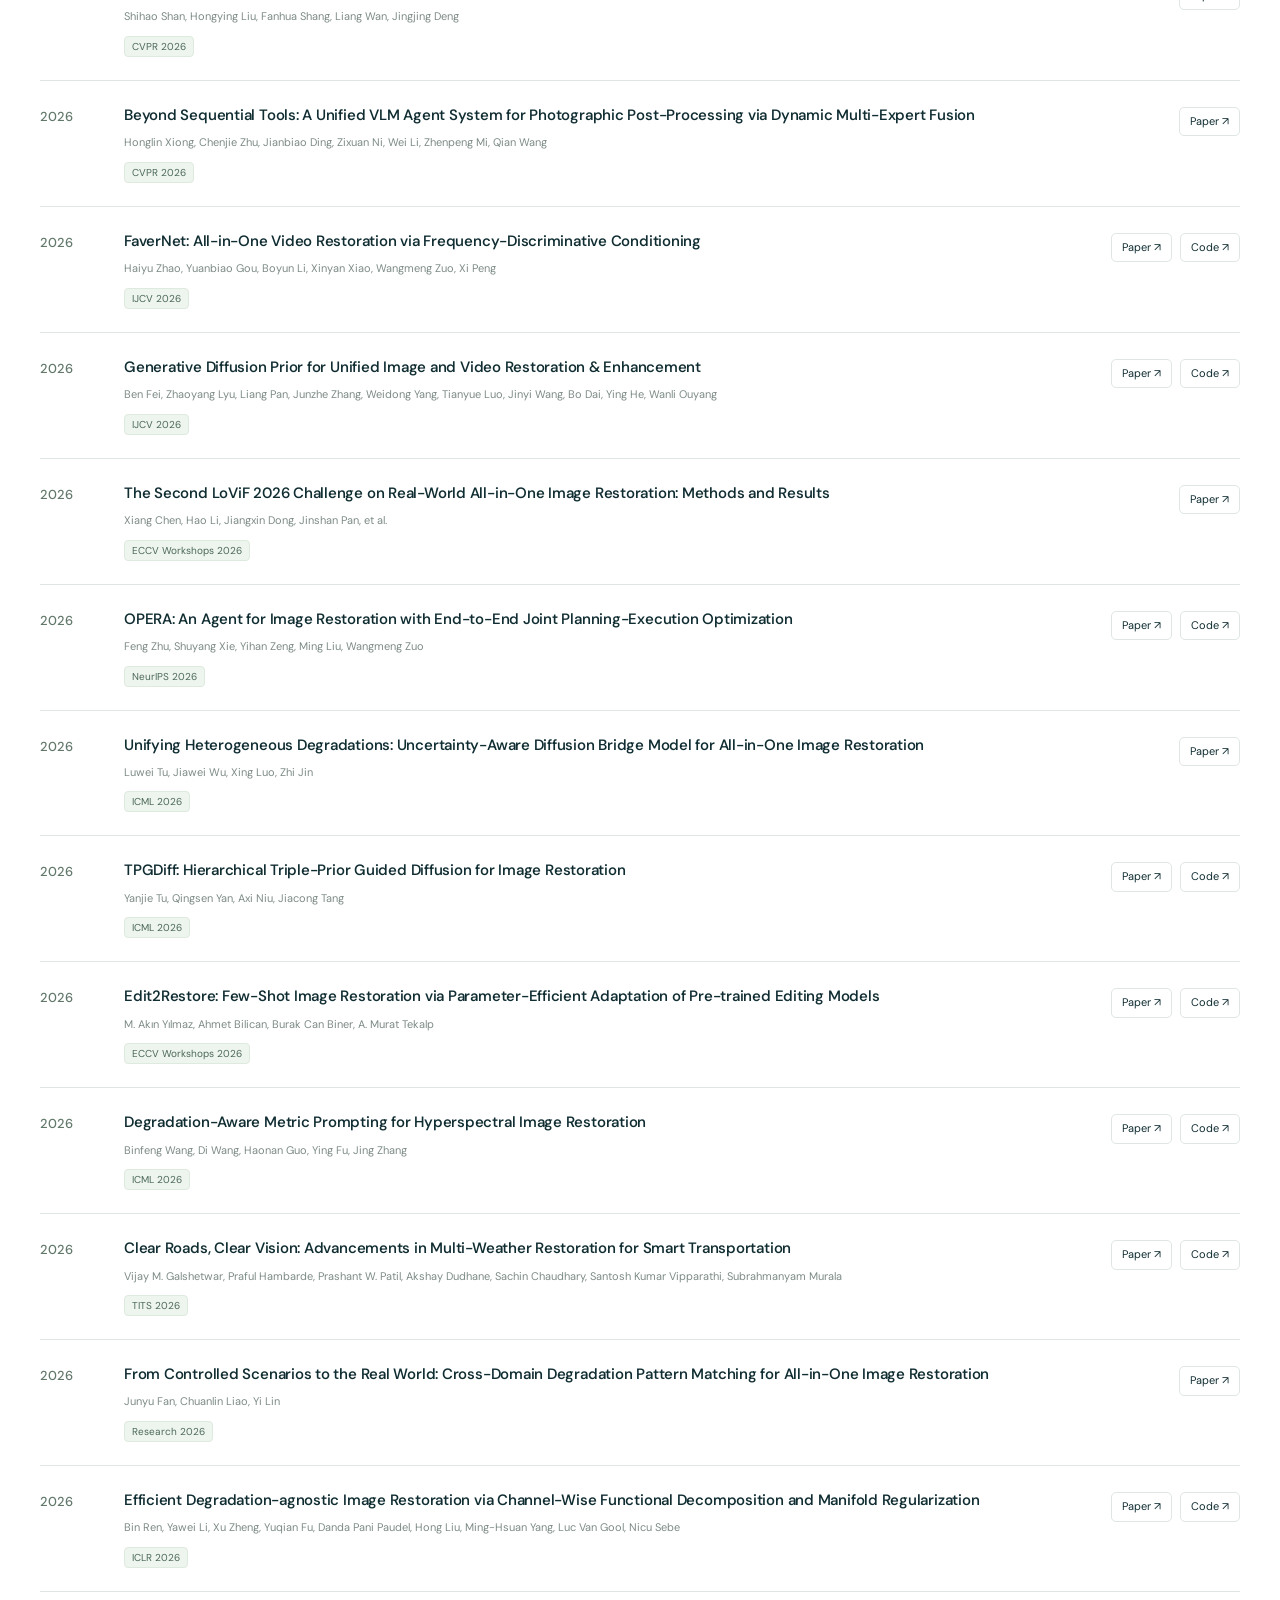
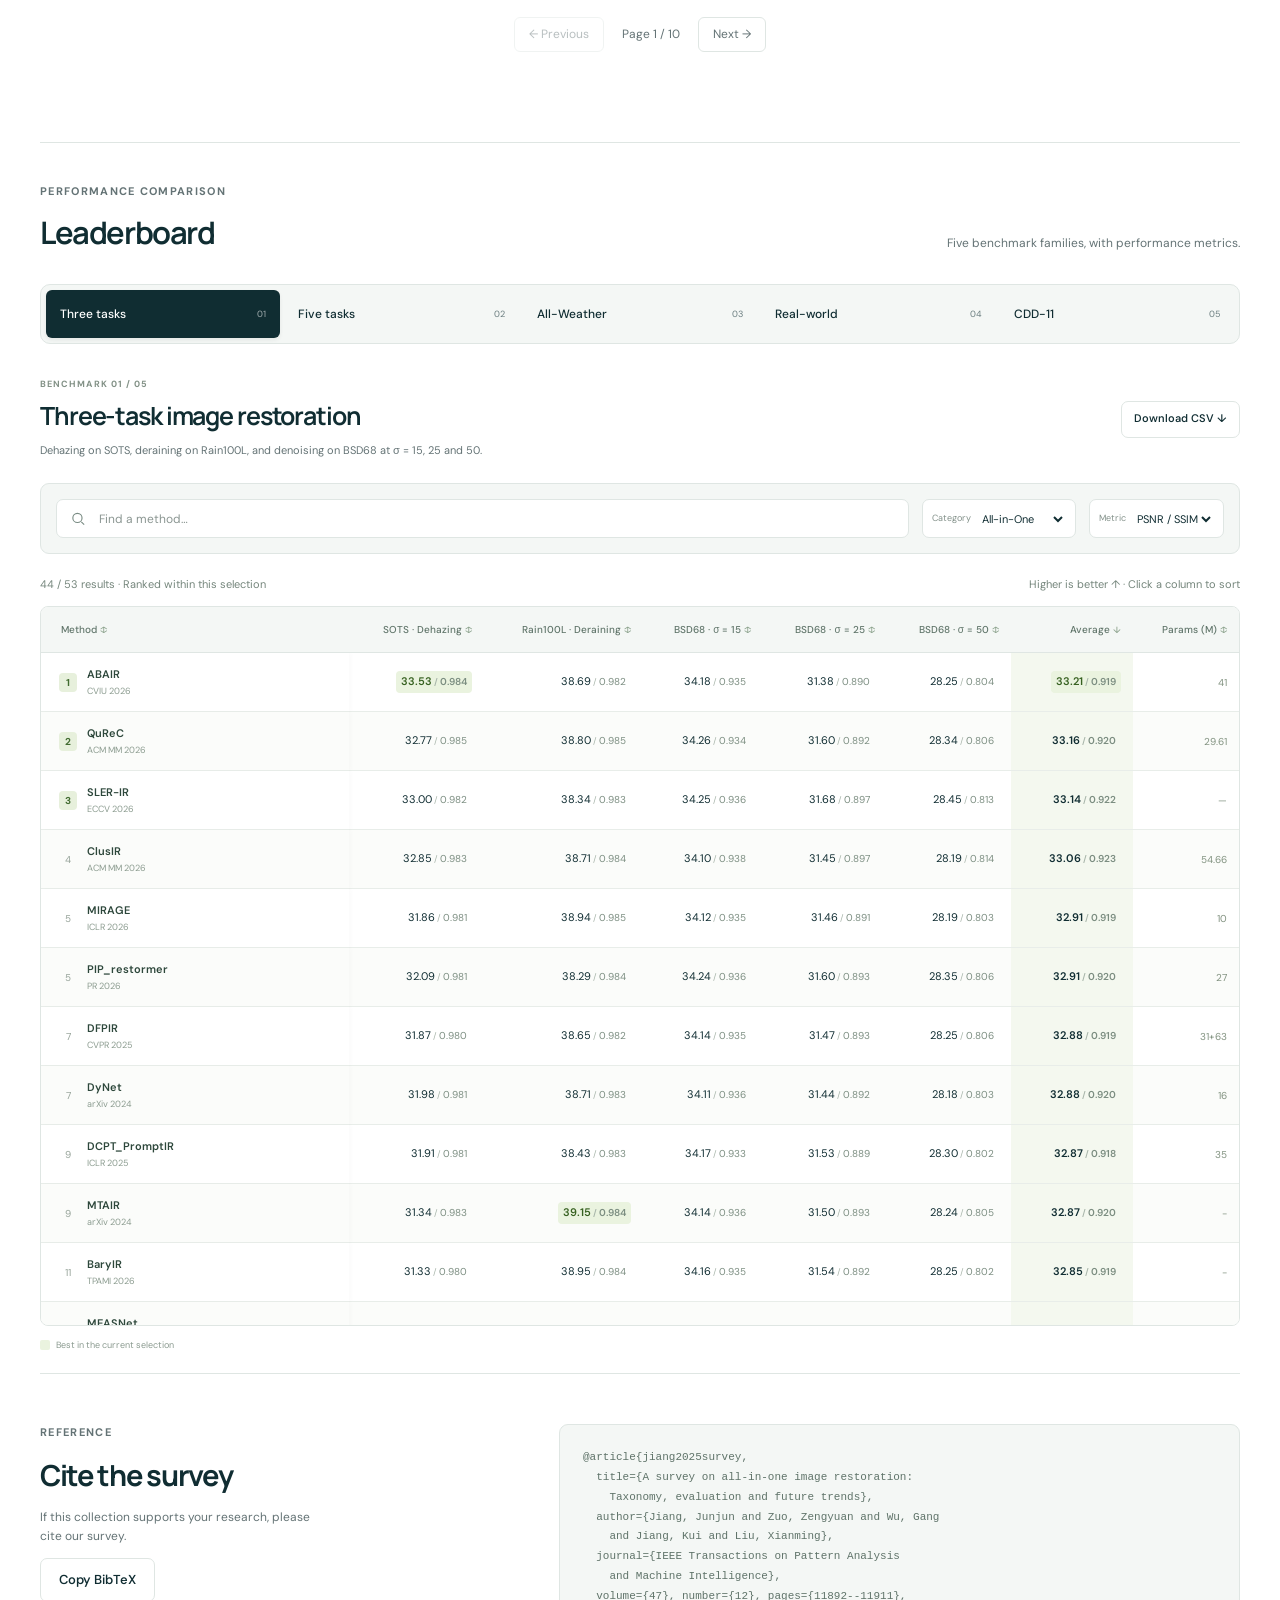
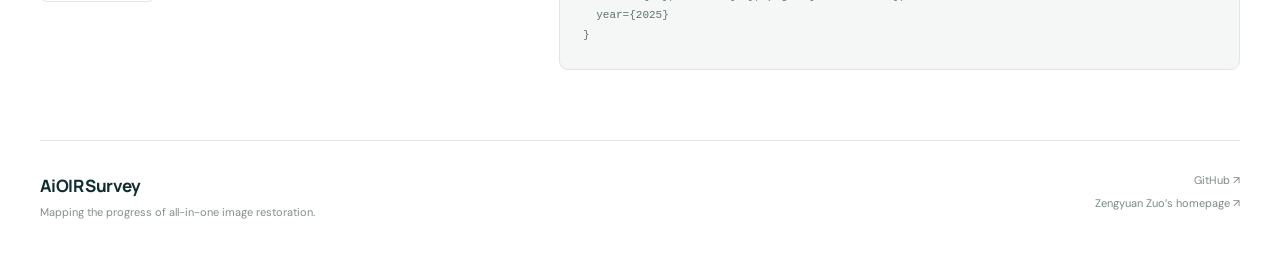
==== commit 17ec239c: "update" ====
--- a/projects/aioir/index.html
+++ b/projects/aioir/index.html
@@ -23,11 +23,11 @@
         <h1>One model.<br><span>Every degradation.</span></h1>
         <p class="hero-description">A research library for <strong>all-in-one image restoration</strong>.<br>Discover the methods. Explore the evidence. Find what’s next.</p>
         <div class="hero-actions"><a class="button primary" href="#library">Explore papers <span>↓</span></a><a class="button secondary" href="#leaderboard">View leaderboard <span>↗</span></a></div>
-        <div class="hero-stats"><div><strong data-stat="papers">273</strong><span>curated papers</span></div><div><strong>5</strong><span>benchmark families</span></div><div><strong data-stat="results">173</strong><span>benchmark results</span></div></div>
+        <div class="hero-stats"><div><strong data-stat="papers">274</strong><span>curated papers</span></div><div><strong>5</strong><span>benchmark families</span></div><div><strong data-stat="results">173</strong><span>benchmark results</span></div></div>
       </div>
       <aside class="survey-panel"><div class="panel-label">THE SURVEY <span>01 / RESEARCH MAP</span></div><h2>A Survey on All-in-One Image Restoration</h2><p class="survey-subtitle">Taxonomy, Evaluation and Future Trends</p><a href="../../assets/home/survey.png" target="_blank" aria-label="Open the survey taxonomy figure"><img src="../../assets/home/survey.png" alt="Taxonomy of all-in-one image restoration methods from the survey" width="800" height="325"></a><p class="authors"><a href="https://homepage.hit.edu.cn/jiangjunjun">Junjun Jiang</a>, <a href="https://scholar.google.com/citations?user=jb-4yJgAAAAJ">Zengyuan Zuo</a>, Gang Wu, Kui Jiang, Xianming Liu</p><p class="affiliation">AIIA Lab · Harbin Institute of Technology</p><div class="resource-links"><a href="https://arxiv.org/abs/2410.15067">Read paper ↗</a><a href="https://ieeexplore.ieee.org/document/11123156">TPAMI ↗</a><a href="#citation">BibTeX ↓</a></div></aside>
     </section>
-    <section class="container library-section" id="library" aria-labelledby="library-heading"><div class="section-heading"><div><p class="eyebrow">THE RESEARCH LANDSCAPE</p><h2 id="library-heading">Library<span class="count-pill" id="paper-count">273</span></h2></div><p class="quiet">From early foundations to the latest methods.</p></div>
+    <section class="container library-section" id="library" aria-labelledby="library-heading"><div class="section-heading"><div><p class="eyebrow">THE RESEARCH LANDSCAPE</p><h2 id="library-heading">Library<span class="count-pill" id="paper-count">274</span></h2></div><p class="quiet">From early foundations to the latest methods.</p></div>
       <div class="library-toolbar"><label class="search-field"><svg viewBox="0 0 24 24" aria-hidden="true"><circle cx="10.5" cy="10.5" r="6.5"/><path d="m16 16 4 4"/></svg><input type="search" id="paper-search" aria-label="Search papers" placeholder="Search title, author, venue or method…"></label><label class="select-field"><span>Venue</span><select id="venue-filter" aria-label="Filter by venue"><option value="">All venues</option></select></label><label class="checkbox-label"><input id="code-filter" type="checkbox"> With code</label></div>
       <div class="year-tabs" id="year-tabs" aria-label="Filter by year"></div>
       <div class="results-meta"><span id="paper-status" aria-live="polite">Loading papers…</span><button class="text-button" id="reset-papers">Reset filters ↺</button></div><div id="papers" class="paper-list"></div><div id="paper-pagination" class="pagination"></div><noscript><p>Enable JavaScript to search the library, or <a href="https://github.com/Harbinzzy/All-in-One-Image-Restoration-Survey#all-in-one-image-restoration-paper-list">read the complete paper list on GitHub</a>.</p></noscript>
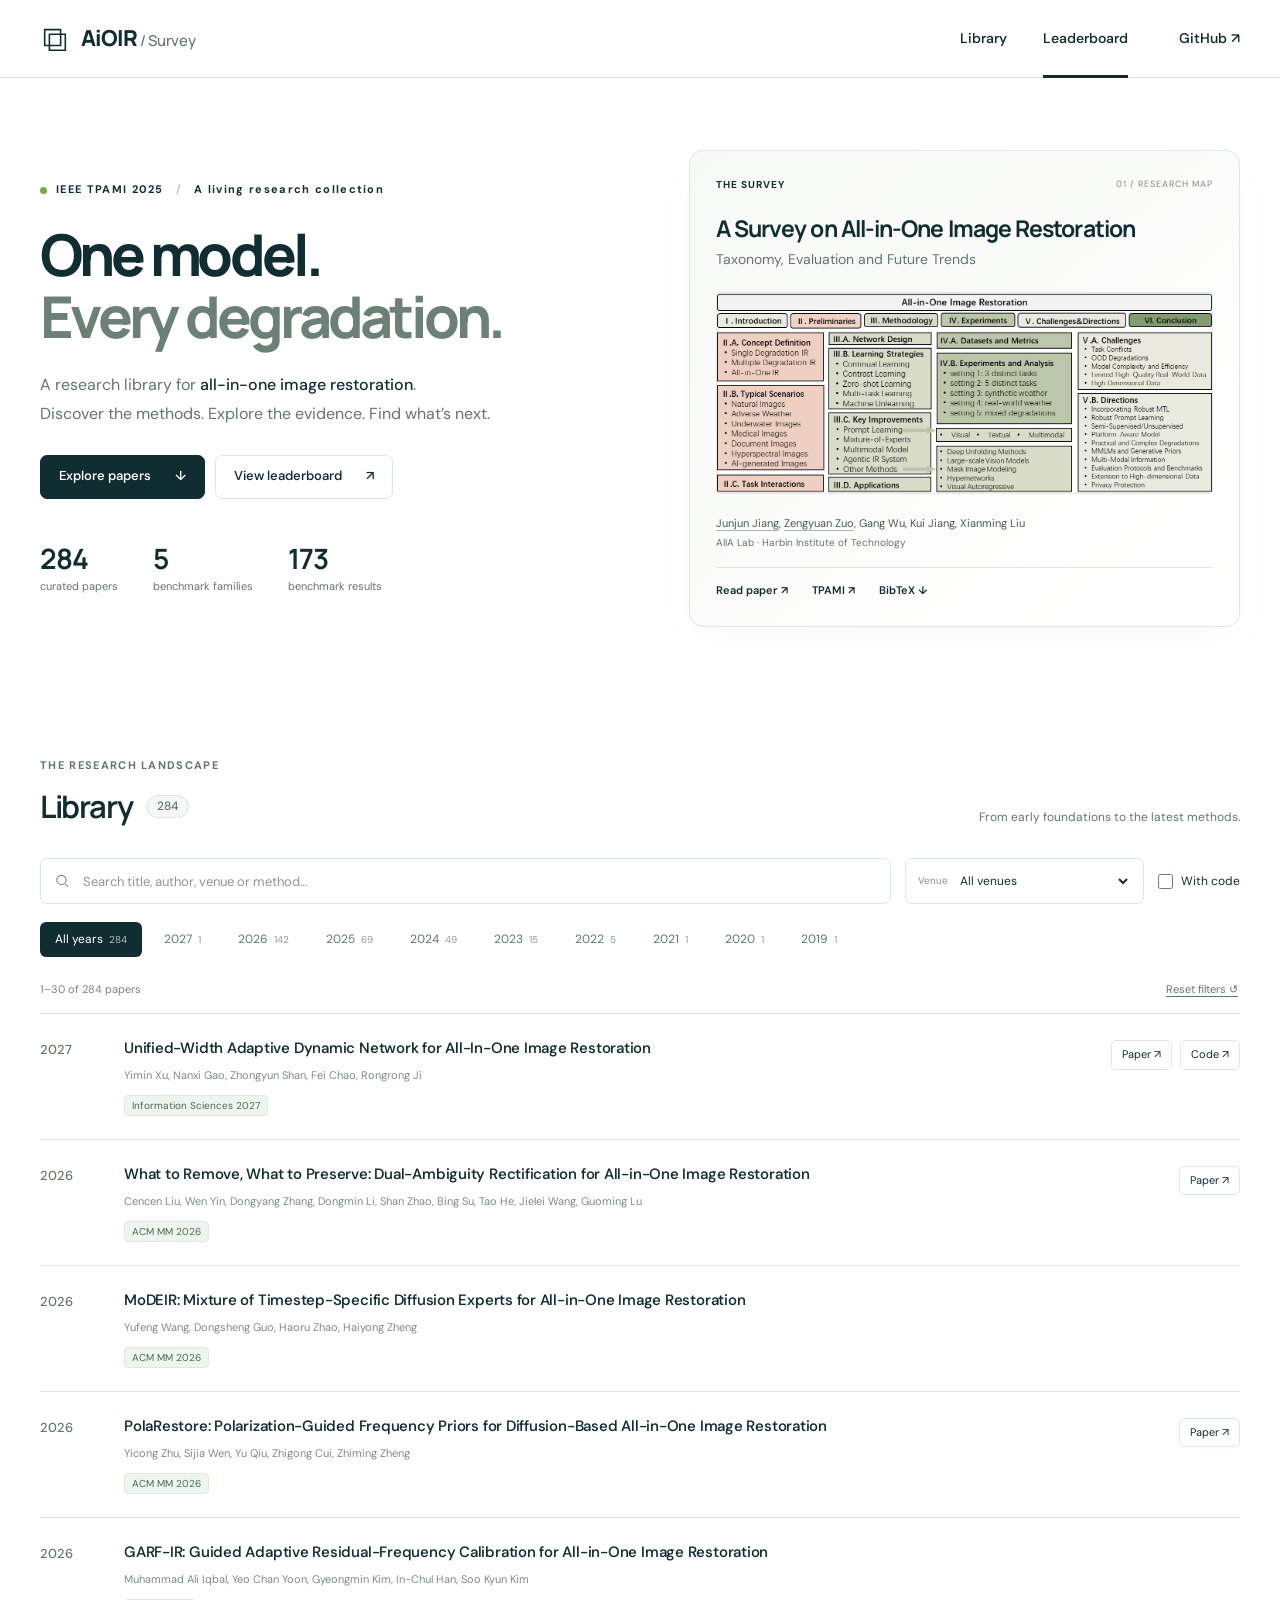
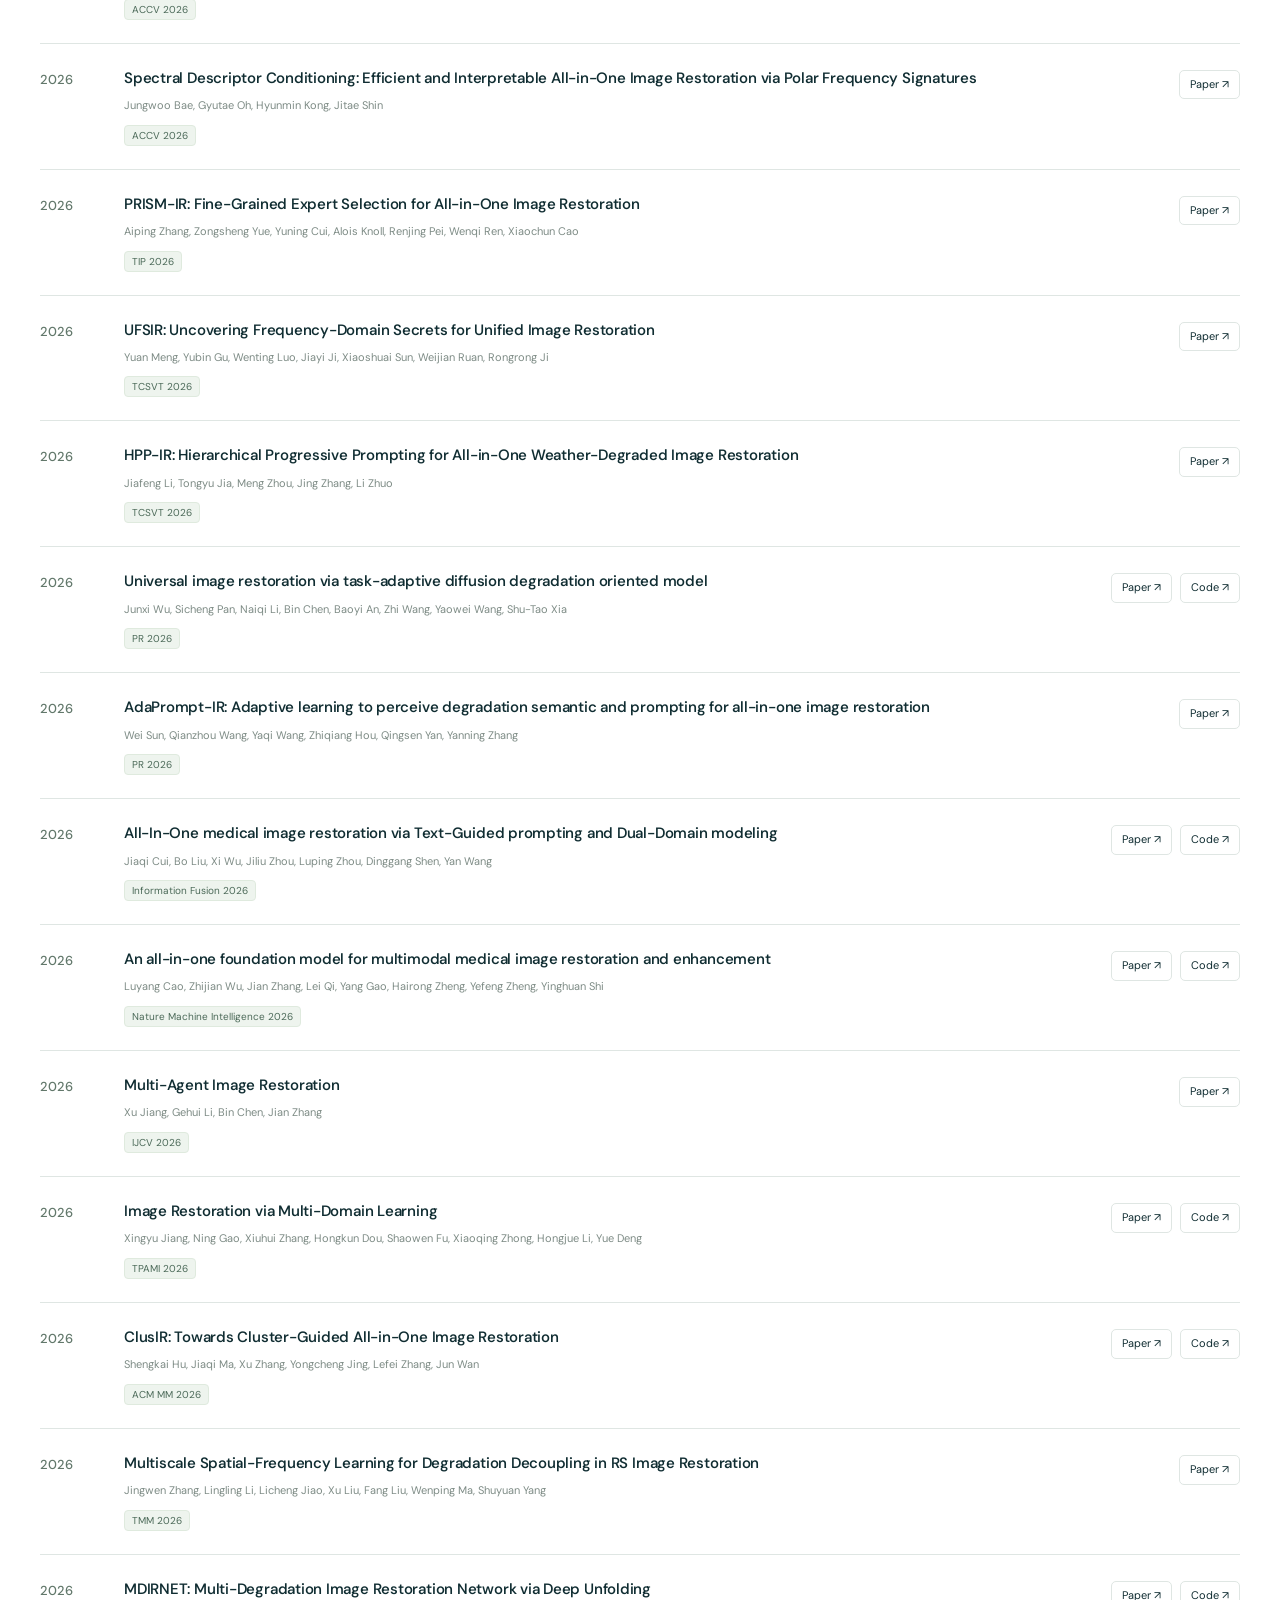
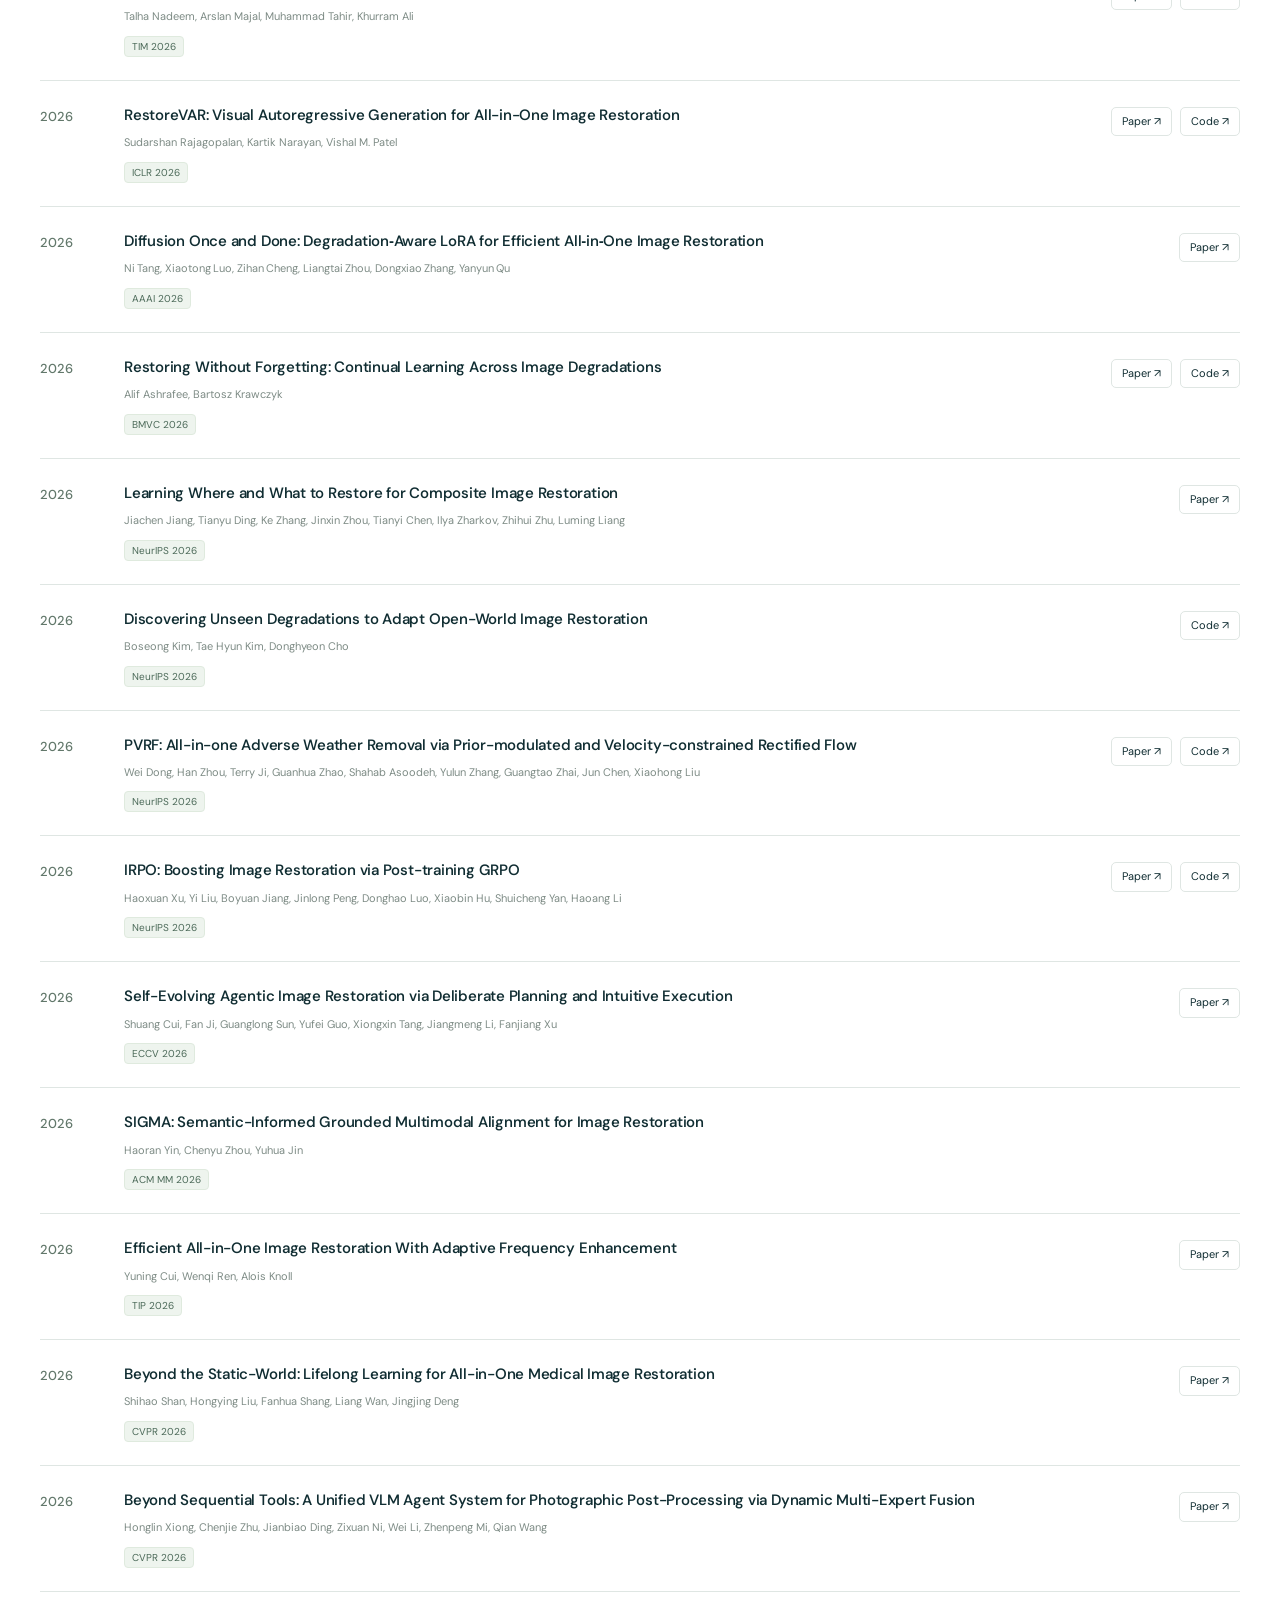
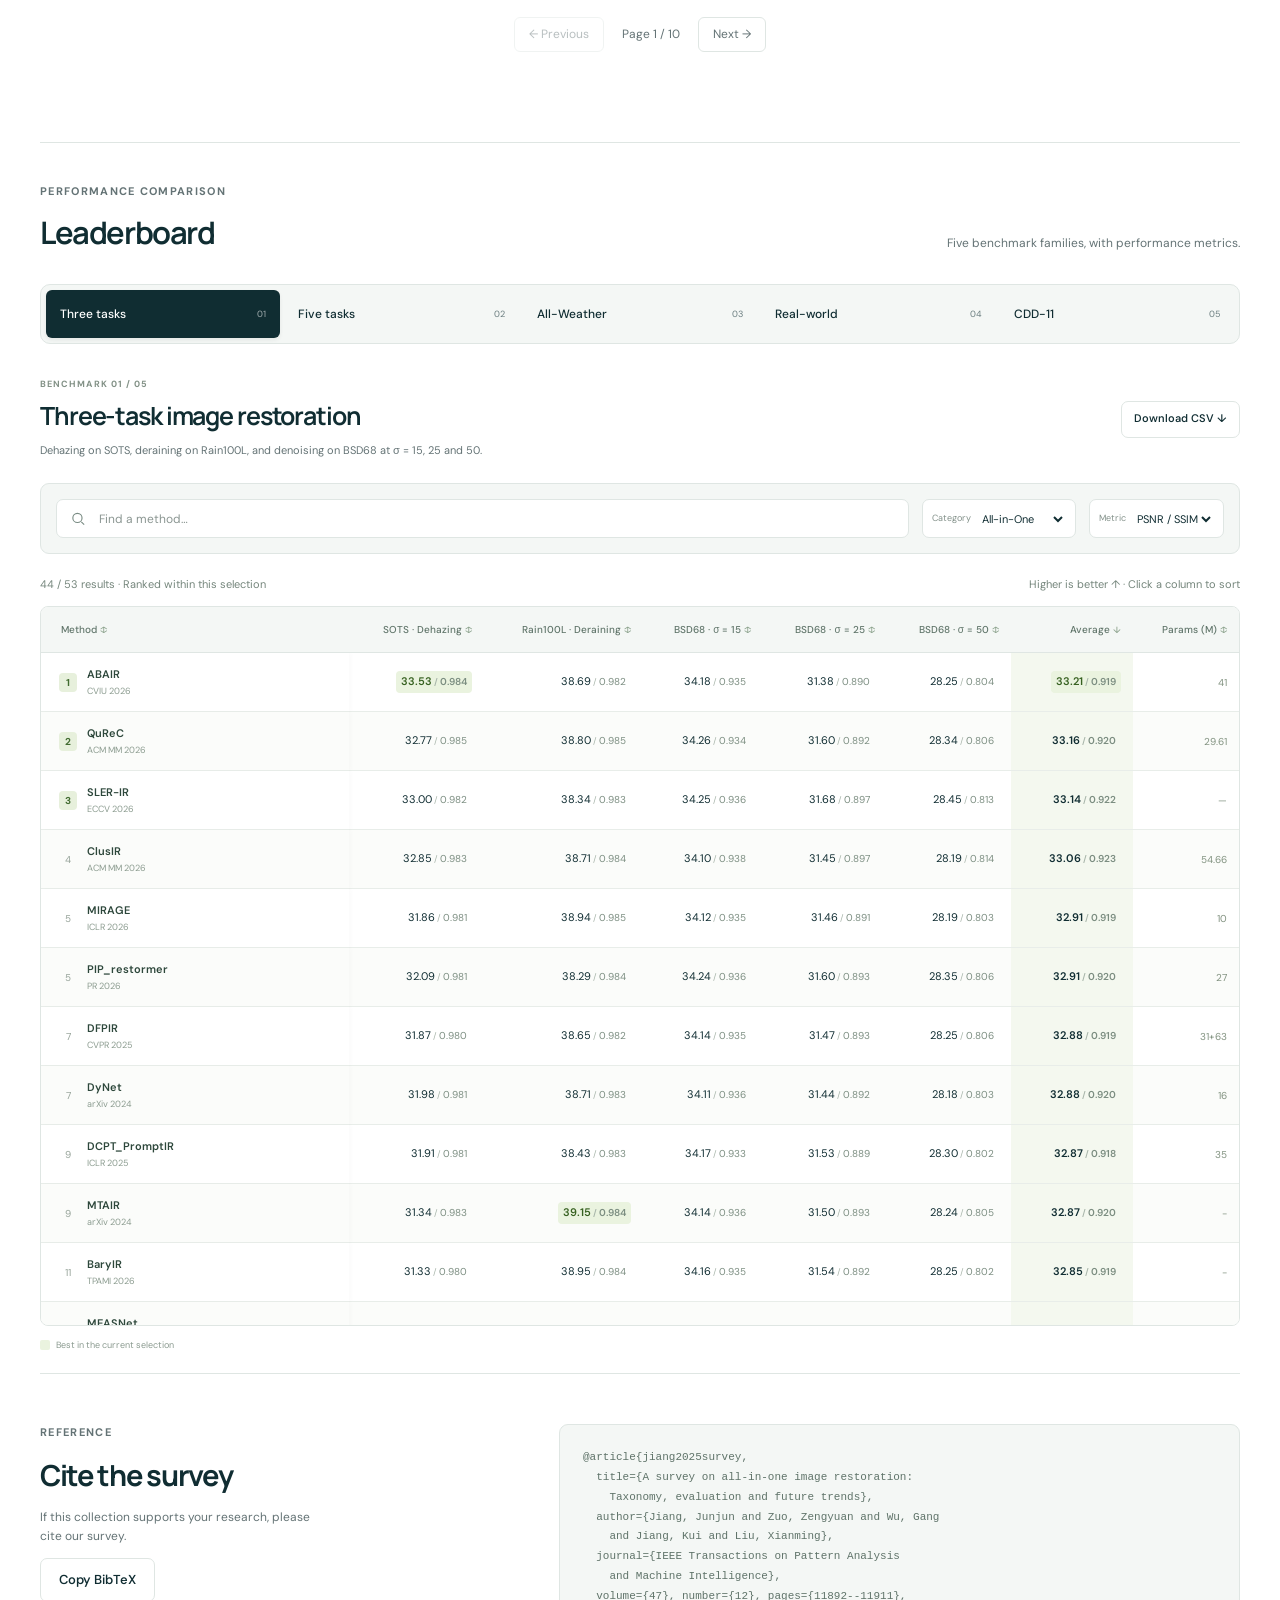
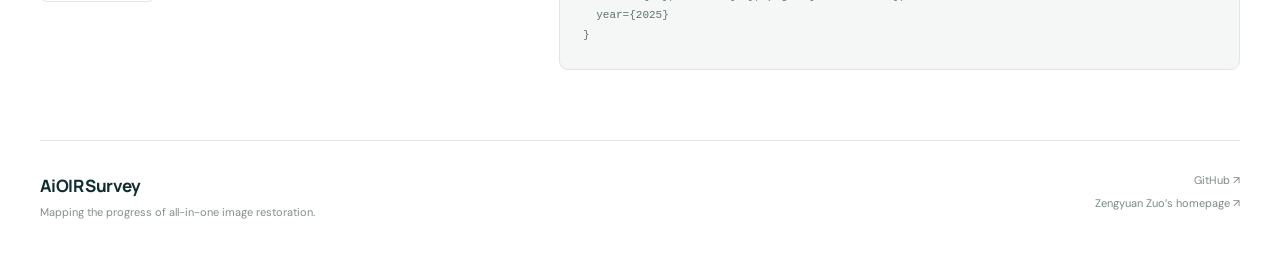
==== commit ad1d7f67: "update" ====
--- a/projects/aioir/index.html
+++ b/projects/aioir/index.html
@@ -9,7 +9,7 @@
   <meta property="og:image" content="https://harbinzzy.github.io/assets/home/survey.png">
   <link rel="canonical" href="https://harbinzzy.github.io/projects/aioir/">
   <link rel="icon" type="image/svg+xml" href="icon.svg"><link rel="stylesheet" href="style.css?v=20261106-clean">
-  <script src="catalog.js?v=20261106-clean" defer></script><script src="app.js?v=20261106-clean" defer></script>
+  <script src="catalog.js?v=20261116" defer></script><script src="app.js?v=20261106-clean" defer></script>
 </head>
 <body>
   <a class="skip" href="#main">Skip to content</a>
@@ -23,11 +23,11 @@
         <h1>One model.<br><span>Every degradation.</span></h1>
         <p class="hero-description">A research library for <strong>all-in-one image restoration</strong>.<br>Discover the methods. Explore the evidence. Find what’s next.</p>
         <div class="hero-actions"><a class="button primary" href="#library">Explore papers <span>↓</span></a><a class="button secondary" href="#leaderboard">View leaderboard <span>↗</span></a></div>
-        <div class="hero-stats"><div><strong data-stat="papers">274</strong><span>curated papers</span></div><div><strong>5</strong><span>benchmark families</span></div><div><strong data-stat="results">173</strong><span>benchmark results</span></div></div>
+        <div class="hero-stats"><div><strong data-stat="papers">284</strong><span>curated papers</span></div><div><strong>5</strong><span>benchmark families</span></div><div><strong data-stat="results">173</strong><span>benchmark results</span></div></div>
       </div>
       <aside class="survey-panel"><div class="panel-label">THE SURVEY <span>01 / RESEARCH MAP</span></div><h2>A Survey on All-in-One Image Restoration</h2><p class="survey-subtitle">Taxonomy, Evaluation and Future Trends</p><a href="../../assets/home/survey.png" target="_blank" aria-label="Open the survey taxonomy figure"><img src="../../assets/home/survey.png" alt="Taxonomy of all-in-one image restoration methods from the survey" width="800" height="325"></a><p class="authors"><a href="https://homepage.hit.edu.cn/jiangjunjun">Junjun Jiang</a>, <a href="https://scholar.google.com/citations?user=jb-4yJgAAAAJ">Zengyuan Zuo</a>, Gang Wu, Kui Jiang, Xianming Liu</p><p class="affiliation">AIIA Lab · Harbin Institute of Technology</p><div class="resource-links"><a href="https://arxiv.org/abs/2410.15067">Read paper ↗</a><a href="https://ieeexplore.ieee.org/document/11123156">TPAMI ↗</a><a href="#citation">BibTeX ↓</a></div></aside>
     </section>
-    <section class="container library-section" id="library" aria-labelledby="library-heading"><div class="section-heading"><div><p class="eyebrow">THE RESEARCH LANDSCAPE</p><h2 id="library-heading">Library<span class="count-pill" id="paper-count">274</span></h2></div><p class="quiet">From early foundations to the latest methods.</p></div>
+    <section class="container library-section" id="library" aria-labelledby="library-heading"><div class="section-heading"><div><p class="eyebrow">THE RESEARCH LANDSCAPE</p><h2 id="library-heading">Library<span class="count-pill" id="paper-count">284</span></h2></div><p class="quiet">From early foundations to the latest methods.</p></div>
       <div class="library-toolbar"><label class="search-field"><svg viewBox="0 0 24 24" aria-hidden="true"><circle cx="10.5" cy="10.5" r="6.5"/><path d="m16 16 4 4"/></svg><input type="search" id="paper-search" aria-label="Search papers" placeholder="Search title, author, venue or method…"></label><label class="select-field"><span>Venue</span><select id="venue-filter" aria-label="Filter by venue"><option value="">All venues</option></select></label><label class="checkbox-label"><input id="code-filter" type="checkbox"> With code</label></div>
       <div class="year-tabs" id="year-tabs" aria-label="Filter by year"></div>
       <div class="results-meta"><span id="paper-status" aria-live="polite">Loading papers…</span><button class="text-button" id="reset-papers">Reset filters ↺</button></div><div id="papers" class="paper-list"></div><div id="paper-pagination" class="pagination"></div><noscript><p>Enable JavaScript to search the library, or <a href="https://github.com/Harbinzzy/All-in-One-Image-Restoration-Survey#all-in-one-image-restoration-paper-list">read the complete paper list on GitHub</a>.</p></noscript>
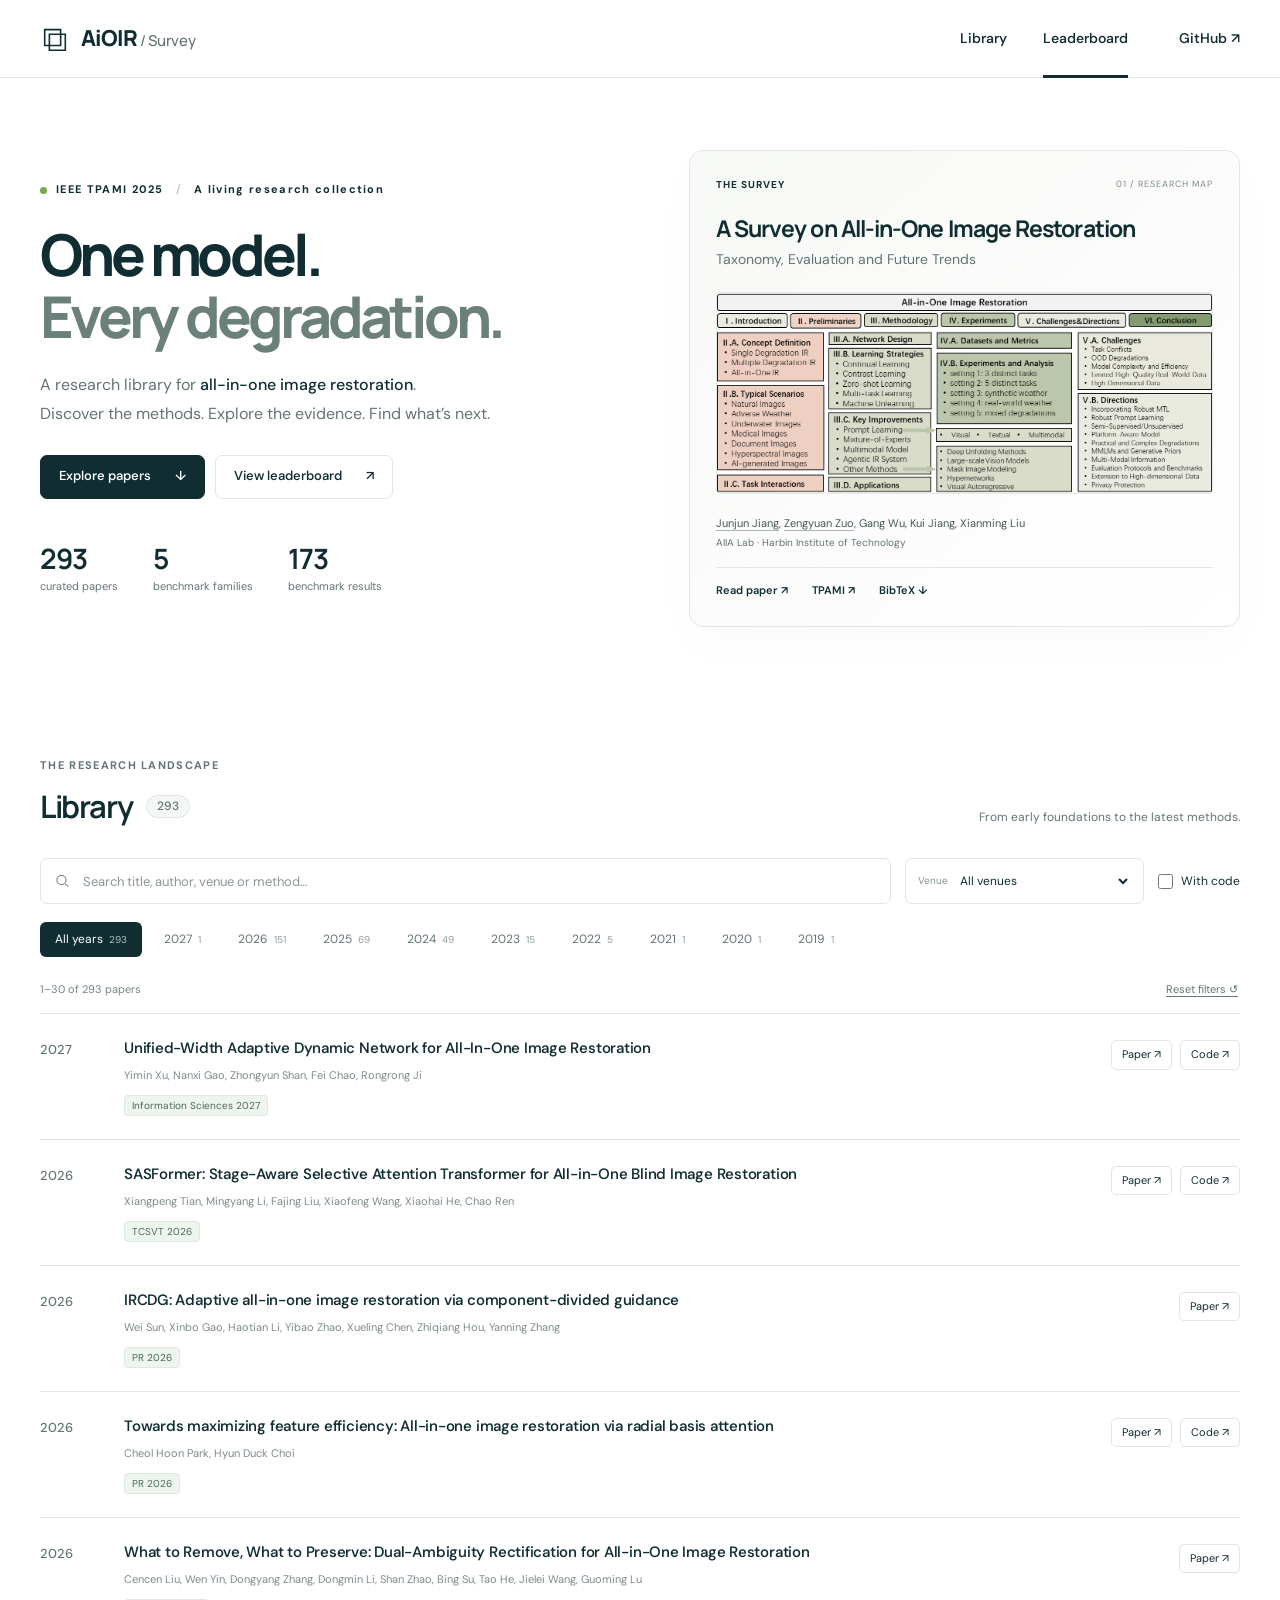
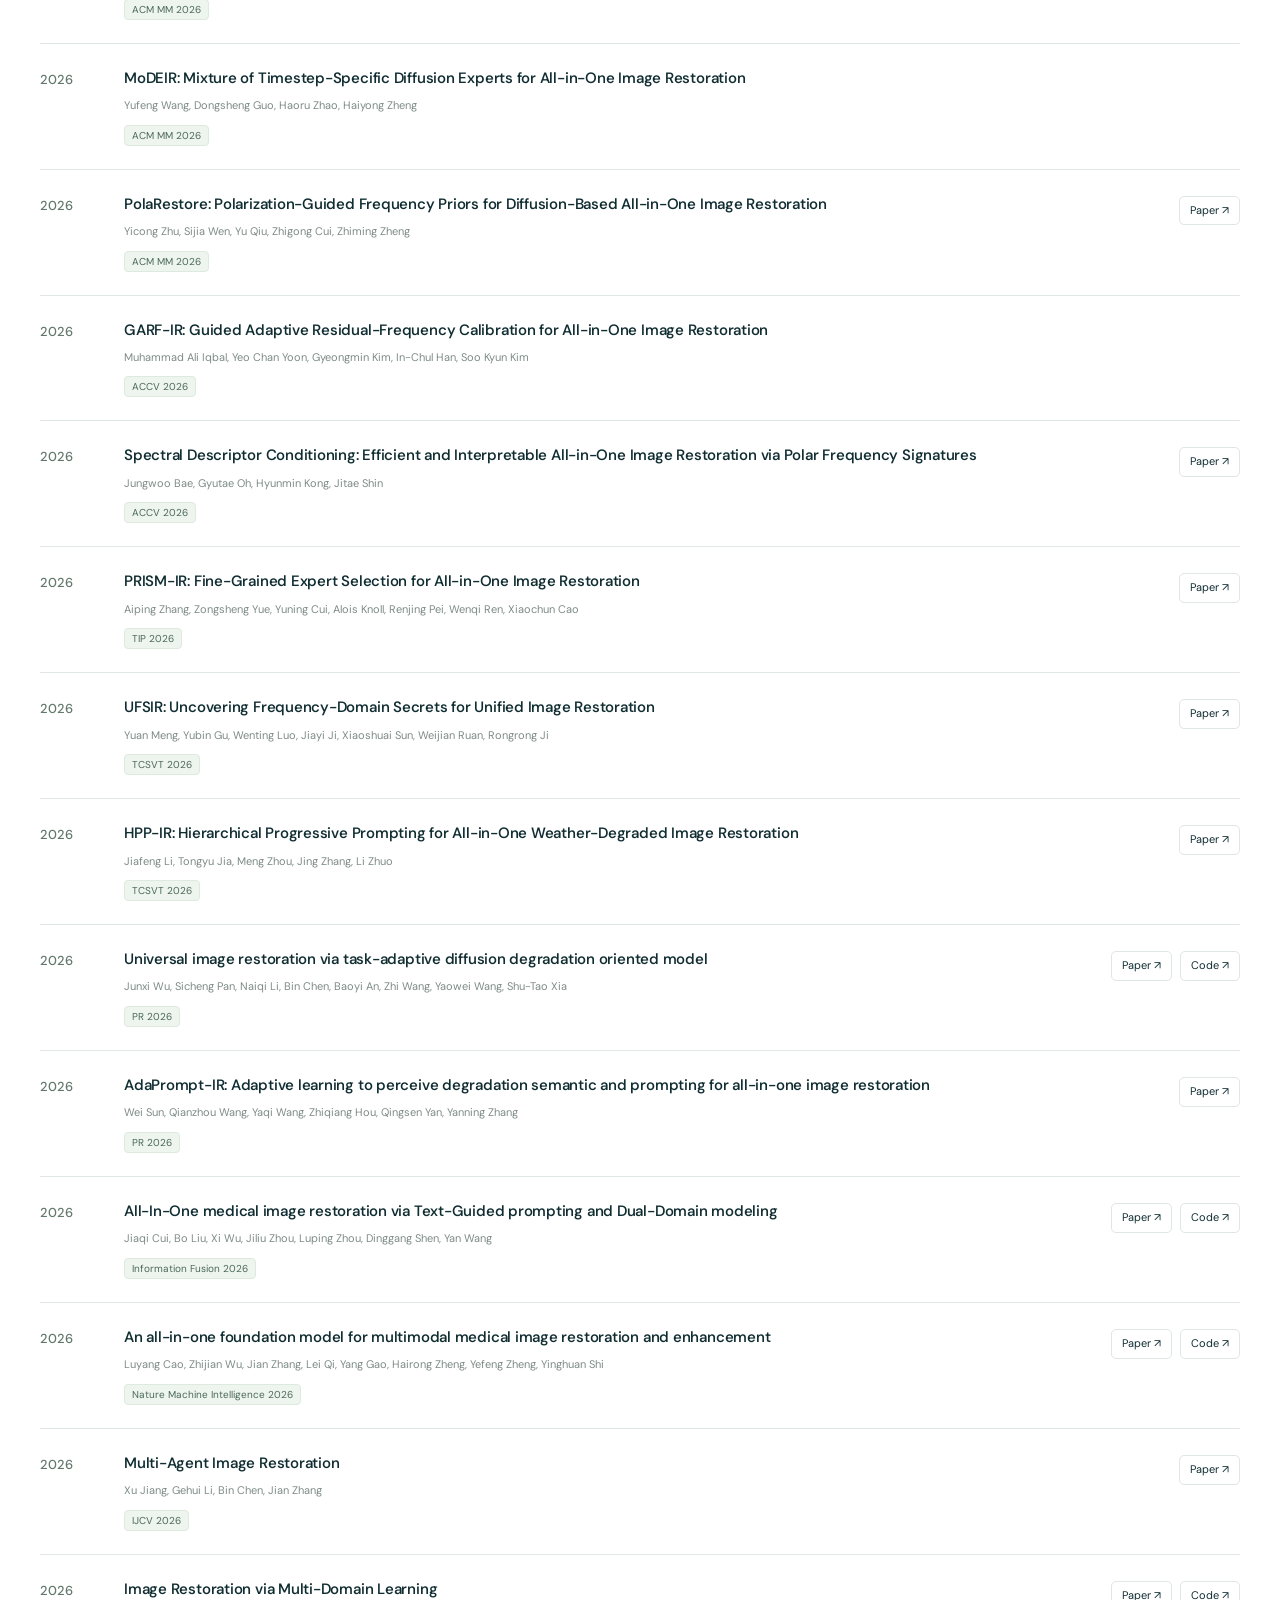
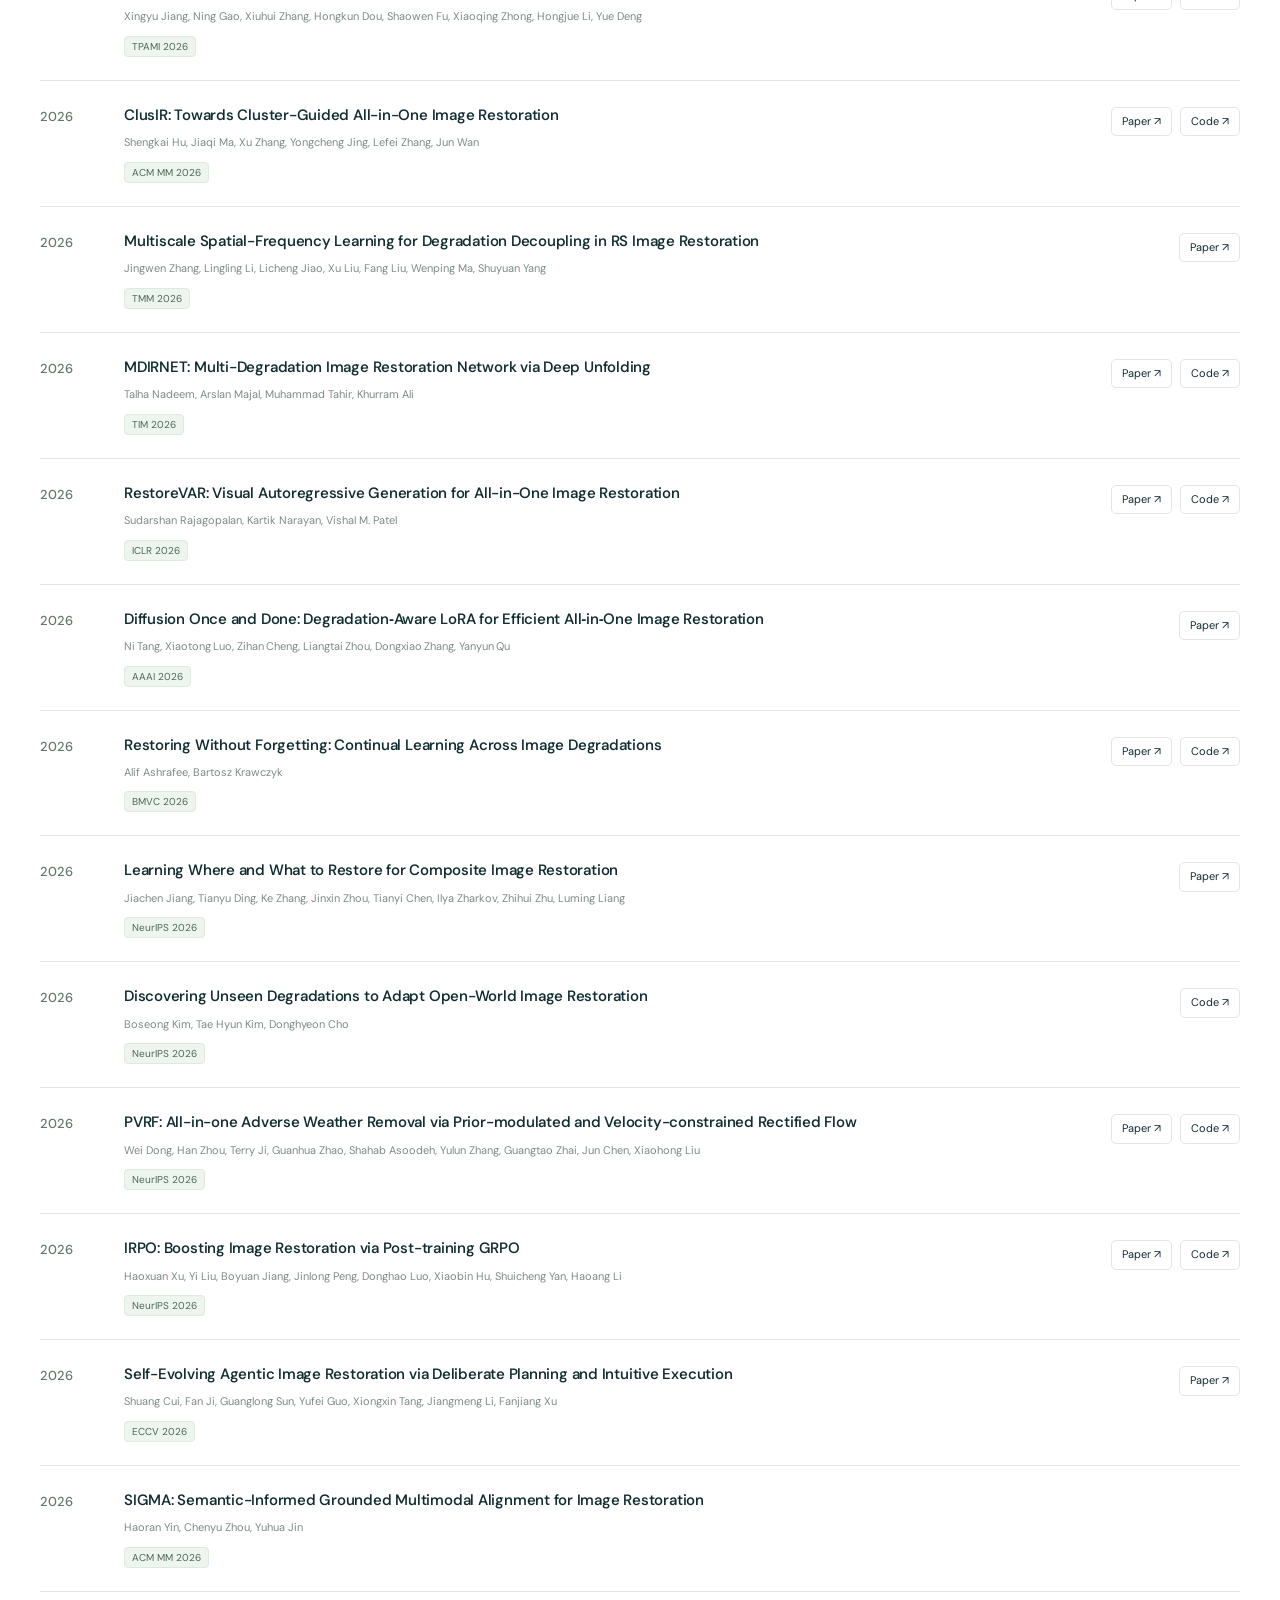
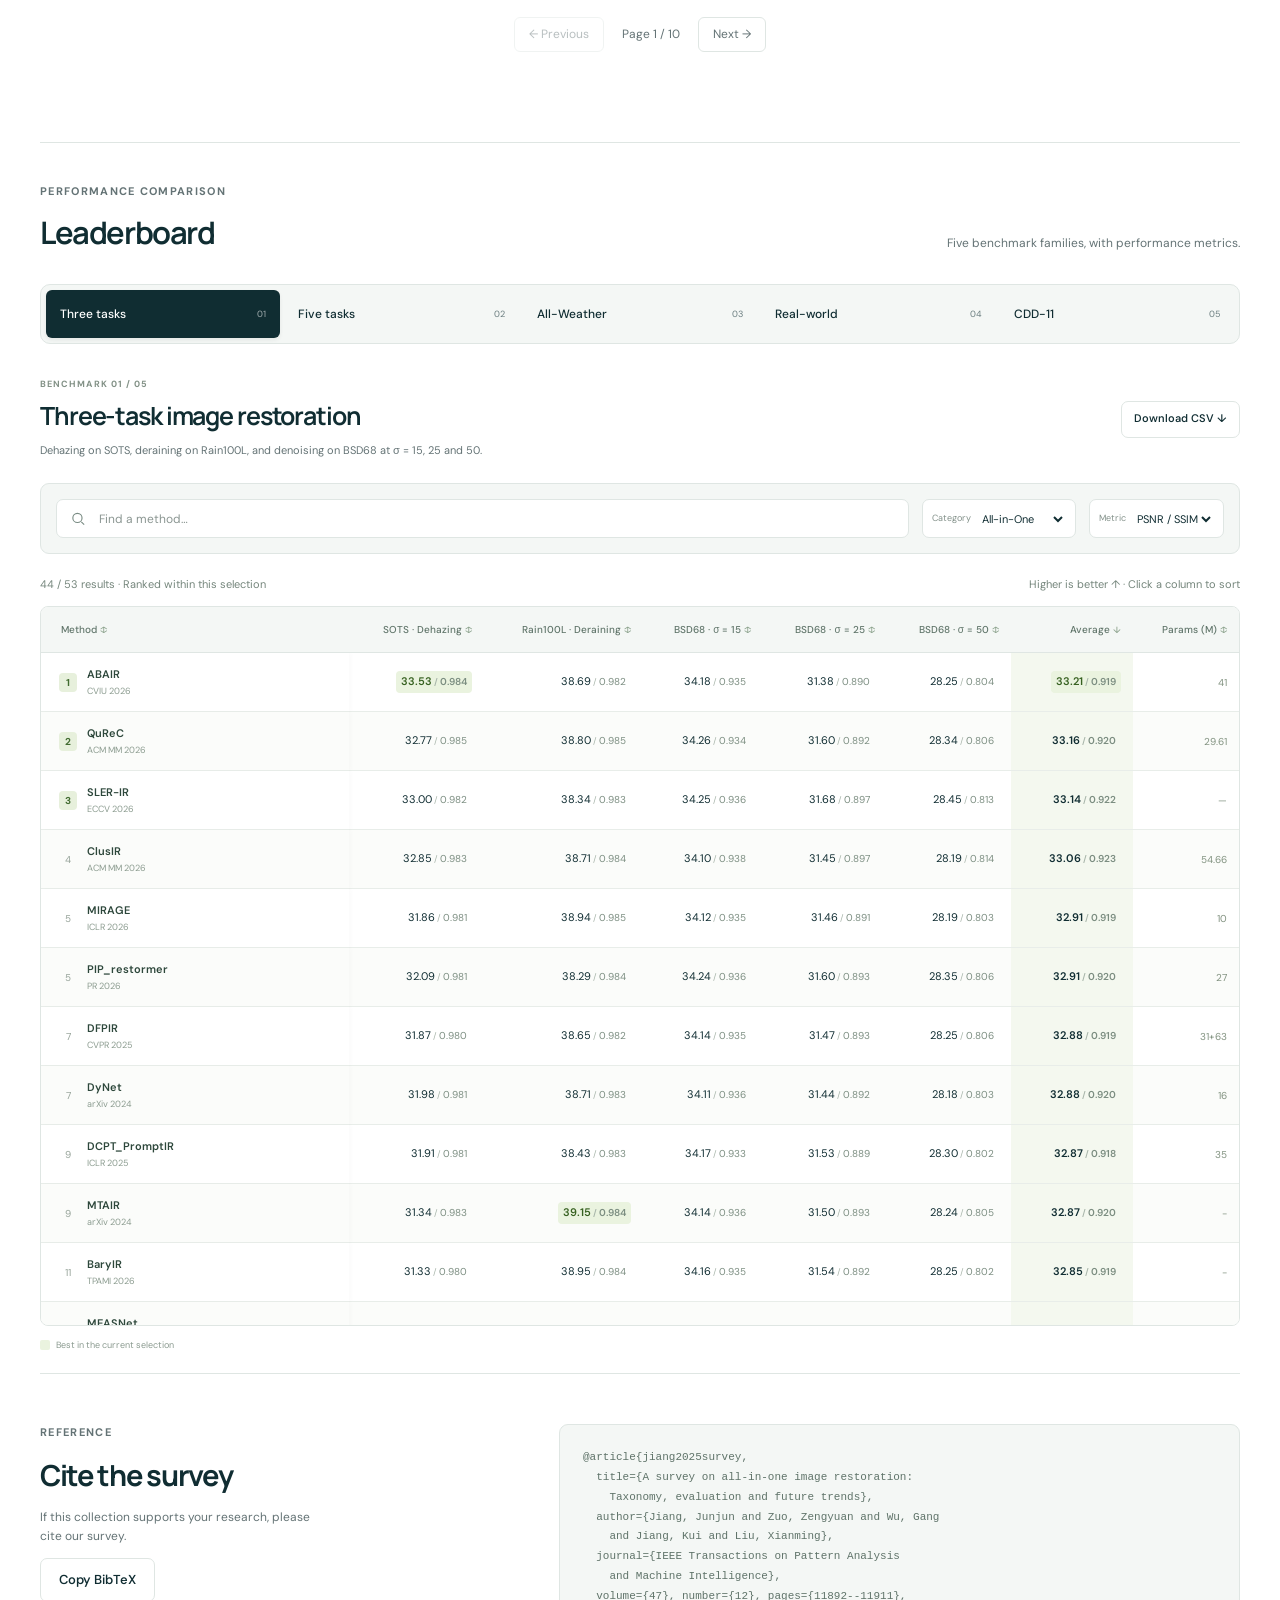
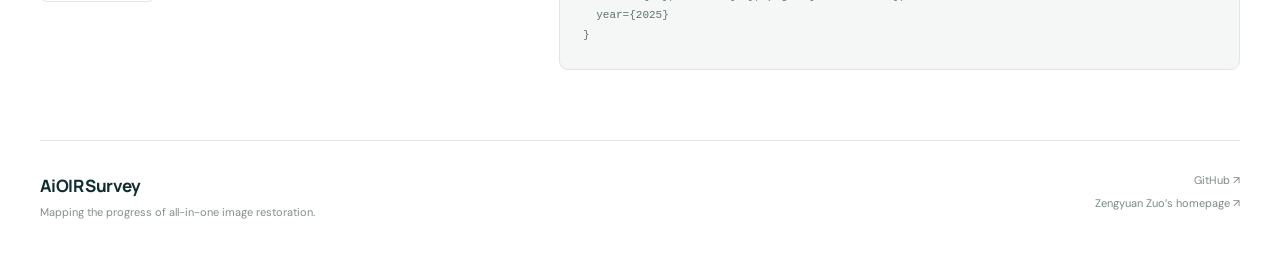
==== commit 12a84fc1: "update" ====
--- a/projects/aioir/index.html
+++ b/projects/aioir/index.html
@@ -9,7 +9,7 @@
   <meta property="og:image" content="https://harbinzzy.github.io/assets/home/survey.png">
   <link rel="canonical" href="https://harbinzzy.github.io/projects/aioir/">
   <link rel="icon" type="image/svg+xml" href="icon.svg"><link rel="stylesheet" href="style.css?v=20261106-clean">
-  <script src="catalog.js?v=20261116" defer></script><script src="app.js?v=20261106-clean" defer></script>
+  <script src="catalog.js?v=20261123" defer></script><script src="app.js?v=20261106-clean" defer></script>
 </head>
 <body>
   <a class="skip" href="#main">Skip to content</a>
@@ -23,11 +23,11 @@
         <h1>One model.<br><span>Every degradation.</span></h1>
         <p class="hero-description">A research library for <strong>all-in-one image restoration</strong>.<br>Discover the methods. Explore the evidence. Find what’s next.</p>
         <div class="hero-actions"><a class="button primary" href="#library">Explore papers <span>↓</span></a><a class="button secondary" href="#leaderboard">View leaderboard <span>↗</span></a></div>
-        <div class="hero-stats"><div><strong data-stat="papers">284</strong><span>curated papers</span></div><div><strong>5</strong><span>benchmark families</span></div><div><strong data-stat="results">173</strong><span>benchmark results</span></div></div>
+        <div class="hero-stats"><div><strong data-stat="papers">293</strong><span>curated papers</span></div><div><strong>5</strong><span>benchmark families</span></div><div><strong data-stat="results">173</strong><span>benchmark results</span></div></div>
       </div>
       <aside class="survey-panel"><div class="panel-label">THE SURVEY <span>01 / RESEARCH MAP</span></div><h2>A Survey on All-in-One Image Restoration</h2><p class="survey-subtitle">Taxonomy, Evaluation and Future Trends</p><a href="../../assets/home/survey.png" target="_blank" aria-label="Open the survey taxonomy figure"><img src="../../assets/home/survey.png" alt="Taxonomy of all-in-one image restoration methods from the survey" width="800" height="325"></a><p class="authors"><a href="https://homepage.hit.edu.cn/jiangjunjun">Junjun Jiang</a>, <a href="https://scholar.google.com/citations?user=jb-4yJgAAAAJ">Zengyuan Zuo</a>, Gang Wu, Kui Jiang, Xianming Liu</p><p class="affiliation">AIIA Lab · Harbin Institute of Technology</p><div class="resource-links"><a href="https://arxiv.org/abs/2410.15067">Read paper ↗</a><a href="https://ieeexplore.ieee.org/document/11123156">TPAMI ↗</a><a href="#citation">BibTeX ↓</a></div></aside>
     </section>
-    <section class="container library-section" id="library" aria-labelledby="library-heading"><div class="section-heading"><div><p class="eyebrow">THE RESEARCH LANDSCAPE</p><h2 id="library-heading">Library<span class="count-pill" id="paper-count">284</span></h2></div><p class="quiet">From early foundations to the latest methods.</p></div>
+    <section class="container library-section" id="library" aria-labelledby="library-heading"><div class="section-heading"><div><p class="eyebrow">THE RESEARCH LANDSCAPE</p><h2 id="library-heading">Library<span class="count-pill" id="paper-count">293</span></h2></div><p class="quiet">From early foundations to the latest methods.</p></div>
       <div class="library-toolbar"><label class="search-field"><svg viewBox="0 0 24 24" aria-hidden="true"><circle cx="10.5" cy="10.5" r="6.5"/><path d="m16 16 4 4"/></svg><input type="search" id="paper-search" aria-label="Search papers" placeholder="Search title, author, venue or method…"></label><label class="select-field"><span>Venue</span><select id="venue-filter" aria-label="Filter by venue"><option value="">All venues</option></select></label><label class="checkbox-label"><input id="code-filter" type="checkbox"> With code</label></div>
       <div class="year-tabs" id="year-tabs" aria-label="Filter by year"></div>
       <div class="results-meta"><span id="paper-status" aria-live="polite">Loading papers…</span><button class="text-button" id="reset-papers">Reset filters ↺</button></div><div id="papers" class="paper-list"></div><div id="paper-pagination" class="pagination"></div><noscript><p>Enable JavaScript to search the library, or <a href="https://github.com/Harbinzzy/All-in-One-Image-Restoration-Survey#all-in-one-image-restoration-paper-list">read the complete paper list on GitHub</a>.</p></noscript>
